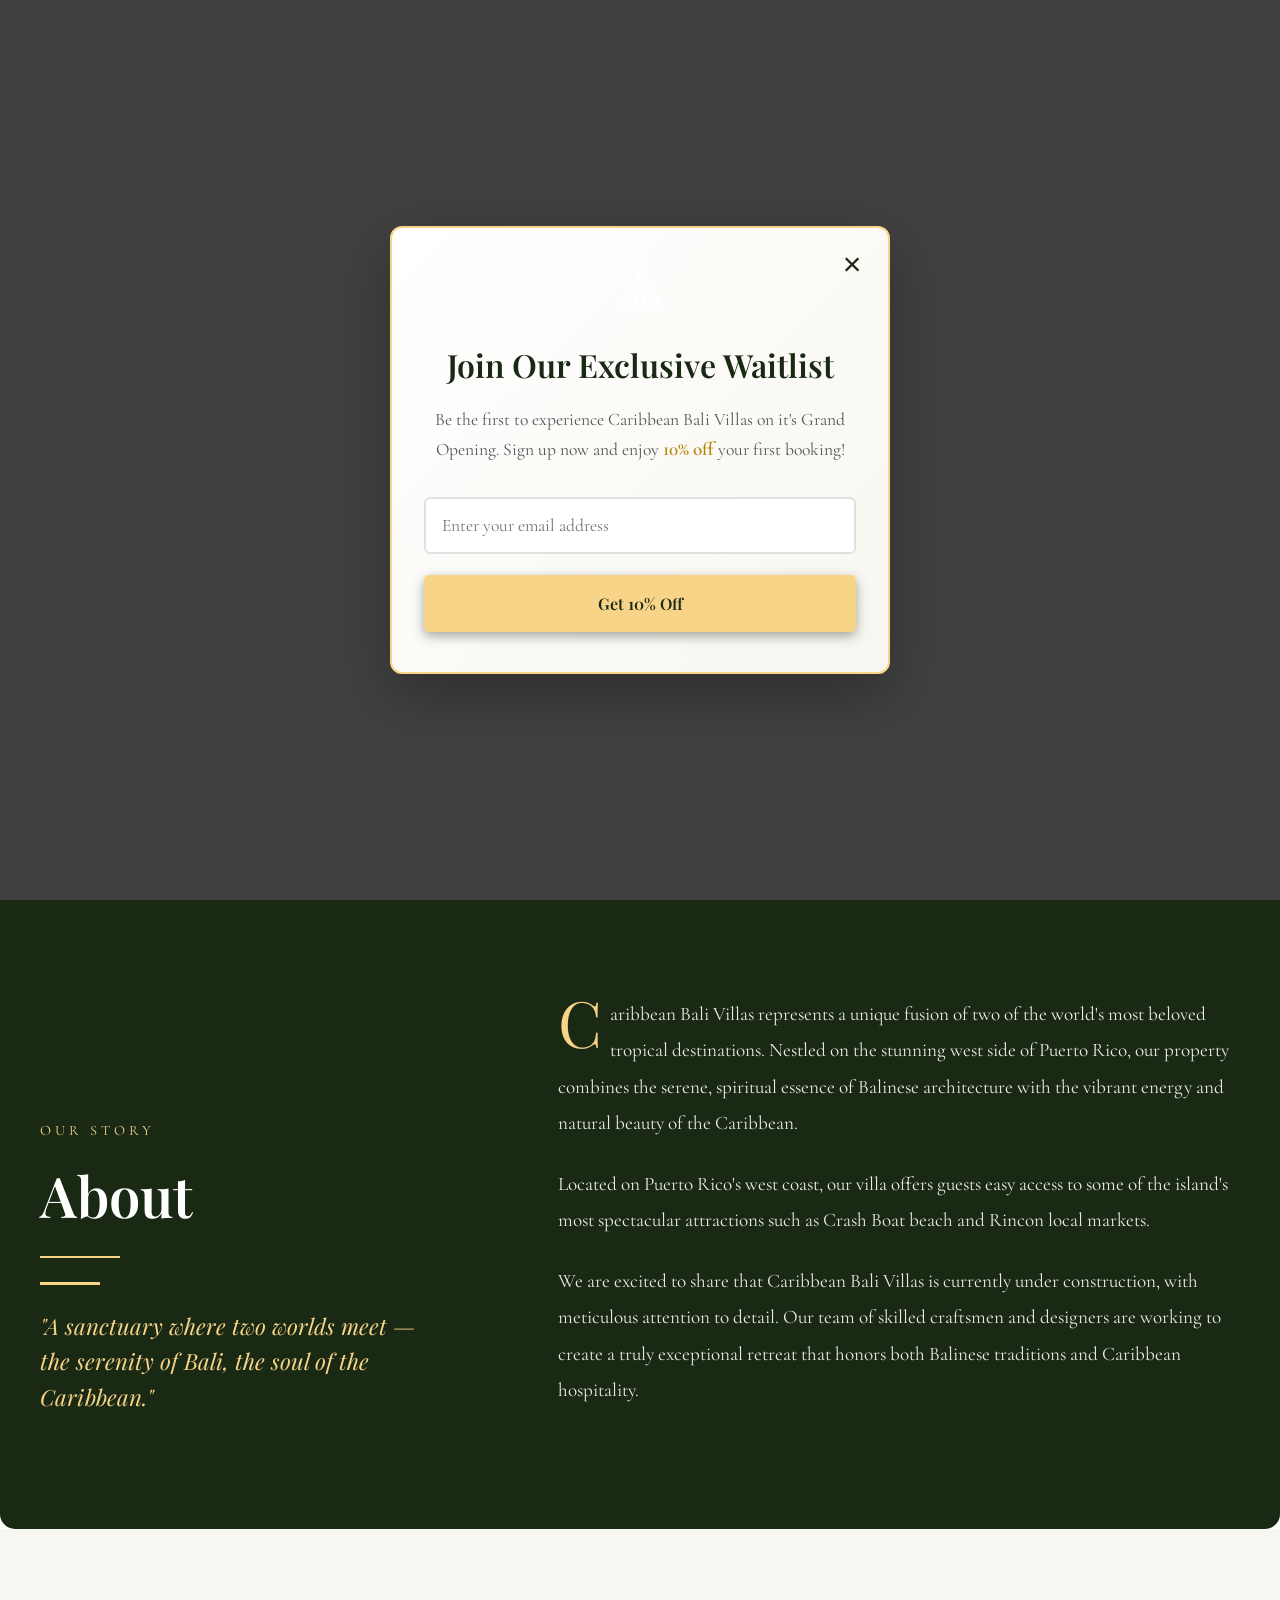
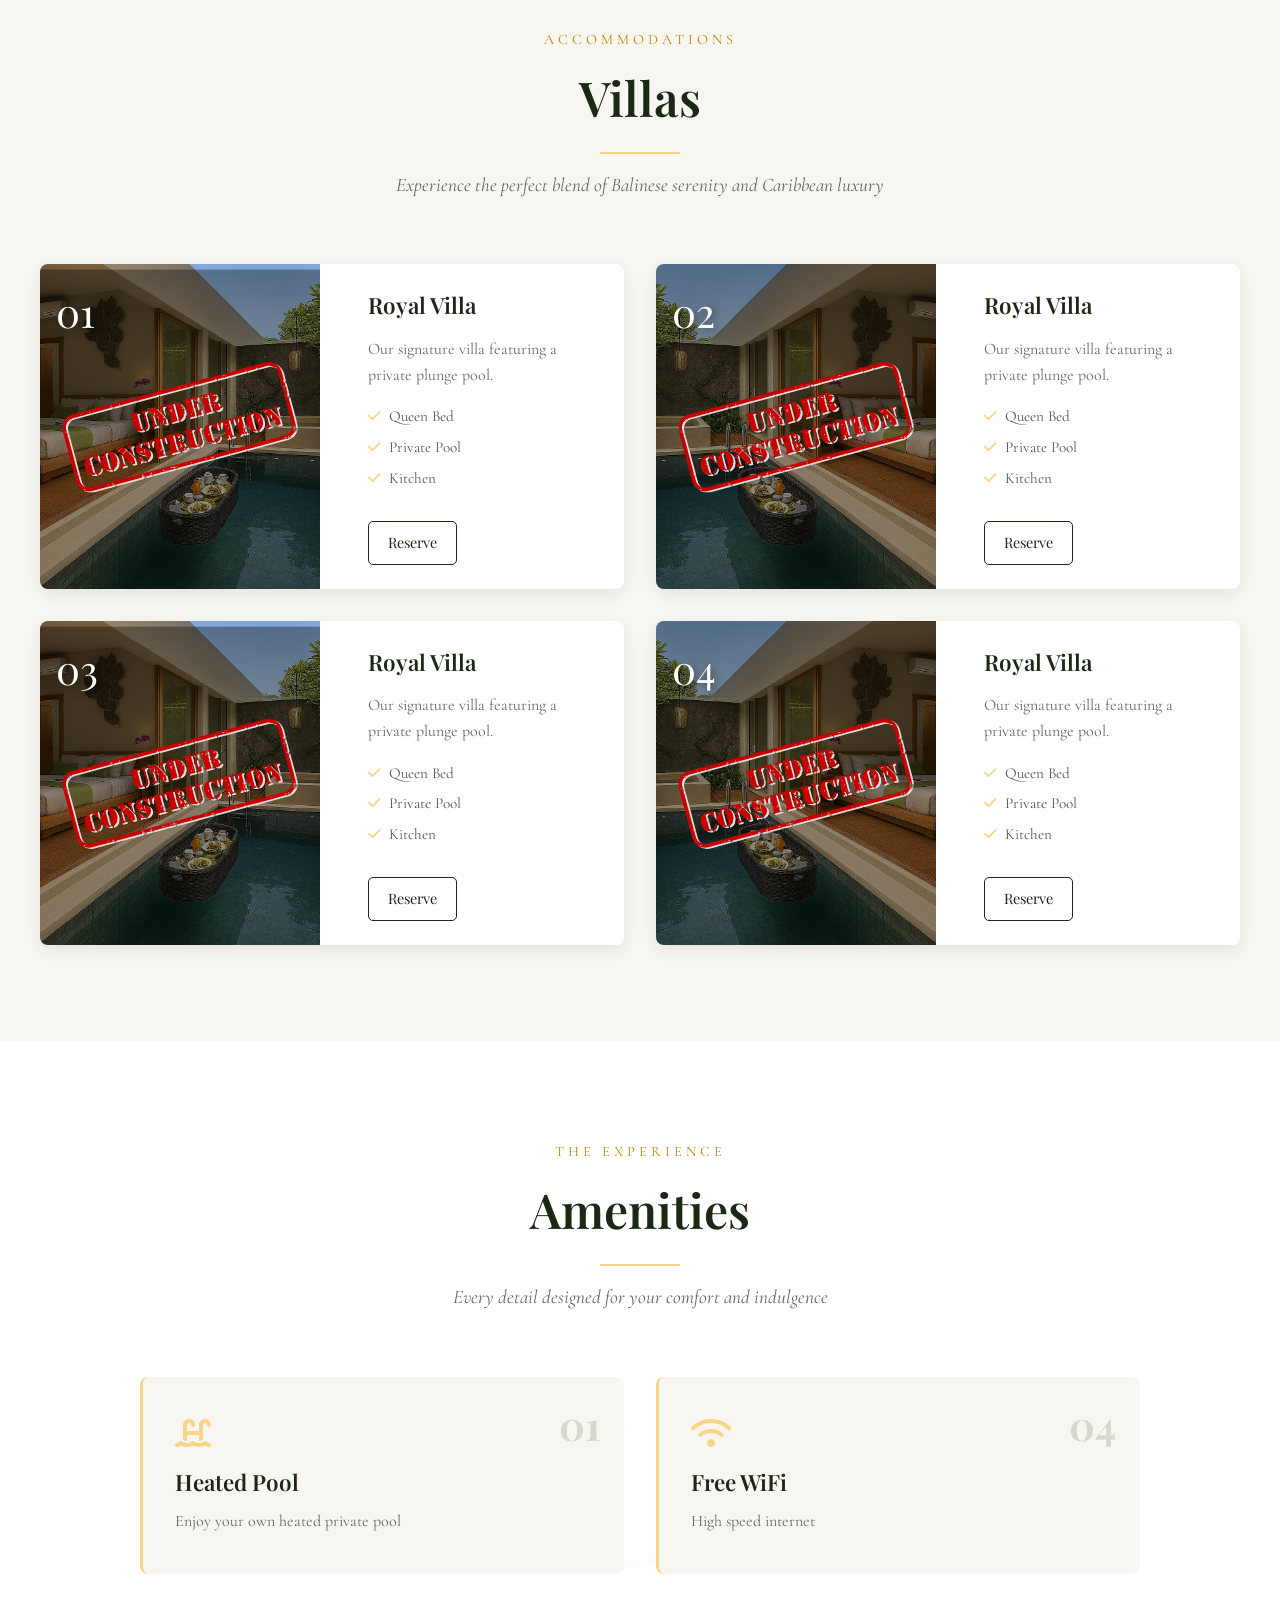
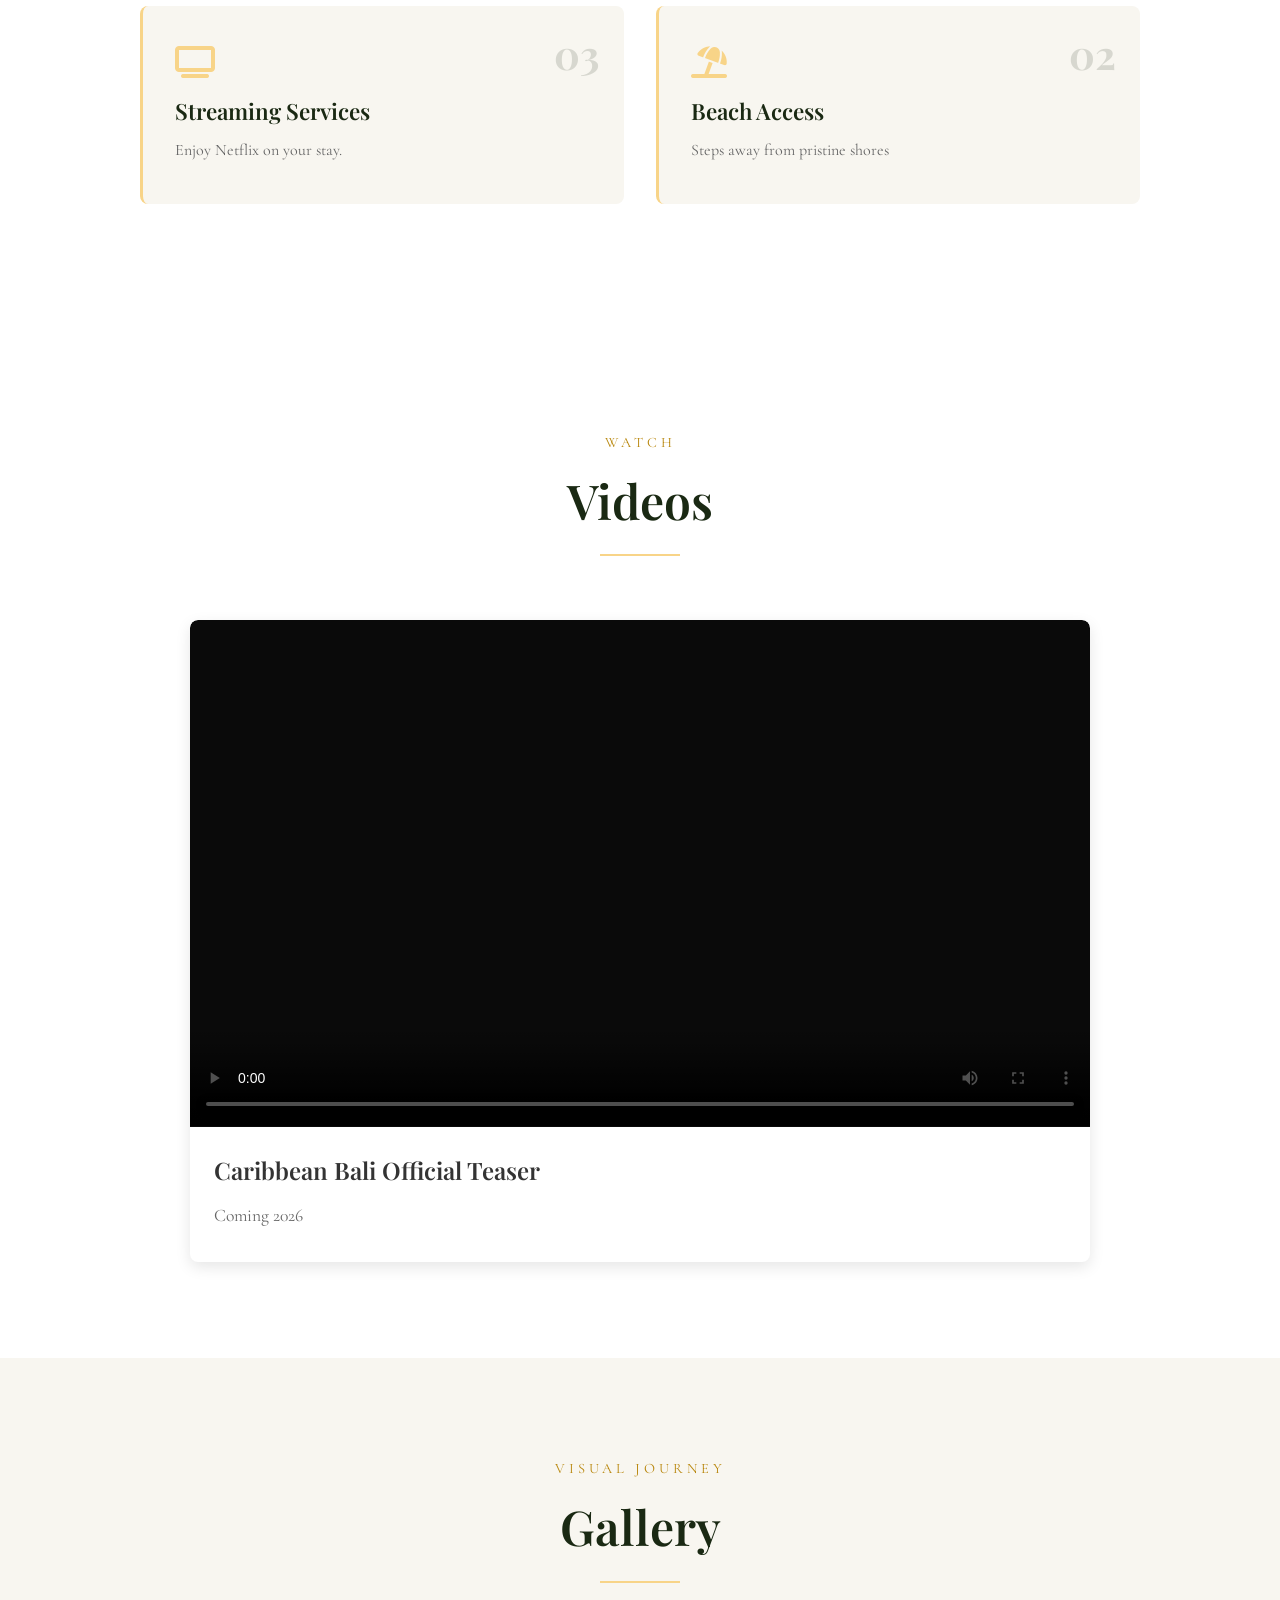
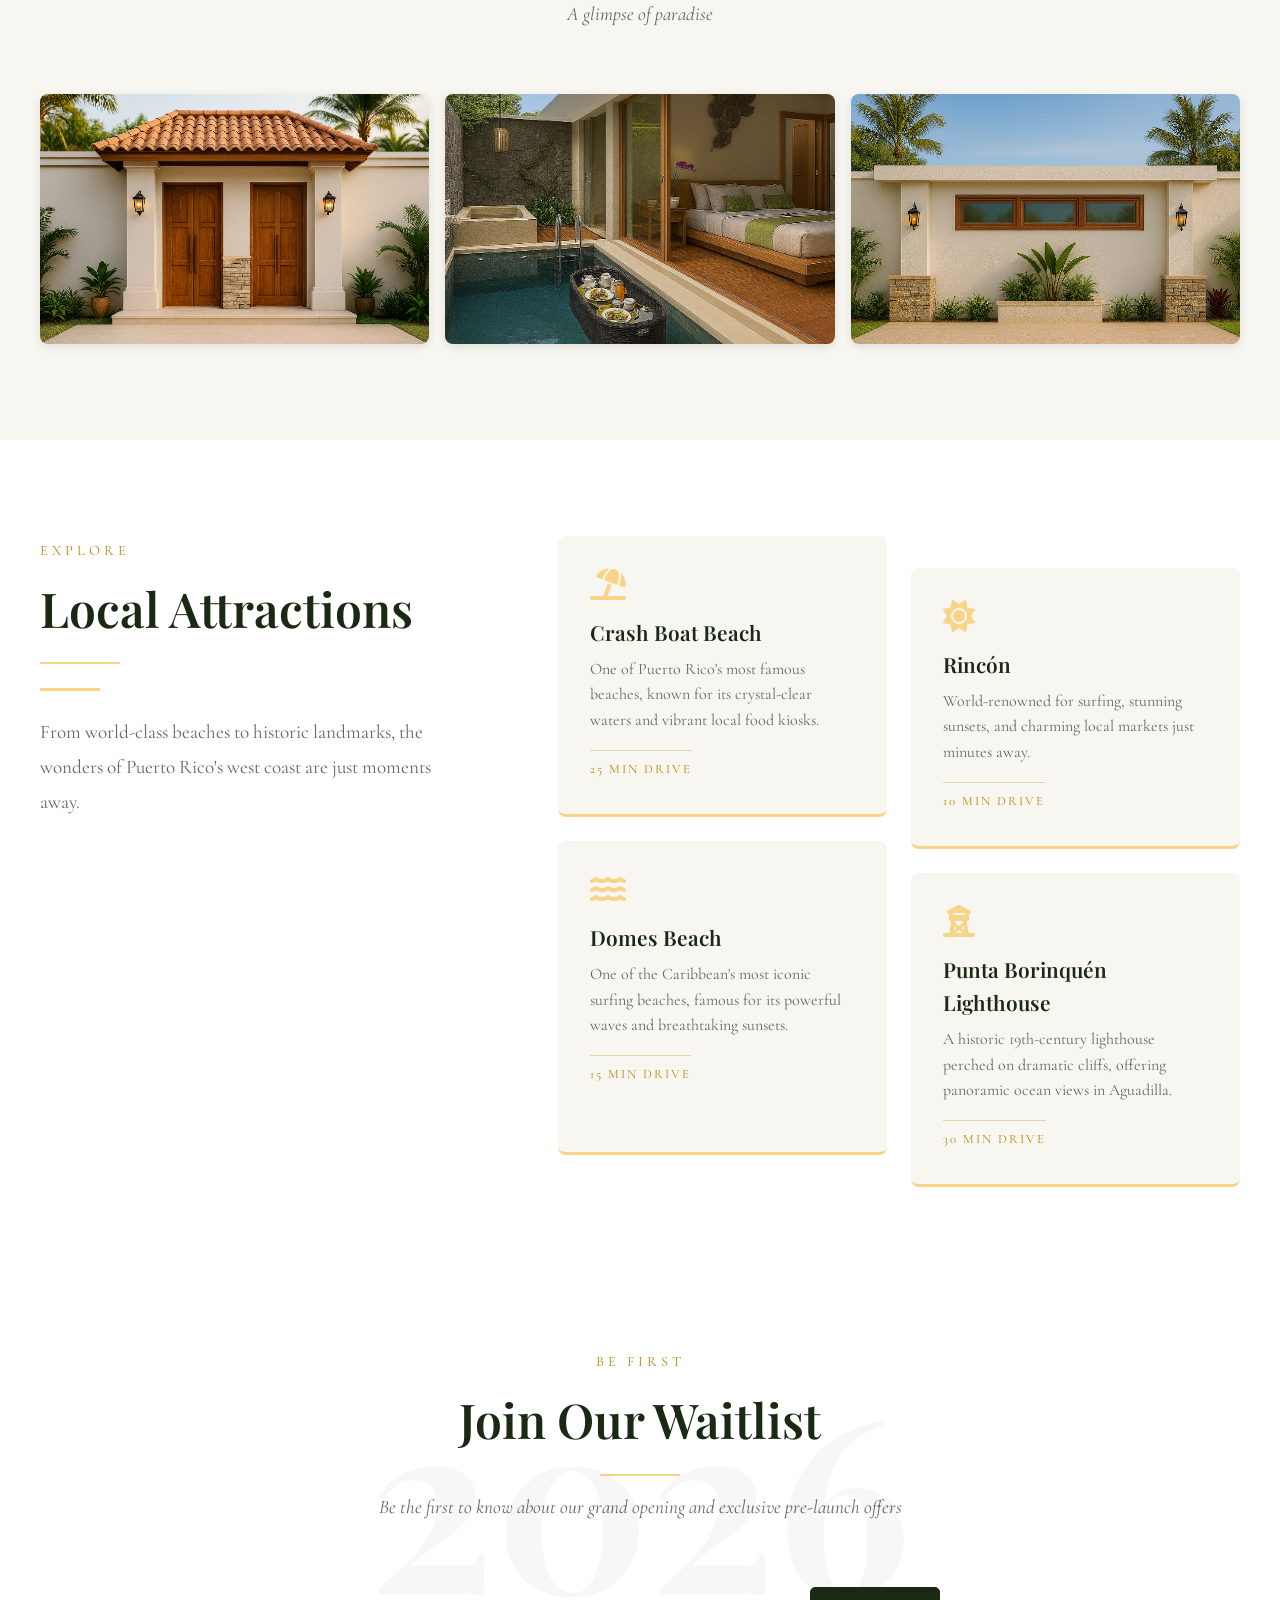
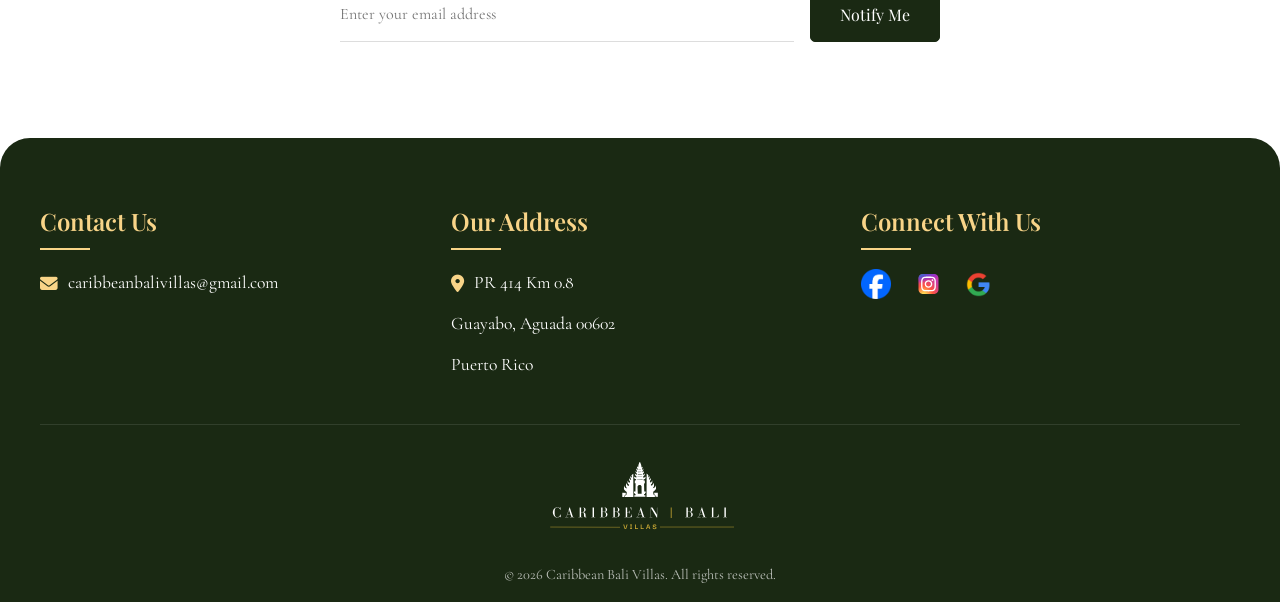
==== index.html @ 7da99866 "added pop up windows" ====
<!DOCTYPE html>
<html lang="en">
<head>
    <meta charset="UTF-8">
    <meta name="viewport" content="width=device-width, initial-scale=1.0">
    <title>Caribbean | Bali Villas</title>
    
    <!-- SEO Meta Tags -->
    <meta name="description" content="Caribbean Bali Villas offers a unique fusion of Balinese architecture and Caribbean hospitality on the west coast of Puerto Rico. Luxury villas with private pools, near Crash Boat beach and Rincón.">
    <meta name="keywords" content="luxury villas, Puerto Rico, Caribbean Bali, Aguada, Rincón, beach resort, private pool, Bali style villas">
    <meta name="author" content="Caribbean Bali Villas">
    <meta name="robots" content="index, follow">
    
    <!-- Open Graph / Social Media -->
    <meta property="og:type" content="website">
    <meta property="og:title" content="Caribbean Bali Villas | Luxury Villas in Puerto Rico">
    <meta property="og:description" content="A unique fusion of Balinese architecture and Caribbean hospitality on the west coast of Puerto Rico.">
    <meta property="og:image" content="./assets/images/bg01.jpg">
    <meta property="og:url" content="https://caribbeanbalivillas.com">
    <meta property="og:site_name" content="Caribbean Bali Villas">
    
    <!-- Twitter Card -->
    <meta name="twitter:card" content="summary_large_image">
    <meta name="twitter:title" content="Caribbean Bali Villas | Luxury Villas in Puerto Rico">
    <meta name="twitter:description" content="A unique fusion of Balinese architecture and Caribbean hospitality on the west coast of Puerto Rico.">
    <meta name="twitter:image" content="./assets/images/bg01.jpg">
    
    <!-- Favicon -->
    <link rel="icon" type="image/x-icon" href="./assets/images/flower.svg">
    
    <!-- Stylesheets -->
    <link rel="stylesheet" href="./assets/style.css">
    <link rel="stylesheet" href="https://cdnjs.cloudflare.com/ajax/libs/font-awesome/6.4.0/css/all.min.css">
    <link rel="preconnect" href="https://fonts.googleapis.com">
    <link rel="preconnect" href="https://fonts.gstatic.com" crossorigin>
    <link rel="stylesheet" href="https://fonts.googleapis.com/css2?family=Playfair+Display:wght@400;500;600;700&family=Cormorant+Garamond:wght@300;400;500&display=swap">
    
    <!-- JSON-LD Structured Data for Hotel -->
    <script type="application/ld+json">
    {
        "@context": "https://schema.org",
        "@type": "Hotel",
        "name": "Caribbean Bali Villas",
        "description": "A unique fusion of Balinese architecture and Caribbean hospitality on the west coast of Puerto Rico.",
        "email": "caribbeanbalivillas@gmail.com",
        "address": {
            "@type": "PostalAddress",
            "streetAddress": "PR 414 Km 0.8",
            "addressLocality": "Guayabo, Aguada",
            "postalCode": "00602",
            "addressCountry": "PR"
        },
        "sameAs": [
            "https://www.facebook.com/caribbeanbalivillas/",
            "https://www.instagram.com/caribbeanbalivillas/"
        ],
        "amenityFeature": [
            {"@type": "LocationFeatureSpecification", "name": "Private Pool"},
            {"@type": "LocationFeatureSpecification", "name": "Free WiFi"},
            {"@type": "LocationFeatureSpecification", "name": "Concierge Service"},
            {"@type": "LocationFeatureSpecification", "name": "Beach Access"}
        ]
    }
    </script>
</head>
<body>
    <!-- Loading Screen -->
    <div class="loading-screen" aria-hidden="true">
        <img src="./assets/images/logo.svg" alt="" class="loading-logo">
    </div>

    <!-- Waitlist Popup Modal -->
    <div id="waitlistPopup" class="popup-overlay" role="dialog" aria-modal="true" aria-labelledby="popupTitle">
        <div class="popup-content">
            <button class="popup-close" id="closePopup" aria-label="Close popup">&times;</button>
            <div class="popup-header">
                <img src="./assets/images/flower.svg" alt="" class="popup-flower">
                <h2 id="popupTitle">Join Our Exclusive Waitlist</h2>
                <p class="popup-description">Be the first to experience Caribbean Bali Villas on it's Grand Opening. Sign up now and enjoy <strong>10% off</strong> your first booking!</p>
            </div>
            <form id="popupWaitlistForm" class="popup-form">
                <input type="hidden" name="access_key" value="9a62f77c-f20d-4c1a-b168-7049f9fe7e9a">
                <input type="hidden" name="subject" value="New Waitlist Signup">
                <input type="hidden" name="from_name" value="Caribbean Bali Website">
                <input type="hidden" name="replyto" value="caribbeanbalivillas@gmail.com">
                <div class="popup-input-group">
                    <input type="email" id="popupEmail" name="email" required placeholder="Enter your email address" aria-label="Email address for waitlist">
                    <button type="submit" class="btn btn-popup">Get 10% Off</button>
                </div>
                <p id="popupSuccess" class="popup-success" hidden>🎉 You're on the list!</p>
                <p id="popupError" class="popup-error" hidden>Something went wrong. Please try again.</p>
            </form>
        </div>
    </div>

    <!-- Navigation Bar -->
    <nav class="navbar" aria-label="Main navigation">
        <div class="nav-container">
            <a href="#" class="logo-container" aria-label="Caribbean Bali Villas - Home">
                <img src="./assets/images/logo.svg" alt="Caribbean Bali Villas Logo" class="logo-img">
            </a>
            <div class="nav-menu">
                <button class="menu-toggle" id="menuToggle" aria-label="Toggle navigation menu" aria-expanded="false" aria-controls="navLinks">
                    <i class="fa-solid fa-bars"></i>
                </button>
                <ul class="nav-links" id="navLinks">
                    <li><a href="#about">About</a></li>
                    <li><a href="#rooms">Rooms</a></li>
                    <li><a href="#amenities">Amenities</a></li>
                    <li><a href="#gallery">Gallery</a></li>
                    <li><a href="#attractions">Attractions</a></li>
                    <li><a href="#contact">Contact</a></li>
                    <li><a href="#waitlist" class="nav-book-btn">Book Now</a></li>
                </ul>
            </div>
        </div>
    </nav>
    
    <!-- Hero Section with Video -->
    <div class="carousel-container" id="hero">
        <video autoplay muted loop playsinline preload="metadata" src="./assets/images/video.mp4" style="width: 100%; height: 100%; object-fit: cover;" aria-label="Caribbean Bali Villas promotional video"></video>
        <div class="slide-content">
            <img src="./assets/images/flower.svg" alt="" class="flower">
            <div class="main-content-group">
                <p class="welcome">WELCOME TO</p>
                <img src="./assets/images/name.svg" alt="Caribbean Bali | Villas" class="name">
                <img src="./assets/images/villa.svg" alt="" class="villa">
                <a href="#about" class="btn">Learn More</a>
            </div>
        </div>
    </div>
    
    <main id="main-content">
        <!-- About Section - Editorial Split Layout -->
        <section id="about" class="section about-section">
            <div class="about-layout">
                <div class="about-heading">
                    <span class="section-eyebrow">Our Story</span>
                    <h2 class="section-title">About</h2>
                    <div class="about-rule"></div>
                    <p class="about-pullquote">"A sanctuary where two worlds meet — the serenity of Bali, the soul of the Caribbean."</p>
                </div>
                <div class="about-body">
                    <p class="about-first">Caribbean Bali Villas represents a unique fusion of two of the world's most beloved tropical destinations. Nestled on the stunning west side of Puerto Rico, our property combines the serene, spiritual essence of Balinese architecture with the vibrant energy and natural beauty of the Caribbean.</p>
                    <p>Located on Puerto Rico's west coast, our villa offers guests easy access to some of the island's most spectacular attractions such as Crash Boat beach and Rincon local markets.</p>
                    <p>We are excited to share that Caribbean Bali Villas is currently under construction, with meticulous attention to detail. Our team of skilled craftsmen and designers are working to create a truly exceptional retreat that honors both Balinese traditions and Caribbean hospitality.</p>
                </div>
            </div>
        </section>
        
        <!-- Rooms Section - 4 Room Grid -->
        <section id="rooms" class="section rooms-section">
            <div class="section-header">
                <span class="section-eyebrow">Accommodations</span>
                <h2 class="section-title">Villas</h2>
                <p class="section-subtitle">Experience the perfect blend of Balinese serenity and Caribbean luxury</p>
            </div>
            <div class="rooms-grid">
                <article class="room-list-item">
                    <div class="room-list-image">
                        <img src="./assets/images/construction-flip.svg" alt="Pool Villa with private swimming pool" loading="lazy">
                        <span class="room-number">01</span>
                    </div>
                    <div class="room-list-info">
                        <h3>Royal Villa</h3>
                        <p class="room-desc">Our signature villa featuring a private plunge pool.</p>
                        <ul class="room-features">
                            <li><i class="fa-solid fa-check"></i> Queen Bed</li>
                            <li><i class="fa-solid fa-check"></i> Private Pool</li>
                            <li><i class="fa-solid fa-check"></i> Kitchen</li>
                        </ul>
                        <a href="#waitlist" class="btn btn-sm">Reserve</a>
                    </div>
                </article>
                <article class="room-list-item">
                    <div class="room-list-image">
                        <img src="./assets/images/construction.svg" alt="Pool Villa with private swimming pool" loading="lazy">
                        <span class="room-number">02</span>
                    </div>
                    <div class="room-list-info">
                        <h3>Royal Villa</h3>
                        <p class="room-desc">Our signature villa featuring a private plunge pool.</p>
                        <ul class="room-features">
                            <li><i class="fa-solid fa-check"></i> Queen Bed</li>
                            <li><i class="fa-solid fa-check"></i> Private Pool</li>
                            <li><i class="fa-solid fa-check"></i> Kitchen</li>
                        </ul>
                        <a href="#waitlist" class="btn btn-sm">Reserve</a>
                    </div>
                </article>
                <article class="room-list-item">
                    <div class="room-list-image">
                        <img src="./assets/images/construction-flip.svg" alt="Pool Villa with private swimming pool" loading="lazy">
                        <span class="room-number">03</span>
                    </div>
                    <div class="room-list-info">
                        <h3>Royal Villa</h3>
                        <p class="room-desc">Our signature villa featuring a private plunge pool.</p>
                        <ul class="room-features">
                            <li><i class="fa-solid fa-check"></i> Queen Bed</li>
                            <li><i class="fa-solid fa-check"></i> Private Pool</li>
                            <li><i class="fa-solid fa-check"></i> Kitchen</li>
                        </ul>
                        <a href="#waitlist" class="btn btn-sm">Reserve</a>
                    </div>
                </article>
                <article class="room-list-item">
                    <div class="room-list-image">
                        <img src="./assets/images/construction.svg" alt="Pool Villa with private swimming pool" loading="lazy">
                        <span class="room-number">04</span>
                    </div>
                    <div class="room-list-info">
                        <h3>Royal Villa</h3>
                        <p class="room-desc">Our signature villa featuring a private plunge pool.</p>
                        <ul class="room-features">
                            <li><i class="fa-solid fa-check"></i> Queen Bed</li>
                            <li><i class="fa-solid fa-check"></i> Private Pool</li>
                            <li><i class="fa-solid fa-check"></i> Kitchen</li>
                        </ul>
                        <a href="#waitlist" class="btn btn-sm">Reserve</a>
                    </div>
                </article>
            </div>
        </section>
        
        <!-- Amenities Section - Offset Grid with Big Numbers -->
        <section id="amenities" class="section amenities-section">
            <div class="amenities-watermark" aria-hidden="true">INDULGE</div>
            <div class="section-header">
                <span class="section-eyebrow">The Experience</span>
                <h2 class="section-title">Amenities</h2>
                <p class="section-subtitle">Every detail designed for your comfort and indulgence</p>
            </div>
            <div class="amenities-editorial">
                <div class="amenity-row">
                    <div class="amenity-item">
                        <span class="amenity-num">01</span>
                        <i class="fa-solid fa-water-ladder"></i>
                        <h3>Heated Pool</h3>
                        <p>Enjoy your own heated private pool</p>
                    </div>
                    <div class="amenity-item">
                        <span class="amenity-num">04</span>
                        <i class="fa-solid fa-wifi"></i>
                        <h3>Free WiFi</h3>
                        <p>High speed internet</p>
                    </div>
                </div>
                <div class="amenity-row">
                    <div class="amenity-item">
                        <span class="amenity-num">03</span>
                        <i class="fa-solid fa-television"></i>
                        <h3>Streaming Services</h3>
                        <p>Enjoy Netflix on your stay.</p>
                    </div>
                    <div class="amenity-item">
                        <span class="amenity-num">02</span>
                        <i class="fa-solid fa-umbrella-beach"></i>
                        <h3>Beach Access</h3>
                        <p>Steps away from pristine shores</p>
                    </div>
                </div>
            </div>
        </section>
        
        <!-- Video Section -->
        <section id="videos" class="section video-section">
            <div class="section-header">
                <span class="section-eyebrow">Watch</span>
                <h2 class="section-title">Videos</h2>
            </div>
            <div class="video-container">
                <div class="video-item">
                    <div class="video-player">
                        <video controls preload="metadata" poster="assets/images/poster.png">
                            <source src="./assets/images/teaser.mp4" type="video/mp4">
                            Your browser does not support the video tag.
                        </video>
                    </div>
                    <div class="video-info">
                        <h3>Caribbean Bali Official Teaser</h3>
                        <p>Coming 2026</p>
                    </div>
                </div>
            </div>
        </section>
        
        <!-- Gallery Section - Masonry Editorial Grid -->
        <section id="gallery" class="section gallery-section">
            <div class="section-header">
                <span class="section-eyebrow">Visual Journey</span>
                <h2 class="section-title">Gallery</h2>
                <p class="section-subtitle">A glimpse of paradise</p>
            </div>
            <div class="gallery-masonry">
                <!-- <div class="gallery-item featured">
                    <img src="./assets/images/bg01.jpg" alt="Front entrance of Caribbean Bali Villas" loading="lazy">
                    <div class="gallery-caption"><span>Front Entrance</span></div>
                </div>
                <div class="gallery-item">
                    <img src="./assets/images/bg02.jpg" alt="Swimming pool surrounded by tropical gardens" loading="lazy">
                    <div class="gallery-caption"><span>Swimming Pool</span></div>
                </div>
                <div class="gallery-item tall">
                    <img src="./assets/images/bg03.jpg" alt="Villa exterior with Balinese architecture" loading="lazy">
                    <div class="gallery-caption"><span>Villa Exterior</span></div>
                </div> -->
                <div class="gallery-item">
                    <img src="./assets/images/bg01.jpg" alt="Luxury villa entrance" loading="lazy">
                    <div class="gallery-caption"><span>Villa Entrance</span></div>
                </div>
                <div class="gallery-item">
                    <img src="./assets/images/bg02.jpg" alt="Pool area at sunset" loading="lazy">
                    <div class="gallery-caption"><span>Private Pool</span></div>
                </div>
                <div class="gallery-item">
                    <img src="./assets/images/bg03.jpg" alt="Tropical garden pathway" loading="lazy">
                    <div class="gallery-caption"><span>Garden Pathway</span></div>
                </div>
            </div>
        </section>
        
        <!-- Local Attractions Section - Split with Offset Cards -->
        <section id="attractions" class="section attractions-section">
            <div class="attractions-layout">
                <div class="attractions-heading">
                    <span class="section-eyebrow">Explore</span>
                    <h2 class="section-title">Local Attractions</h2>
                    <div class="attractions-rule"></div>
                    <p>From world-class beaches to historic landmarks, the wonders of Puerto Rico's west coast are just moments away.</p>
                </div>
                <div class="attractions-grid">
                    <div class="attraction-card">
                        <i class="fa-solid fa-umbrella-beach"></i>
                        <h3>Crash Boat Beach</h3>
                        <p>One of Puerto Rico's most famous beaches, known for its crystal-clear waters and vibrant local food kiosks.</p>
                        <span class="attraction-distance">25 min drive</span>
                    </div>
                    <div class="attraction-card">
                        <i class="fa-solid fa-sun"></i>
                        <h3>Rincón</h3>
                        <p>World-renowned for surfing, stunning sunsets, and charming local markets just minutes away.</p>
                        <span class="attraction-distance">10 min drive</span>
                    </div>
                    <div class="attraction-card">
                        <i class="fa-solid fa-water"></i>
                        <h3>Domes Beach</h3>
                        <p>One of the Caribbean's most iconic surfing beaches, famous for its powerful waves and breathtaking sunsets.</p>
                        <span class="attraction-distance">15 min drive</span>
                    </div>
                    <div class="attraction-card">
                        <i class="fa-solid fa-tower-observation"></i>
                        <h3>Punta Borinquén Lighthouse</h3>
                        <p>A historic 19th-century lighthouse perched on dramatic cliffs, offering panoramic ocean views in Aguadilla.</p>
                        <span class="attraction-distance">30 min drive</span>
                    </div>
                </div>
            </div>
        </section>
        
        <!-- Testimonials Section - Large Quote Carousel -->
        <!-- <section id="testimonials" class="section testimonials-section">
            <div class="section-header">
                <span class="section-eyebrow">Guest Stories</span>
                <h2 class="section-title">Guest Experiences</h2>
            </div>
            <div class="testimonial-carousel">
                <div class="testimonial-slide active">
                    <div class="testimonial-quote-mark" aria-hidden="true">&ldquo;</div>
                    <p class="testimonial-text">An absolutely breathtaking retreat. The fusion of Balinese design with Caribbean warmth creates an unforgettable experience. We can't wait to return!</p>
                    <div class="testimonial-stars">
                        <i class="fa-solid fa-star"></i>
                        <i class="fa-solid fa-star"></i>
                        <i class="fa-solid fa-star"></i>
                        <i class="fa-solid fa-star"></i>
                        <i class="fa-solid fa-star"></i>
                    </div>
                    <p class="testimonial-author">Maria & Carlos, San Juan</p>
                </div>
                <div class="testimonial-slide">
                    <div class="testimonial-quote-mark" aria-hidden="true">&ldquo;</div>
                    <p class="testimonial-text">The most serene and luxurious stay we've ever experienced. The attention to detail is impeccable, and the location is perfect for exploring the west coast.</p>
                    <div class="testimonial-stars">
                        <i class="fa-solid fa-star"></i>
                        <i class="fa-solid fa-star"></i>
                        <i class="fa-solid fa-star"></i>
                        <i class="fa-solid fa-star"></i>
                        <i class="fa-solid fa-star"></i>
                    </div>
                    <p class="testimonial-author">The Johnson Family, New York</p>
                </div>
                <div class="testimonial-slide">
                    <div class="testimonial-quote-mark" aria-hidden="true">&ldquo;</div>
                    <p class="testimonial-text">A hidden gem on Puerto Rico's west coast. The private pool villa exceeded all expectations. Truly a paradise found.</p>
                    <div class="testimonial-stars">
                        <i class="fa-solid fa-star"></i>
                        <i class="fa-solid fa-star"></i>
                        <i class="fa-solid fa-star"></i>
                        <i class="fa-solid fa-star"></i>
                        <i class="fa-solid fa-star"></i>
                    </div>
                    <p class="testimonial-author">Sarah Mitchell, Chicago</p>
                </div>
                <div class="testimonial-nav">
                    <button class="testimonial-arrow" id="prevTestimonial" aria-label="Previous testimonial"><i class="fa-solid fa-arrow-left"></i></button>
                    <div class="testimonial-dots">
                        <span class="testimonial-dot active" data-index="0"></span>
                        <span class="testimonial-dot" data-index="1"></span>
                        <span class="testimonial-dot" data-index="2"></span>
                    </div>
                    <button class="testimonial-arrow" id="nextTestimonial" aria-label="Next testimonial"><i class="fa-solid fa-arrow-right"></i></button>
                </div>
            </div>
        </section> -->
        
        <!-- Booking / Contact Section - Split Layout -->
        <!-- <section id="booking" class="section booking-section">
            <div class="booking-layout">
                <div class="booking-heading">
                    <span class="section-eyebrow">Reservations</span>
                    <h2 class="section-title">Reserve Your Stay</h2>
                    <div class="booking-rule"></div>
                    <p>We're currently accepting reservations for our 2026 opening. Share your details and our concierge team will craft your perfect escape.</p>
                    <div class="booking-contact">
                        <p><i class="fa-solid fa-envelope"></i> caribbeanbalivillas@gmail.com</p>
                        <p><i class="fa-solid fa-location-dot"></i> PR 414 Km 0.8, Guayabo, Aguada 00602</p>
                    </div>
                </div>
                <div class="booking-form-wrap">
                    <form id="bookingForm" class="booking-form">
                        <div class="form-group">
                            <label for="name">Full Name</label>
                            <input type="text" id="name" name="name" required placeholder="Your name">
                        </div>
                        <div class="form-group">
                            <label for="email">Email Address</label>
                            <input type="email" id="email" name="email" required placeholder="your@email.com">
                        </div>
                        <div class="form-group">
                            <label for="checkin">Check-in Date</label>
                            <input type="date" id="checkin" name="checkin" required>
                        </div>
                        <div class="form-group">
                            <label for="checkout">Check-out Date</label>
                            <input type="date" id="checkout" name="checkout" required>
                        </div>
                        <div class="form-group">
                            <label for="guests">Guests</label>
                            <select id="guests" name="guests" required>
                                <option value="">Select guests</option>
                                <option value="1">1 Guest</option>
                                <option value="2">2 Guests</option>
                                <option value="3">3 Guests</option>
                                <option value="4">4 Guests</option>
                                <option value="5+">5+ Guests</option>
                            </select>
                        </div>
                        <div class="form-group">
                            <label for="roomType">Room Type</label>
                            <select id="roomType" name="roomType" required>
                                <option value="">Select room</option>
                                <option value="garden">Garden Villa</option>
                                <option value="pool">Pool Villa</option>
                                <option value="ocean">Ocean Suite</option>
                                <option value="royal">Royal Villa</option>
                            </select>
                        </div>
                        <div class="form-group full-width">
                            <label for="message">Special Requests</label>
                            <textarea id="message" name="message" rows="4" placeholder="Tell us about your special requests..."></textarea>
                        </div>
                        <button type="submit" class="btn btn-submit">Request Reservation</button>
                    </form>
                    <div id="formSuccess" class="form-success" hidden>
                        <i class="fa-solid fa-circle-check"></i>
                        <h3>Thank You!</h3>
                        <p>Your reservation request has been received. Our concierge team will contact you within 24 hours to confirm your stay.</p>
                    </div>
                </div>
            </div>
        </section> -->
        
        <!-- Waitlist Section -->
        <section id="waitlist" class="section waitlist-section">
            <div class="waitlist-watermark" aria-hidden="true">2026</div>
            <div class="section-header">
                <span class="section-eyebrow">Be First</span>
                <h2 class="section-title">Join Our Waitlist</h2>
                <p class="section-subtitle">Be the first to know about our grand opening and exclusive pre-launch offers</p>
            </div>
            <form id="waitlistForm" class="waitlist-form">
                <input type="hidden" name="access_key" value="9a62f77c-f20d-4c1a-b168-7049f9fe7e9a">
                <input type="hidden" name="subject" value="New Waitlist Signup">
                <input type="hidden" name="from_name" value="Caribbean Bali Website">
                <input type="hidden" name="replyto" value="caribbeanbalivillas@gmail.com">
                <div class="waitlist-input-group">
                    <input type="email" id="waitlistEmail" name="email" required placeholder="Enter your email address" aria-label="Email address for waitlist">
                    <button type="submit" class="btn btn-waitlist">Notify Me</button>
                </div>
                <p id="waitlistSuccess" class="waitlist-success" hidden>You're on the list! We'll be in touch soon.</p>
                <p id="waitlistError" class="waitlist-error" hidden>Something went wrong. Please try again or email us directly at caribbeanbalivillas@gmail.com.</p>
            </form>
        </section>
        
        <!-- Image Modal/Lightbox -->
        <div id="imageModal" class="modal" role="dialog" aria-modal="true" aria-label="Image viewer">
            <button class="close" id="closeModal" aria-label="Close image viewer">&times;</button>
            <button class="modal-nav modal-prev" id="prevImage" aria-label="Previous image">
                <i class="fa-solid fa-chevron-left"></i>
            </button>
            <img class="modal-content" id="modalImage" alt="Enlarged gallery image">
            <button class="modal-nav modal-next" id="nextImage" aria-label="Next image">
                <i class="fa-solid fa-chevron-right"></i>
            </button>
        </div>
    </main>
    
    <!-- Footer Section -->
    <footer id="contact" class="footer">
        <div class="footer-container">
            <div class="footer-section contact">
                <h3>Contact Us</h3>
                <a href="mailto:caribbeanbalivillas@gmail.com" class="address-link" aria-label="Email Caribbean Bali Villas">
                    <p><i class="fa-solid fa-envelope"></i> caribbeanbalivillas@gmail.com</p>
                </a>
            </div>
            
            <div class="footer-section address">
                <h3>Our Address</h3>
                <a href="https://share.google/sNrY3YH6ae0a9Ox7C" target="_blank" rel="noopener" class="address-link" aria-label="Open our address in Google Maps">
                    <p><i class="fa-solid fa-location-dot"></i> PR 414 Km 0.8</p>
                    <p>Guayabo, Aguada 00602</p>
                    <p>Puerto Rico</p>
                </a>
            </div>
            
            <div class="footer-section social">
                <h3>Connect With Us</h3>
                <div class="social-icons">
                    <a href="https://www.facebook.com/caribbeanbalivillas/" target="_blank" rel="noopener" class="social-icon" aria-label="Follow us on Facebook">
                        <img src="./assets/images/facebook.png" alt="Facebook" class="social-img social-facebook">
                    </a>
                    <a href="https://www.instagram.com/caribbeanbalivillas/" target="_blank" rel="noopener" class="social-icon" aria-label="Follow us on Instagram">
                        <img src="assets/images/ig.svg" alt="Instagram" class="social-img social-instagram">
                    </a>
                    <a href="https://share.google/LbSLD8X38hr0MbAIT" target="_blank" rel="noopener" class="social-icon" aria-label="Find us on Google">
                        <img src="assets/images/google.png" alt="Google" class="social-img social-google">
                    </a>
                </div>
            </div>
        </div>
        <div class="footer-bottom">
            <p><img src="./assets/images/logo.svg" alt="Caribbean Bali | Villas" class="footer-logo"></p>
            <p class="footer-copyright">&copy; <span id="year"></span> Caribbean Bali Villas. All rights reserved.</p>
        </div>
    </footer>
    
    <!-- JavaScript -->
    <script src="./assets/script.js"></script>
</body>
</html>
---- assets/style.css ----
/* ============================================
   Caribbean Bali Villas - Stylesheet
   Editorial Luxury Design
   ============================================ */

/* Loading Screen */
.loading-screen {
    position: fixed;
    top: 0;
    left: 0;
    width: 100%;
    height: 100%;
    background-color: #000000d2;
    z-index: 2000;
    display: flex;
    justify-content: center;
    align-items: center;
    opacity: 1;
    transition: opacity 1.5s ease;
}

.loading-screen.fade-out {
    opacity: 0;
    pointer-events: none;
}

.loading-logo {
    width: 300px;
    height: auto;
    animation: pulse 2s infinite;
}

@keyframes pulse {
    0% { transform: scale(1); }
    50% { transform: scale(1.05); }
    100% { transform: scale(1); }
}

/* ============================================
   Waitlist Popup Modal
   ============================================ */
.popup-overlay {
    position: fixed;
    top: 0;
    left: 0;
    width: 100%;
    height: 100%;
    background-color: rgba(0, 0, 0, 0.75);
    backdrop-filter: blur(5px);
    z-index: 2500;
    display: flex;
    justify-content: center;
    align-items: center;
    opacity: 0;
    visibility: hidden;
    transition: opacity 0.4s ease, visibility 0.4s ease;
    padding: 20px;
}

.popup-overlay.show {
    opacity: 1;
    visibility: visible;
}

.popup-content {
    background: linear-gradient(135deg, #ffffff 0%, #f8f6f0 100%);
    border-radius: 12px;
    max-width: 500px;
    width: 100%;
    padding: 2.5rem 2rem;
    position: relative;
    box-shadow: 0 20px 60px rgba(0, 0, 0, 0.3);
    transform: scale(0.9) translateY(20px);
    transition: transform 0.4s ease;
    border: 2px solid #f8d488;
}

.popup-overlay.show .popup-content {
    transform: scale(1) translateY(0);
}

.popup-close {
    position: absolute;
    top: 1rem;
    right: 1rem;
    background: none;
    border: none;
    font-size: 2rem;
    color: #1a2913;
    cursor: pointer;
    width: 40px;
    height: 40px;
    display: flex;
    align-items: center;
    justify-content: center;
    border-radius: 50%;
    transition: all 0.3s ease;
    line-height: 1;
}

.popup-close:hover {
    background-color: rgba(26, 41, 19, 0.1);
    transform: rotate(90deg);
}

.popup-header {
    text-align: center;
    margin-bottom: 2rem;
}

.popup-flower {
    width: 60px;
    height: auto;
    margin-bottom: 1rem;
    opacity: 0.8;
}

.popup-header h2 {
    font-family: 'Playfair Display', serif;
    font-size: 2rem;
    color: #1a2913;
    margin-bottom: 1rem;
    font-weight: 600;
}

.popup-description {
    font-family: 'Cormorant Garamond', serif;
    font-size: 1.1rem;
    color: #555;
    line-height: 1.6;
    margin-bottom: 0;
}

.popup-description strong {
    color: #b8860b;
    font-weight: 600;
    font-size: 1.2rem;
}

.popup-form {
    width: 100%;
}

.popup-input-group {
    display: flex;
    flex-direction: column;
    gap: 1rem;
}

.popup-input-group input[type="email"] {
    width: 100%;
    padding: 1rem;
    border: 2px solid #e0e0e0;
    border-radius: 6px;
    font-family: 'Cormorant Garamond', serif;
    font-size: 1.1rem;
    transition: all 0.3s ease;
    background-color: #fff;
}

.popup-input-group input[type="email"]:focus {
    outline: none;
    border-color: #f8d488;
    box-shadow: 0 0 0 3px rgba(248, 212, 136, 0.2);
}

.btn-popup {
    width: 100%;
    padding: 1rem 2rem;
    background-color: #f8d488 !important;
    color: #1a2913 !important;
    border: 2px solid #f8d488 !important;
    border-radius: 6px;
    font-family: 'Playfair Display', serif;
    font-size: 1.1rem;
    font-weight: 600;
    cursor: pointer;
    transition: all 0.3s ease;
    box-shadow: 0 4px 12px rgba(26, 41, 19, 0.4) !important;
}

.btn-popup:hover {
    background-color: #d4af37 !important;
    color: #1a2913 !important;
    border-color: #d4af37 !important;
    transform: translateY(-2px);
    box-shadow: 0 6px 20px rgba(212, 175, 55, 0.5) !important;
}

.btn-popup:disabled {
    opacity: 0.6;
    cursor: not-allowed;
    transform: none;
}

.popup-success {
    text-align: center;
    color: #2d5016;
    background-color: #e8f5e9;
    padding: 1rem;
    border-radius: 6px;
    margin-top: 1rem;
    font-family: 'Cormorant Garamond', serif;
    font-size: 1.1rem;
    border: 1px solid #81c784;
}

.popup-error {
    text-align: center;
    color: #c62828;
    background-color: #ffebee;
    padding: 1rem;
    border-radius: 6px;
    margin-top: 1rem;
    font-family: 'Cormorant Garamond', serif;
    font-size: 1rem;
    border: 1px solid #ef5350;
}

/* Mobile responsiveness for popup */
@media (max-width: 576px) {
    .popup-content {
        padding: 2rem 1.5rem;
        max-width: 95%;
    }
    
    .popup-header h2 {
        font-size: 1.6rem;
    }
    
    .popup-description {
        font-size: 1rem;
    }
    
    .popup-flower {
        width: 50px;
    }
    
    .popup-input-group {
        gap: 0.8rem;
    }
    
    .popup-input-group input[type="email"],
    .btn-popup {
        padding: 0.9rem;
        font-size: 1rem;
    }
}

/* Fade-in effect for slide content */
.slide-content {
    opacity: 0;
    transition: opacity 4s ease;
}

.slide-content.fade-in {
    opacity: 1;
}

/* Smooth scrolling for the whole page */
html {
    scroll-behavior: smooth;
}

/* Reset and Base Styles */
* {
    margin: 0;
    padding: 0;
    box-sizing: border-box;
}

body {
    font-family: 'Cormorant Garamond', 'Georgia', serif;
    line-height: 1.6;
    color: #333;
    font-size: 1.1rem;
}

/* Typography - Luxury Serif for Headings */
h1, h2, h3, h4, h5, h6 {
    font-family: 'Playfair Display', 'Georgia', serif;
    font-weight: 600;
}

/* Skip link for accessibility */
.skip-link {
    position: absolute;
    top: -40px;
    left: 0;
    background: #1a2913;
    color: #fff;
    padding: 8px 16px;
    z-index: 3000;
    text-decoration: none;
    transition: top 0.3s ease;
}

.skip-link:focus {
    top: 0;
}

/* Navigation Bar */
.navbar {
    position: fixed;
    top: 0;
    left: 0;
    width: 100%;
    padding: 0.5rem 2rem;
    background-color: rgba(0, 0, 0, 0.3);
    backdrop-filter: blur(5px);
    z-index: 1000;
    transition: all 0.3s ease;
    height: 90px;
    display: flex;
    align-items: center;
    opacity: 0;
    transform: translateY(-100%);
    pointer-events: none;
}

.navbar.visible {
    opacity: 1;
    transform: translateY(0);
    pointer-events: auto;
}

.nav-container {
    display: grid;
    grid-template-columns: 1fr auto 1fr;
    align-items: center;
    width: 100%;
}

.logo-container {
    grid-column: 2;
    justify-self: center;
    display: flex;
    align-items: center;
    text-decoration: none;
    height: 100%;
    overflow: visible;
}

.nav-menu {
    grid-column: 3;
    justify-self: end;
}

.logo-img {
    height: 80px;
    transition: transform 0.3s ease;
    max-width: none;
}

.logo-img:hover {
    transform: scale(1.05);
}

.nav-links {
    display: flex;
    list-style: none;
    align-items: center;
}

.nav-links li {
    margin-left: 1.2rem;
}

.nav-links a {
    color: #fff;
    text-decoration: none;
    font-size: 1.05rem;
    font-family: 'Cormorant Garamond', serif;
    transition: color 0.3s ease;
    white-space: nowrap;
}

.nav-links a:hover {
    color: #f8d488;
}

/* Book Now button in navbar */
.nav-book-btn {
    background-color: #f8d488;
    color: #1a2913 !important;
    padding: 0.5rem 1.2rem;
    border-radius: 4px;
    font-weight: 600;
    transition: all 0.3s ease !important;
    white-space: nowrap;
}

.nav-book-btn:hover {
    background-color: #fff;
    color: #1a2913 !important;
    transform: translateY(-2px);
}

.menu-toggle {
    display: none;
    cursor: pointer;
    color: #fff;
    font-size: 1.5rem;
    background: none;
    border: none;
    padding: 0.5rem;
}

/* Hero Section with Video */
.carousel-container {
    position: relative;
    width: 100%;
    height: 100vh;
    overflow: hidden;
}

.slide-content {
    position: absolute;
    top: 40%;
    left: 50%;
    transform: translate(-50%, -50%);
    color: #fff;
    max-width: 800px;
    text-shadow: 2px 2px 5px rgba(0, 0, 0, 0.5);
    display: flex;
    flex-direction: column;
    align-items: center;
    text-align: center;
    width: 100%;
    gap: 0;
    padding: 0 20px;
}

.slide-content img.flower {
    width: 150px;
    margin-bottom: 30px;
    display: flex;
    align-items: flex-start;
}

.main-content-group {
    display: flex;
    flex-direction: column;
    align-items: center;
    gap: 12px;
}

.slide-content p.welcome {
    font-family: 'Copperplate', 'Playfair Display', serif;
    font-size: 2rem;
    letter-spacing: 3px;
    margin: 0;
    font-weight: 100;
}

.slide-content img.name {
    width: 500px;
    margin-bottom: 0;
}

.slide-content img.villa {
    width: 500px;
    margin-bottom: 5px;
}

/* Mobile responsiveness for slide content */
@media (max-width: 768px) {
    .slide-content {
        left: 50%;
        transform: translate(-50%, -50%);
        width: 90%;
    }
    
    .slide-content img.flower {
        width: 150px;
        margin-bottom: 20px;
    }
    
    .slide-content p.welcome {
        font-size: 1.5rem;
        letter-spacing: 2px;
    }
    
    .slide-content img.name {
        width: 95%;
        max-width: 400px;
    }
    
    .slide-content img.villa {
        width: 90%;
        max-width: 400px;
    }
    
    .main-content-group {
        gap: 10px;
        width: 100%;
        align-items: center;
    }
}

@media (max-width: 576px) {
    .slide-content img.flower {
        width: 150px;
        margin-bottom: 15px;
    }
    
    .slide-content p.welcome {
        font-size: 1.2rem;
        letter-spacing: 1px;
    }
}

.slide-content h1 {
    font-size: 3rem;
    margin-bottom: 1rem;
}

.slide-content p {
    font-size: 1.2rem;
    margin-bottom: 1.5rem;
}

.btn {
    display: inline-block;
    padding: 1rem 1.8rem;
    background-color: transparent;
    border: 0.5px solid #fff;
    color: #fff;
    text-decoration: none;
    font-family: 'Copperplate', 'Playfair Display', serif;
    border-radius: 5px;
    transition: all 0.3s ease;
    margin-top: 5px;
    cursor: pointer;
    font-size: 1rem;
}

@media (max-width: 576px) {
    .btn {
        padding: 0.7rem 1.4rem;
        font-size: 0.9rem;
    }
}

.btn:hover {
    background-color: rgba(255, 255, 255, 0.2);
}

/* ============================================
   Editorial Section Styles
   ============================================ */

/* Section base */
.section {
    padding: 6rem 2rem;
    max-width: 1200px;
    margin: 0 auto;
    scroll-margin-top: 100px;
    position: relative;
}

/* Section header - eyebrow + title + subtitle */
.section-header {
    text-align: center;
    margin-bottom: 4rem;
}

.section-eyebrow {
    display: inline-block;
    font-family: 'Cormorant Garamond', serif;
    font-size: 0.9rem;
    letter-spacing: 4px;
    text-transform: uppercase;
    color: #b8860b;
    margin-bottom: 0.5rem;
}

.section-title {
    text-align: center;
    font-size: 3rem;
    margin-bottom: 1rem;
    position: relative;
    color: #1a2913;
    font-weight: 600;
}

.section-title::after {
    content: "";
    display: block;
    width: 80px;
    height: 2px;
    background-color: #f8d488;
    margin: 1rem auto;
}

.section-subtitle {
    text-align: center;
    color: #666;
    font-size: 1.2rem;
    max-width: 700px;
    margin-left: auto;
    margin-right: auto;
    font-style: italic;
}

/* ============================================
   About Section - Editorial Split Layout
   ============================================ */
#about {
    background-color: #1a2913;
    margin: 0 auto;
    max-width: none;
    width: 100%;
    color: #fff;
    border-bottom-left-radius: 15px;
    border-bottom-right-radius: 15px;
    position: relative;
    overflow: hidden;
}

#about::before {
    content: "";
    position: absolute;
    top: 0;
    right: 0;
    width: 50%;
    height: 100%;
    background-image: url('./assets/images/bg01.jpg');
    background-size: cover;
    background-position: center;
    opacity: 0.08;
    pointer-events: none;
}

.about-layout {
    max-width: 1200px;
    margin: 0 auto;
    display: grid;
    grid-template-columns: 1fr 1.5fr;
    gap: 4rem;
    align-items: start;
    position: relative;
    z-index: 1;
}

.about-heading {
    position: sticky;
    top: 120px;
}

.about-heading .section-eyebrow {
    color: #f8d488;
}

.about-heading .section-title {
    color: #fff;
    text-align: left;
    font-size: 3.5rem;
    margin-bottom: 1.5rem;
}

.about-heading .section-title::after {
    margin: 1rem 0;
}

.about-rule {
    width: 60px;
    height: 3px;
    background-color: #f8d488;
    margin: 1.5rem 0;
}

.about-pullquote {
    font-family: 'Playfair Display', serif;
    font-size: 1.4rem;
    font-style: italic;
    line-height: 1.6;
    color: #f8d488;
    max-width: 400px;
}

.about-body {
    font-size: 1.2rem;
    line-height: 1.9;
}

.about-body p {
    margin-bottom: 1.5rem;
    color: rgba(255, 255, 255, 0.9);
}

.about-first::first-letter {
    font-family: 'Playfair Display', serif;
    font-size: 4rem;
    float: left;
    line-height: 0.8;
    padding-right: 0.5rem;
    color: #f8d488;
}

/* ============================================
   Rooms Section - 4 Room Grid
   ============================================ */
.rooms-section {
    background-color: #f8f6f0;
    margin: 0 auto;
    max-width: none;
    width: 100%;
    padding-top: 6rem;
    padding-bottom: 6rem;
}

.rooms-grid {
    max-width: 1200px;
    margin: 0 auto;
    display: grid;
    grid-template-columns: 1fr 1fr;
    gap: 2rem;
}

.room-number {
    position: absolute;
    top: 1rem;
    left: 1rem;
    font-family: 'Playfair Display', serif;
    font-size: 2.5rem;
    color: #fff;
    text-shadow: 2px 2px 8px rgba(0, 0, 0, 0.5);
    z-index: 2;
}

.room-list-item {
    display: grid;
    grid-template-columns: 1fr 1fr;
    gap: 1.5rem;
    background-color: #fff;
    border-radius: 8px;
    overflow: hidden;
    box-shadow: 0 5px 15px rgba(0, 0, 0, 0.08);
    transition: transform 0.3s ease, box-shadow 0.3s ease;
}

.room-list-item:hover {
    transform: translateY(-5px);
    box-shadow: 0 15px 30px rgba(0, 0, 0, 0.15);
}

.room-list-image {
    position: relative;
    overflow: hidden;
    min-height: 200px;
}

.room-list-image img {
    width: 100%;
    height: 100%;
    object-fit: cover;
    transition: transform 0.5s ease;
}

.room-list-item:hover .room-list-image img {
    transform: scale(1.05);
}

.room-list-info {
    padding: 1.5rem;
    display: flex;
    flex-direction: column;
    justify-content: center;
}

.room-list-info h3 {
    font-size: 1.4rem;
    margin-bottom: 0.8rem;
    color: #1a2913;
}

.room-desc {
    color: #666;
    margin-bottom: 1rem;
    font-size: 1rem;
}

.room-features {
    list-style: none;
    margin-bottom: 1.2rem;
}

.room-features li {
    color: #555;
    margin-bottom: 0.4rem;
    display: flex;
    align-items: center;
    gap: 0.5rem;
    font-size: 0.95rem;
}

.room-features i {
    color: #f8d488;
    font-size: 0.9rem;
}

.btn-sm {
    padding: 0.6rem 1.2rem;
    font-size: 0.9rem;
    border-color: #1a2913;
    color: #1a2913;
    align-self: flex-start;
}

.btn-sm:hover {
    background-color: #1a2913;
    color: #fff;
}

/* ============================================
   Amenities Section - Offset Grid with Numbers
   ============================================ */
.amenities-section {
    background-color: #ffffff;
    margin: 0 auto;
    max-width: none;
    width: 100%;
    padding-top: 6rem;
    padding-bottom: 6rem;
    position: relative;
    overflow: hidden;
}

.amenities-watermark {
    position: absolute;
    top: 50%;
    left: 50%;
    transform: translate(-50%, -50%);
    font-family: 'Playfair Display', serif;
    font-size: 12rem;
    font-weight: 700;
    color: rgba(248, 212, 136, 0.08);
    white-space: nowrap;
    pointer-events: none;
    z-index: 0;
}

.amenities-editorial {
    max-width: 1000px;
    margin: 0 auto;
    position: relative;
    z-index: 1;
}

.amenity-row {
    display: grid;
    grid-template-columns: 1fr 1fr;
    gap: 2rem;
    margin-bottom: 2rem;
}

.amenity-row.offset {
    padding-left: 15%;
}

.amenity-item {
    text-align: left;
    padding: 2.5rem 2rem;
    background-color: #f8f6f0;
    border-radius: 8px;
    transition: transform 0.3s ease, box-shadow 0.3s ease;
    position: relative;
    border-left: 3px solid #f8d488;
}

.amenity-item:hover {
    transform: translateY(-5px);
    box-shadow: 0 10px 20px rgba(0, 0, 0, 0.1);
}

.amenity-num {
    position: absolute;
    top: 1rem;
    right: 1.5rem;
    font-family: 'Playfair Display', serif;
    font-size: 2.5rem;
    color: rgba(26, 41, 19, 0.15);
    font-weight: 700;
}

.amenity-item i {
    font-size: 2rem;
    color: #f8d488;
    margin-bottom: 1rem;
}

.amenity-item h3 {
    font-size: 1.4rem;
    margin-bottom: 0.5rem;
    color: #1a2913;
}

.amenity-item p {
    color: #666;
    font-size: 1rem;
}

/* ============================================
   Video Section
   ============================================ */
.video-section {
    background-color: #ffffff;
    margin: 0 auto;
    max-width: none;
    width: 100%;
    padding-top: 6rem;
    padding-bottom: 6rem;
}

.video-container {
    max-width: 900px;
    margin: 0 auto;
}

.video-item {
    border-radius: 8px;
    overflow: hidden;
    box-shadow: 0 5px 15px rgba(0, 0, 0, 0.1);
    transition: transform 0.3s ease, box-shadow 0.3s ease;
    background-color: #fff;
}

.video-item:hover {
    transform: translateY(-10px);
    box-shadow: 0 15px 30px rgba(0, 0, 0, 0.2);
}

.video-player {
    position: relative;
    width: 100%;
    height: 0;
    padding-bottom: 56.25%;
    background-color: #0a0a0a;
    overflow: hidden;
    border-radius: 8px 8px 0 0;
}

.video-player video {
    position: absolute;
    top: 0;
    left: 0;
    width: 100%;
    height: 100%;
    object-fit: cover;
}

.video-info {
    padding: 1.5rem;
}

.video-info h3 {
    font-size: 1.5rem;
    margin-bottom: 0.8rem;
    color: #333;
}

.video-info p {
    margin-bottom: 0.5rem;
    color: #666;
}

/* ============================================
   Gallery Section - Masonry Editorial Grid
   ============================================ */
.gallery-section {
    background-color: #f8f6f0;
    margin: 0 auto;
    max-width: none;
    width: 100%;
    padding-top: 6rem;
    padding-bottom: 6rem;
}

.gallery-masonry {
    max-width: 1200px;
    margin: 0 auto;
    display: grid;
    grid-template-columns: repeat(3, 1fr);
    grid-auto-rows: 250px;
    gap: 1rem;
}

.gallery-item {
    position: relative;
    overflow: hidden;
    border-radius: 8px;
    box-shadow: 0 3px 10px rgba(0, 0, 0, 0.1);
    transition: transform 0.3s ease;
    cursor: pointer;
}

.gallery-item.featured {
    grid-column: span 2;
    grid-row: span 2;
}

.gallery-item.tall {
    grid-row: span 2;
}

.gallery-item:hover {
    transform: scale(1.02);
}

.gallery-item img {
    width: 100%;
    height: 100%;
    object-fit: cover;
    transition: transform 0.5s ease;
}

.gallery-item:hover img {
    transform: scale(1.1);
}

.gallery-caption {
    position: absolute;
    bottom: 0;
    left: 0;
    right: 0;
    background: linear-gradient(to top, rgba(0, 0, 0, 0.7), transparent);
    padding: 2rem 1rem 1rem;
    opacity: 0;
    transition: opacity 0.3s ease;
}

.gallery-item:hover .gallery-caption {
    opacity: 1;
}

.gallery-caption span {
    color: #fff;
    font-family: 'Playfair Display', serif;
    font-size: 1.1rem;
}

/* ============================================
   Attractions Section - Split with Offset Cards
   ============================================ */
.attractions-section {
    background-color: #ffffff;
    margin: 0 auto;
    max-width: none;
    width: 100%;
    padding-top: 6rem;
    padding-bottom: 6rem;
}

.attractions-layout {
    max-width: 1200px;
    margin: 0 auto;
    display: grid;
    grid-template-columns: 1fr 1.5fr;
    gap: 4rem;
    align-items: start;
}

.attractions-heading {
    position: sticky;
    top: 120px;
}

.attractions-heading .section-title {
    text-align: left;
    font-size: 3rem;
    margin-bottom: 1.5rem;
}

.attractions-heading .section-title::after {
    margin: 1rem 0;
}

.attractions-rule {
    width: 60px;
    height: 3px;
    background-color: #f8d488;
    margin: 1.5rem 0;
}

.attractions-heading p {
    color: #666;
    font-size: 1.2rem;
    line-height: 1.8;
    max-width: 400px;
}

.attractions-grid {
    display: grid;
    grid-template-columns: 1fr 1fr;
    gap: 1.5rem;
}

.attraction-card {
    text-align: left;
    padding: 2rem;
    background-color: #f8f6f0;
    border-radius: 8px;
    transition: transform 0.3s ease, box-shadow 0.3s ease;
    border-bottom: 3px solid #f8d488;
}

.attraction-card:nth-child(even) {
    transform: translateY(2rem);
}

.attraction-card:hover {
    transform: translateY(-5px);
    box-shadow: 0 10px 20px rgba(0, 0, 0, 0.1);
}

.attraction-card:nth-child(even):hover {
    transform: translateY(calc(2rem - 5px));
}

.attraction-card i {
    font-size: 2rem;
    color: #f8d488;
    margin-bottom: 1rem;
}

.attraction-card h3 {
    font-size: 1.3rem;
    margin-bottom: 0.5rem;
    color: #1a2913;
}

.attraction-card p {
    color: #666;
    font-size: 1rem;
    line-height: 1.6;
    margin-bottom: 1rem;
}

.attraction-distance {
    display: inline-block;
    font-family: 'Cormorant Garamond', serif;
    font-size: 0.8rem;
    letter-spacing: 2px;
    text-transform: uppercase;
    color: #b8860b;
    border-top: 1px solid rgba(184, 134, 11, 0.3);
    padding-top: 0.5rem;
}

/* ============================================
   Testimonials Section - Large Quote Carousel
   ============================================ */
.testimonials-section {
    background-color: #1a2913;
    margin: 0 auto;
    max-width: none;
    width: 100%;
    padding-top: 6rem;
    padding-bottom: 6rem;
}

.testimonials-section .section-title {
    color: #fff;
}

.testimonials-section .section-eyebrow {
    color: #f8d488;
}

.testimonial-carousel {
    max-width: 800px;
    margin: 0 auto;
    text-align: center;
    position: relative;
}

.testimonial-slide {
    display: none;
    padding: 2rem 3rem;
}

.testimonial-slide.active {
    display: block;
    animation: fadeIn 0.5s ease;
}

@keyframes fadeIn {
    from { opacity: 0; transform: translateY(20px); }
    to { opacity: 1; transform: translateY(0); }
}

.testimonial-quote-mark {
    font-family: 'Playfair Display', serif;
    font-size: 6rem;
    color: #f8d488;
    line-height: 1;
    margin-bottom: 1rem;
    opacity: 0.5;
}

.testimonial-text {
    color: #fff;
    font-family: 'Playfair Display', serif;
    font-size: 1.6rem;
    font-style: italic;
    line-height: 1.7;
    margin-bottom: 2rem;
}

.testimonial-stars {
    color: #f8d488;
    margin-bottom: 1rem;
    font-size: 1.1rem;
}

.testimonial-author {
    color: #f8d488;
    font-weight: 500;
    font-size: 1.1rem;
}

.testimonial-nav {
    display: flex;
    justify-content: center;
    align-items: center;
    gap: 2rem;
    margin-top: 2rem;
}

.testimonial-arrow {
    background: none;
    border: 1px solid rgba(255, 255, 255, 0.3);
    color: #fff;
    width: 45px;
    height: 45px;
    border-radius: 50%;
    cursor: pointer;
    transition: all 0.3s ease;
    font-size: 1rem;
}

.testimonial-arrow:hover {
    background-color: #f8d488;
    border-color: #f8d488;
    color: #1a2913;
}

.testimonial-dots {
    display: flex;
    gap: 0.5rem;
}

.testimonial-dot {
    width: 8px;
    height: 8px;
    border-radius: 50%;
    background-color: rgba(255, 255, 255, 0.3);
    cursor: pointer;
    transition: background-color 0.3s ease;
}

.testimonial-dot.active {
    background-color: #f8d488;
}

/* ============================================
   Booking Section - Split Layout
   ============================================ */
.booking-section {
    background-color: #f8f6f0;
    margin: 0 auto;
    max-width: none;
    width: 100%;
    padding-top: 6rem;
    padding-bottom: 6rem;
}

.booking-layout {
    max-width: 1200px;
    margin: 0 auto;
    display: grid;
    grid-template-columns: 1fr 1.2fr;
    gap: 4rem;
    align-items: start;
}

.booking-heading {
    position: sticky;
    top: 120px;
}

.booking-heading .section-title {
    text-align: left;
    font-size: 3rem;
    margin-bottom: 1.5rem;
}

.booking-heading .section-title::after {
    margin: 1rem 0;
}

.booking-rule {
    width: 60px;
    height: 3px;
    background-color: #f8d488;
    margin: 1.5rem 0;
}

.booking-heading > p {
    color: #666;
    font-size: 1.2rem;
    line-height: 1.8;
    margin-bottom: 2rem;
    max-width: 400px;
}

.booking-contact p {
    color: #1a2913;
    margin-bottom: 0.8rem;
    display: flex;
    align-items: center;
    gap: 0.8rem;
    font-size: 1.1rem;
}

.booking-contact i {
    color: #f8d488;
}

.booking-form-wrap {
    background-color: #fff;
    border-radius: 8px;
    padding: 3rem;
    box-shadow: 0 5px 15px rgba(0, 0, 0, 0.08);
}

.booking-form {
    display: grid;
    grid-template-columns: 1fr 1fr;
    gap: 1.5rem;
}

.form-group {
    display: flex;
    flex-direction: column;
}

.form-group.full-width {
    grid-column: 1 / -1;
}

.form-group label {
    margin-bottom: 0.5rem;
    font-weight: 500;
    color: #1a2913;
    font-family: 'Playfair Display', serif;
    font-size: 0.95rem;
}

.form-group input,
.form-group select,
.form-group textarea {
    padding: 0.8rem 0;
    border: none;
    border-bottom: 1px solid #ddd;
    font-size: 1rem;
    font-family: 'Cormorant Garamond', serif;
    transition: border-color 0.3s ease;
    background-color: transparent;
}

.form-group input:focus,
.form-group select:focus,
.form-group textarea:focus {
    outline: none;
    border-bottom-color: #f8d488;
}

.btn-submit {
    grid-column: 1 / -1;
    background-color: #1a2913;
    border-color: #1a2913;
    color: #fff;
    font-size: 1.1rem;
    padding: 1rem 2rem;
    margin-top: 0.5rem;
}

.btn-submit:hover {
    background-color: #f8d488;
    border-color: #f8d488;
    color: #1a2913;
}

.form-success {
    text-align: center;
    padding: 3rem 2rem;
}

.form-success i {
    font-size: 3rem;
    color: #4caf50;
    margin-bottom: 1rem;
}

.form-success h3 {
    font-size: 1.8rem;
    color: #1a2913;
    margin-bottom: 1rem;
}

.form-success p {
    color: #666;
    font-size: 1.1rem;
}

/* ============================================
   Waitlist Section
   ============================================ */
.waitlist-section {
    background-color: #ffffff;
    margin: 0 auto;
    max-width: none;
    width: 100%;
    padding-top: 6rem;
    padding-bottom: 6rem;
    position: relative;
    overflow: hidden;
}

.waitlist-watermark {
    position: absolute;
    top: 50%;
    left: 50%;
    transform: translate(-50%, -50%);
    font-family: 'Playfair Display', serif;
    font-size: 15rem;
    font-weight: 700;
    color: rgba(26, 41, 19, 0.04);
    white-space: nowrap;
    pointer-events: none;
    z-index: 0;
}

.waitlist-form {
    max-width: 600px;
    margin: 0 auto;
    text-align: center;
    position: relative;
    z-index: 1;
}

.waitlist-input-group {
    display: flex;
    gap: 1rem;
    justify-content: center;
}

.waitlist-input-group input {
    flex: 1;
    padding: 0.8rem 0;
    border: none;
    border-bottom: 1px solid #ddd;
    font-size: 1rem;
    font-family: 'Cormorant Garamond', serif;
    transition: border-color 0.3s ease;
    background-color: transparent;
}

.waitlist-input-group input:focus {
    outline: none;
    border-bottom-color: #f8d488;
}

.btn-waitlist {
    background-color: #1a2913;
    border-color: #1a2913;
    color: #fff;
    margin-top: 0;
    white-space: nowrap;
}

.btn-waitlist:hover {
    background-color: #f8d488;
    border-color: #f8d488;
    color: #1a2913;
}

.waitlist-success {
    margin-top: 1rem;
    color: #4caf50;
    font-weight: 500;
}

.waitlist-error {
    margin-top: 1rem;
    color: #d32f2f;
    font-weight: 500;
}

/* ============================================
   Modal/Lightbox for Gallery Images
   ============================================ */
.modal {
    display: none;
    position: fixed;
    z-index: 1100;
    left: 0;
    top: 0;
    width: 100%;
    height: 100%;
    overflow: auto;
    background-color: rgba(0, 0, 0, 0.9);
    opacity: 0;
    transition: opacity 0.3s ease;
}

.modal.show {
    display: flex;
    justify-content: center;
    align-items: center;
    opacity: 1;
}

.modal-content {
    display: block;
    max-width: 90%;
    max-height: 90%;
    border-radius: 8px;
    box-shadow: 0 5px 15px rgba(0, 0, 0, 0.3);
}

.close {
    position: absolute;
    top: 20px;
    right: 30px;
    color: #f1f1f1;
    font-size: 40px;
    font-weight: bold;
    transition: color 0.3s ease;
    cursor: pointer;
    background: none;
    border: none;
    z-index: 1101;
}

.close:hover {
    color: #f8d488;
}

/* Modal navigation (prev/next) buttons */
.modal-nav {
    position: absolute;
    top: 50%;
    transform: translateY(-50%);
    width: 50px;
    height: 50px;
    border-radius: 50%;
    background-color: rgba(0, 0, 0, 0.5);
    color: #fff;
    border: 1px solid rgba(255, 255, 255, 0.3);
    cursor: pointer;
    display: flex;
    align-items: center;
    justify-content: center;
    font-size: 1.2rem;
    transition: all 0.3s ease;
    z-index: 1101;
}

.modal-nav:hover {
    background-color: #f8d488;
    border-color: #f8d488;
    color: #1a2913;
}

.modal-prev {
    left: 25px;
}

.modal-next {
    right: 25px;
}

@media (max-width: 576px) {
    .modal-nav {
        width: 40px;
        height: 40px;
        font-size: 1rem;
    }
    
    .modal-prev {
        left: 10px;
    }
    
    .modal-next {
        right: 10px;
    }
}

/* ============================================
   Footer Styles
   ============================================ */
.footer {
    background-color: #1a2913;
    color: #fff;
    padding: 4rem 2rem 1rem;
    border-top-left-radius: 30px;
    border-top-right-radius: 30px;
}

.footer-container {
    max-width: 1200px;
    margin: 0 auto;
    display: flex;
    flex-wrap: wrap;
    justify-content: space-between;
    gap: 2rem;
}

.footer-section {
    flex: 1;
    min-width: 250px;
}

.footer-section h3 {
    font-size: 1.5rem;
    margin-bottom: 1.2rem;
    color: #f8d488;
    position: relative;
}

.footer-section h3::after {
    content: "";
    display: block;
    width: 50px;
    height: 2px;
    background-color: #f8d488;
    margin-top: 0.5rem;
}

.footer-section p {
    margin-bottom: 0.8rem;
    display: flex;
    align-items: center;
}

.footer-section i {
    margin-right: 10px;
    color: #f8d488;
}

/* Address link in footer */
.address-link {
    color: #fff;
    text-decoration: none;
    display: block;
    transition: color 0.3s ease;
}

.address-link:hover {
    color: #f8d488;
}

.address-link p {
    margin-bottom: 0.8rem;
    display: flex;
    align-items: center;
}

.social-icons {
    display: flex;
    gap: 15px;
    margin-top: 1rem;
    justify-content: flex-start;
    align-items: center;
}

.social-icon {
    display: flex;
    justify-content: center;
    align-items: center;
    transition: transform 0.3s ease;
}

.social-icon:hover {
    transform: translateY(-3px);
}

.social-img {
    width: 30px;
    height: auto;
}

.social-instagram {
    width: 45px;
}

.social-google {
    width: 25px;
}

.footer-bottom {
    max-width: 1200px;
    margin: 0 auto;
    padding-top: 2rem;
    margin-top: 2rem;
    text-align: center;
    border-top: 1px solid rgba(255, 255, 255, 0.1);
}

.footer-logo {
    width: 30%;
    max-width: 200px;
}

.footer-copyright {
    margin-top: 1rem;
    font-size: 0.9rem;
    color: rgba(255, 255, 255, 0.7);
    justify-content: center;
}

/* ============================================
   Responsive Design
   ============================================ */
@media (max-width: 992px) {
    .slide-content h1 {
        font-size: 2.5rem;
    }
    
    .slide-content p {
        font-size: 1.1rem;
    }
    
    .about-layout,
    .attractions-layout,
    .booking-layout {
        grid-template-columns: 1fr;
        gap: 3rem;
    }
    
    .about-heading,
    .attractions-heading,
    .booking-heading {
        position: static;
    }
    
    .rooms-grid {
        grid-template-columns: 1fr;
    }
    
    .gallery-masonry {
        grid-template-columns: repeat(2, 1fr);
    }
}

@media (max-width: 768px) {
    .logo-img {
        height: 65px;
    }
    
    .navbar {
        height: 80px;
    }
    
    .menu-toggle {
        display: block;
    }
    
    .nav-links {
        position: absolute;
        top: 100%;
        left: 0;
        right: 0;
        background-color: rgba(0, 0, 0, 0.9);
        flex-direction: column;
        align-items: center;
        padding: 1rem 0;
        transform: translateY(-200%);
        transition: transform 0.4s ease;
        z-index: 999;
    }
    
    .nav-links.active {
        transform: translateY(0);
    }
    
    .section {
        padding: 4rem 1.5rem;
    }
    
    .section-title {
        font-size: 2.5rem;
    }
    
    .room-list-item {
        grid-template-columns: 1fr;
    }
    
    .room-list-image {
        min-height: 200px;
    }
    
    .amenity-row {
        grid-template-columns: 1fr;
    }
    
    .amenity-row.offset {
        padding-left: 0;
    }
    
    .gallery-masonry {
        grid-template-columns: 1fr;
        grid-auto-rows: 250px;
    }
    
    .gallery-item.featured,
    .gallery-item.tall {
        grid-column: span 1;
        grid-row: span 1;
    }
    
    .attractions-grid {
        grid-template-columns: 1fr;
    }
    
    .attraction-card:nth-child(even) {
        transform: none;
    }
    
    .attraction-card:nth-child(even):hover {
        transform: translateY(-5px);
    }
    
    .booking-form {
        grid-template-columns: 1fr;
    }
    
    .form-group.full-width {
        grid-column: 1;
    }
    
    .btn-submit {
        grid-column: 1;
    }
    
    .waitlist-input-group {
        flex-direction: column;
    }
    
    .testimonial-slide {
        padding: 1.5rem;
    }
    
    .testimonial-text {
        font-size: 1.3rem;
    }
    
    .footer-container {
        flex-direction: column;
        gap: 2.5rem;
    }
    
    .footer-section {
        text-align: center;
    }
    
    .footer-section h3::after {
        margin: 0.5rem auto 0;
    }
    
    .footer-section p {
        justify-content: center;
    }
    
    .social-icons {
        justify-content: center;
    }
    
    .footer-section.social {
        align-items: center;
    }
}

@media (max-width: 576px) {
    .navbar {
        padding: 1rem;
    }
    
    .logo-img {
        height: 60px;
    }
    
    .navbar {
        height: 70px;
    }
    
    .slide-content h1 {
        font-size: 1.8rem;
    }
    
    .slide-content p {
        font-size: 1rem;
    }
    
    .btn {
        padding: 0.8rem 1.5rem;
    }
    
    .section-title {
        font-size: 2rem;
    }
    
    .about-heading .section-title {
        font-size: 2.5rem;
    }
    
    .booking-form-wrap {
        padding: 1.5rem;
    }
    
    .amenities-watermark {
        font-size: 6rem;
    }
    
    .waitlist-watermark {
        font-size: 8rem;
    }
}
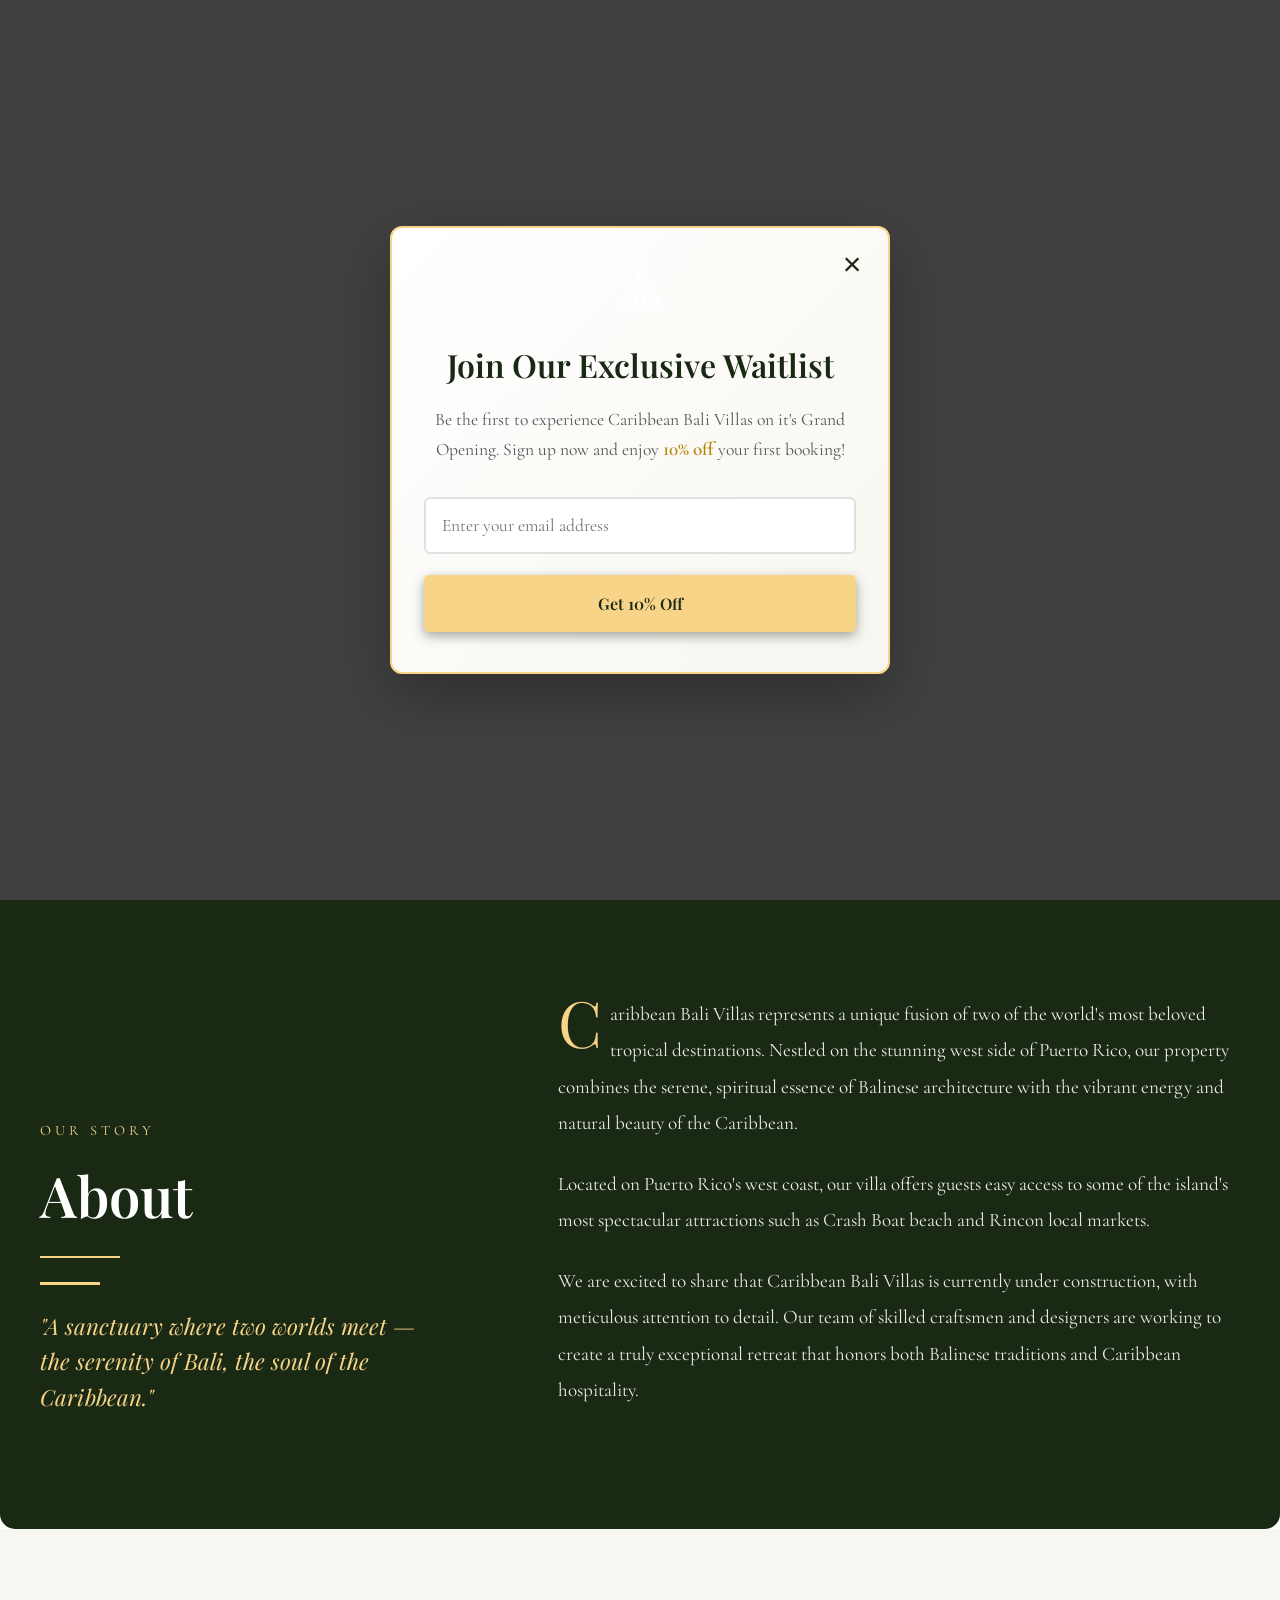
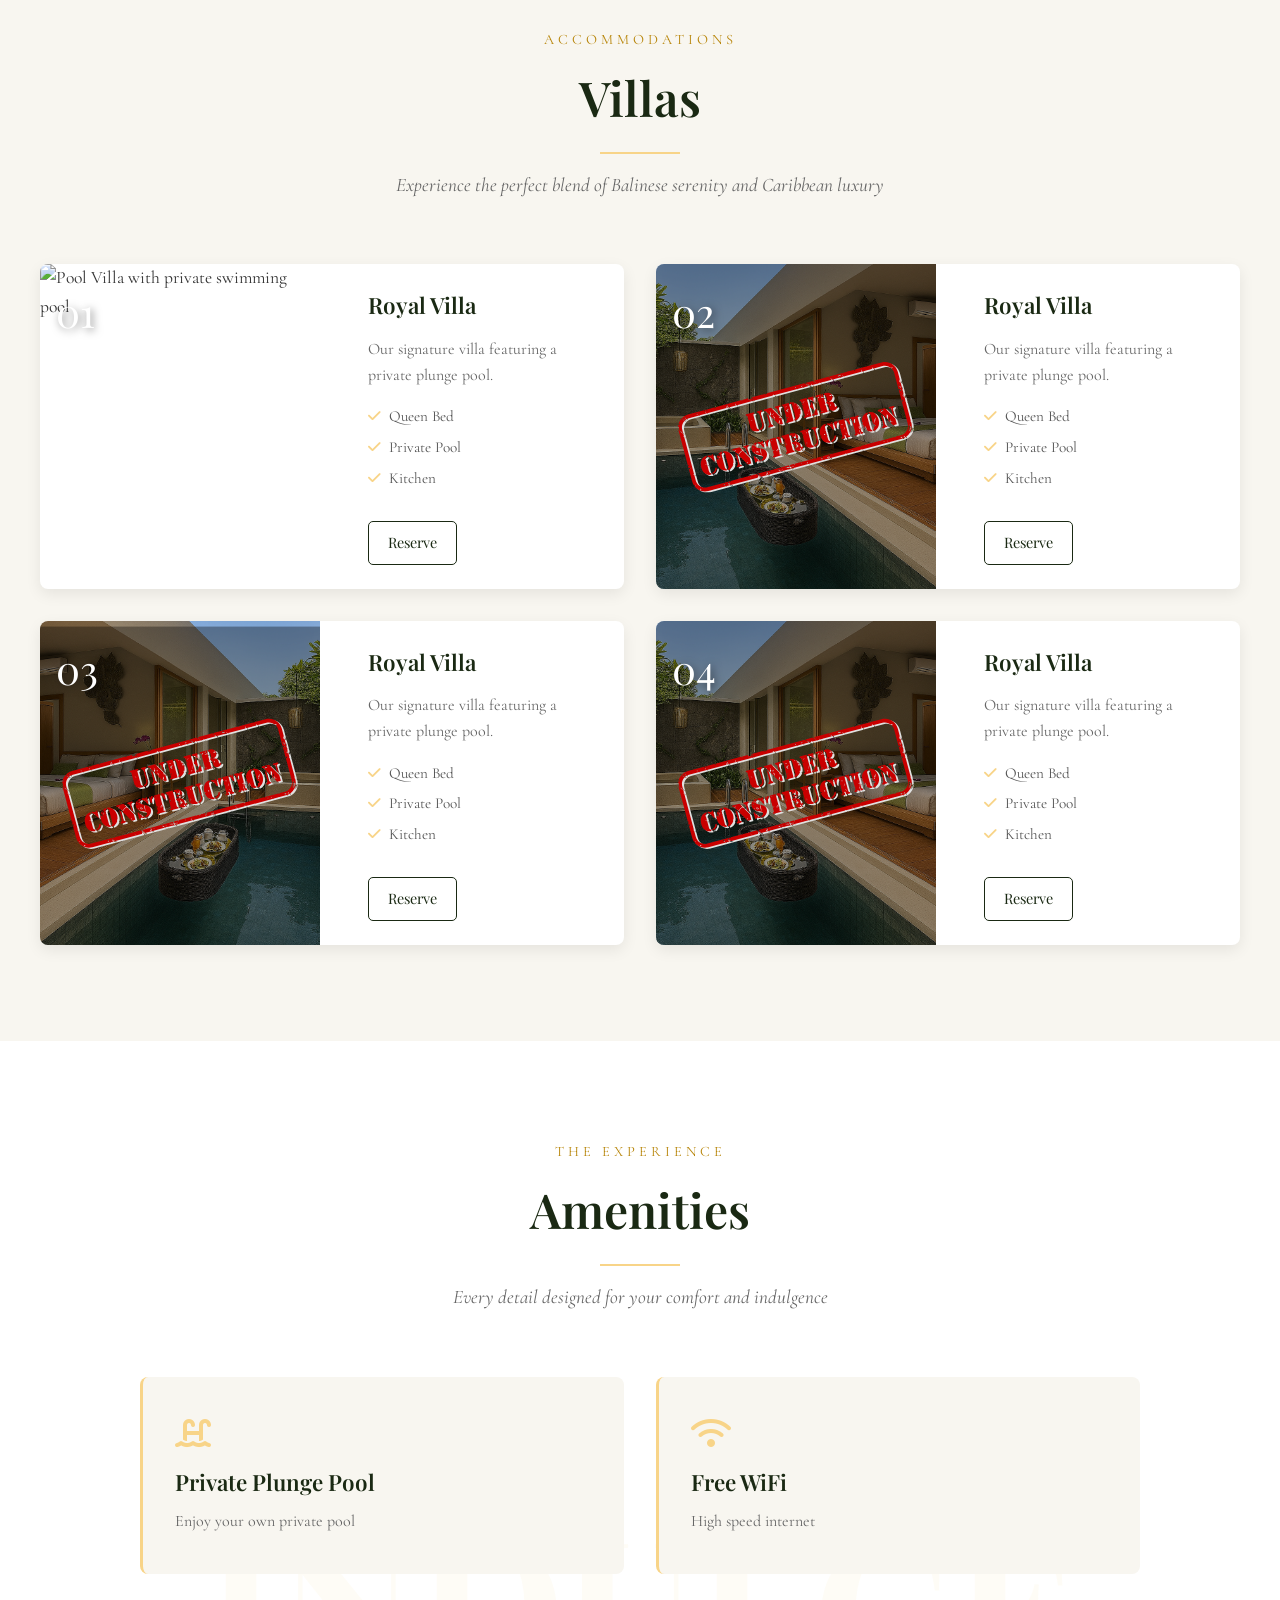
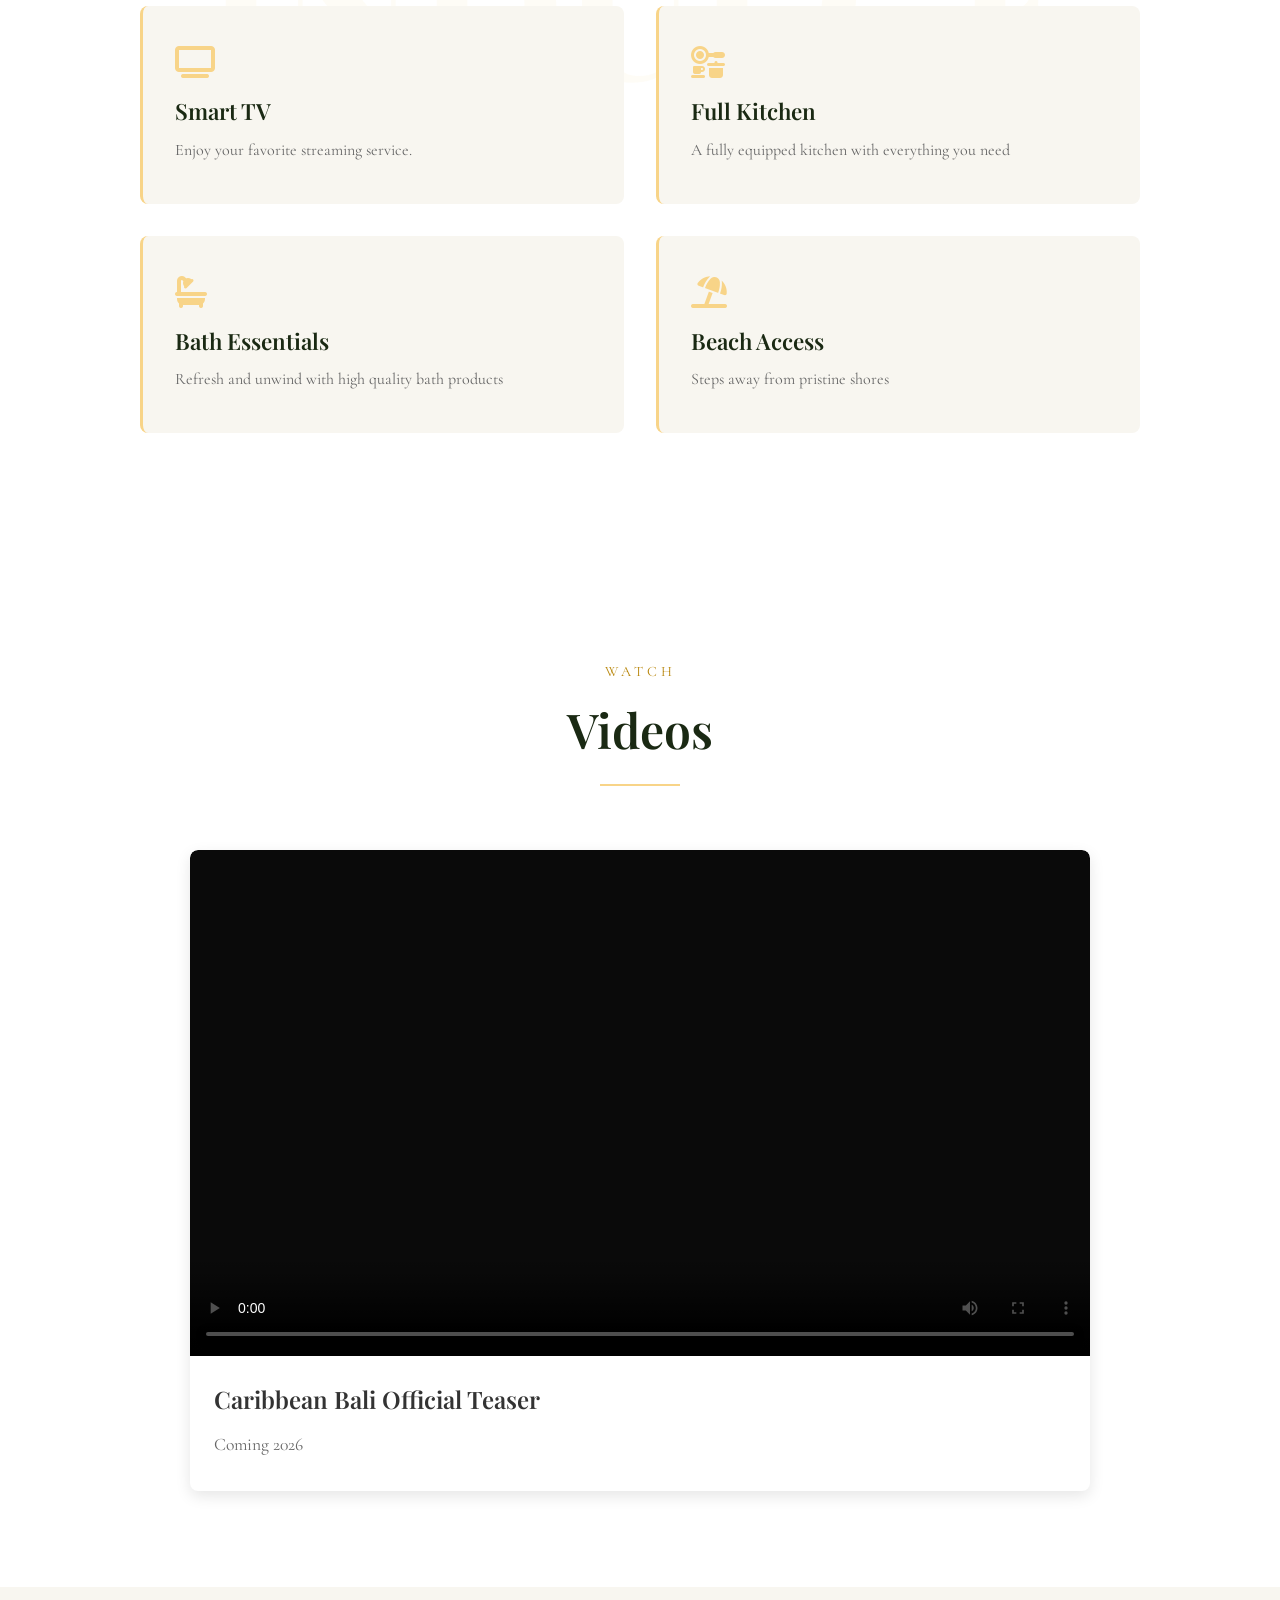
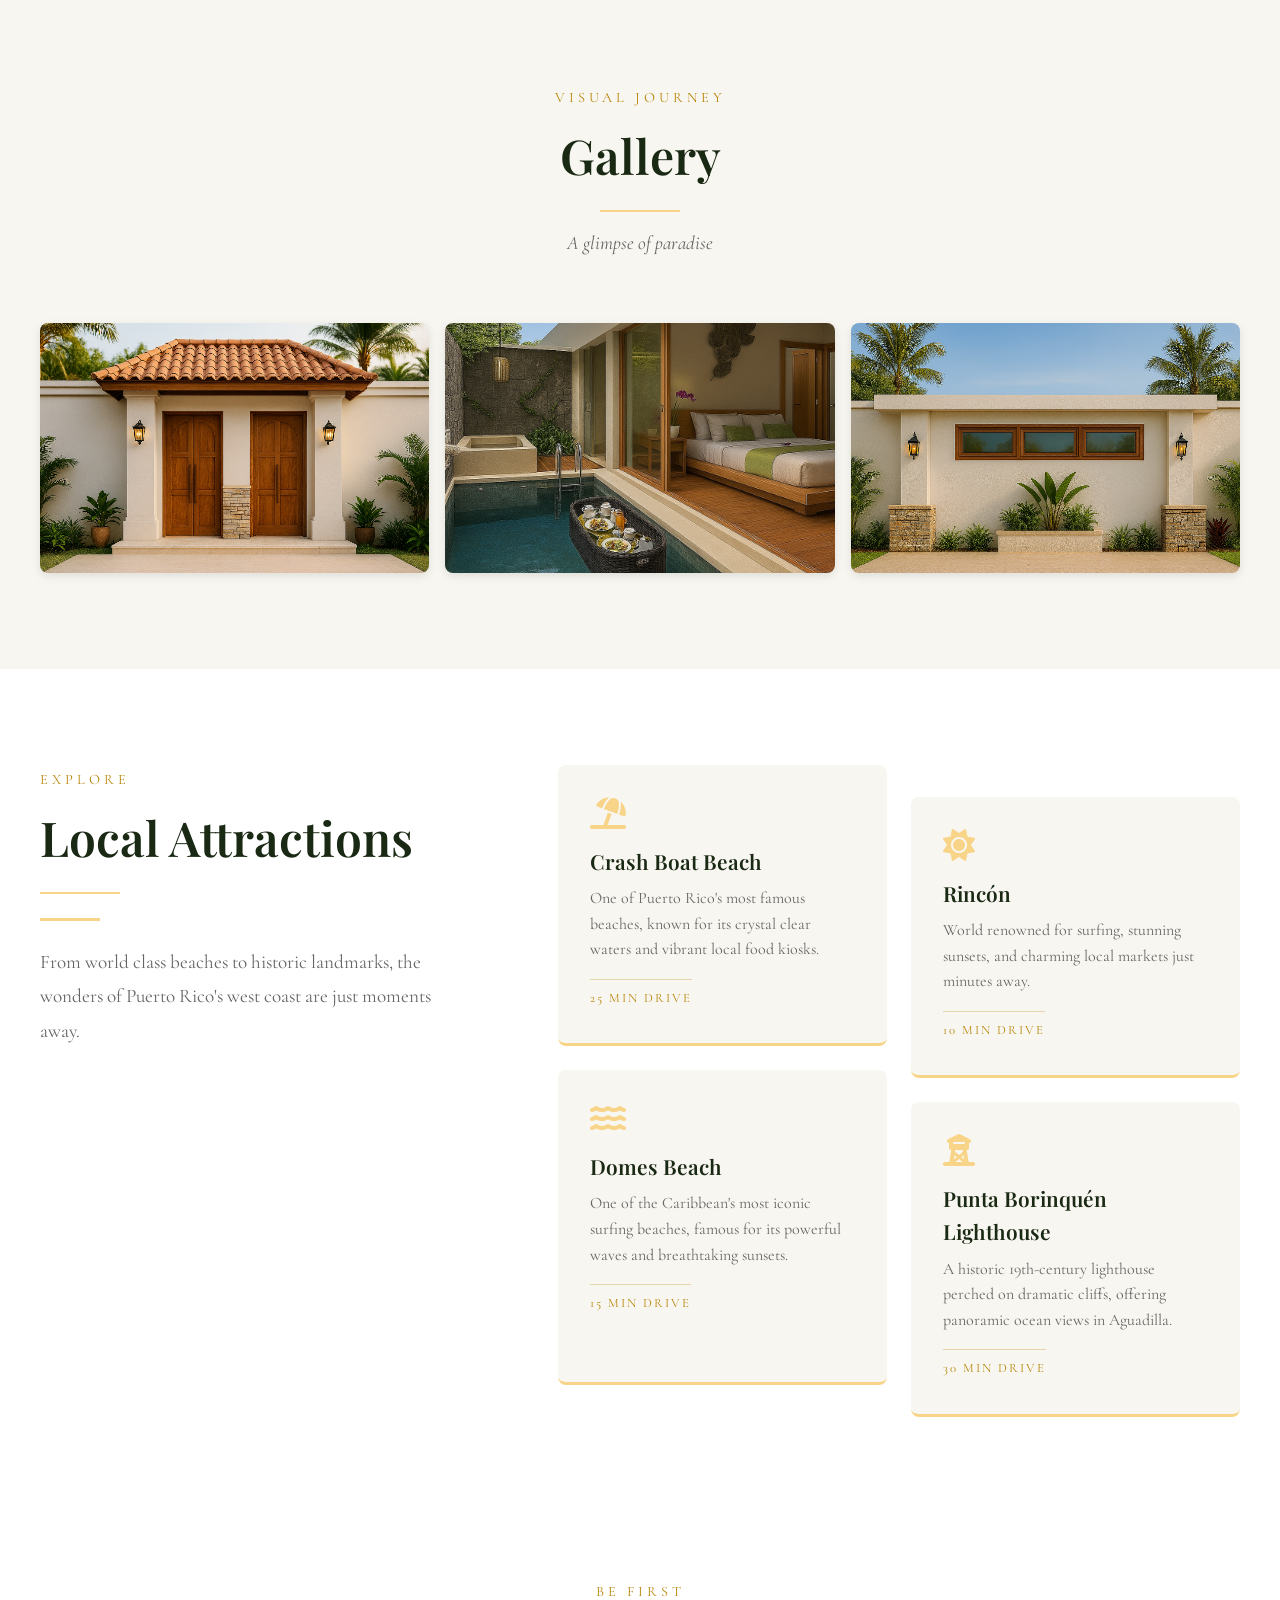
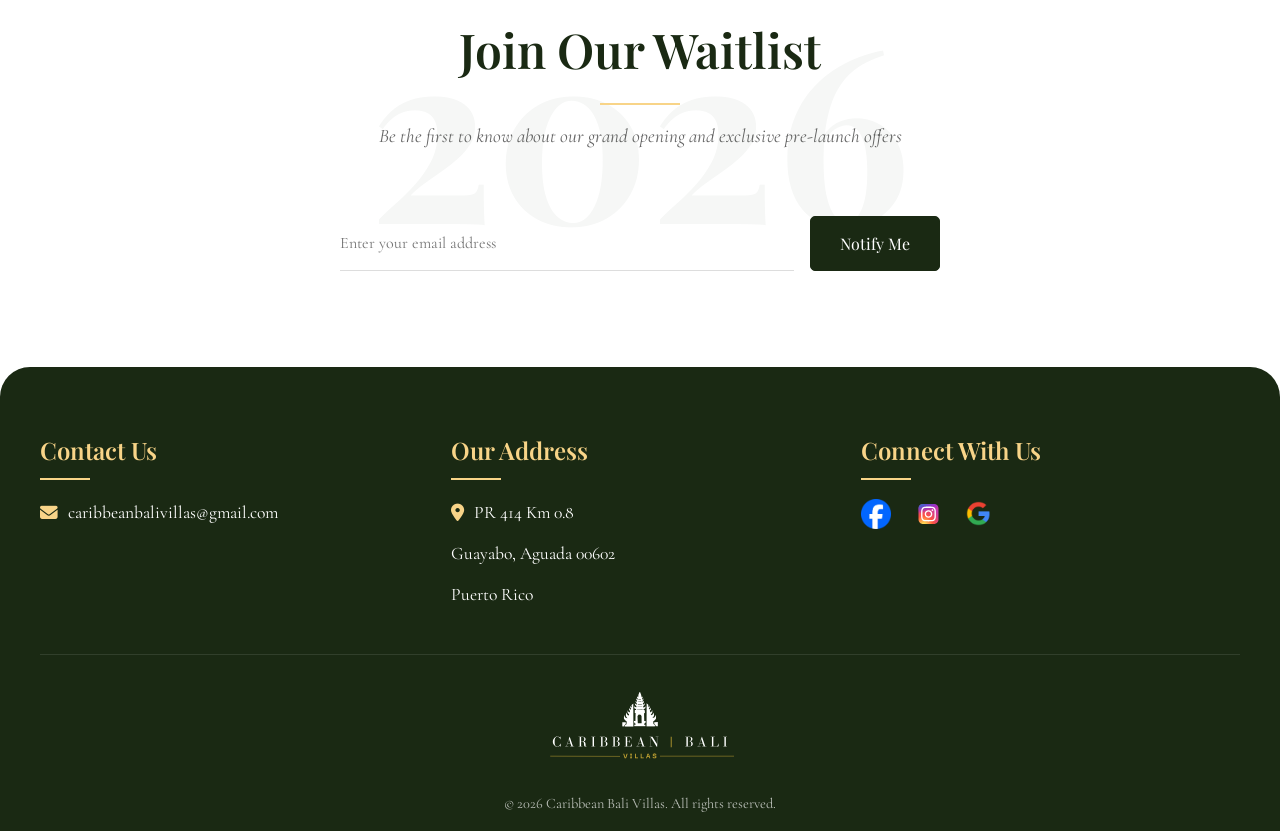
==== commit f5facc2b: "added villa 1 picture" ====
--- a/index.html
+++ b/index.html
@@ -158,7 +158,7 @@
             <div class="rooms-grid">
                 <article class="room-list-item">
                     <div class="room-list-image">
-                        <img src="./assets/images/construction-flip.svg" alt="Pool Villa with private swimming pool" loading="lazy">
+                        <img src="./assets/images/villa1.jpeg" alt="Pool Villa with private swimming pool" loading="lazy">
                         <span class="room-number">01</span>
                     </div>
                     <div class="room-list-info">
@@ -234,13 +234,11 @@
             <div class="amenities-editorial">
                 <div class="amenity-row">
                     <div class="amenity-item">
-                        <span class="amenity-num">01</span>
                         <i class="fa-solid fa-water-ladder"></i>
-                        <h3>Heated Pool</h3>
-                        <p>Enjoy your own heated private pool</p>
+                        <h3>Private Plunge Pool</h3>
+                        <p>Enjoy your own private pool</p>
                     </div>
                     <div class="amenity-item">
-                        <span class="amenity-num">04</span>
                         <i class="fa-solid fa-wifi"></i>
                         <h3>Free WiFi</h3>
                         <p>High speed internet</p>
@@ -248,13 +246,24 @@
                 </div>
                 <div class="amenity-row">
                     <div class="amenity-item">
-                        <span class="amenity-num">03</span>
                         <i class="fa-solid fa-television"></i>
-                        <h3>Streaming Services</h3>
-                        <p>Enjoy Netflix on your stay.</p>
+                        <h3>Smart TV</h3>
+                        <p>Enjoy your favorite streaming service.</p>
                     </div>
                     <div class="amenity-item">
-                        <span class="amenity-num">02</span>
+                        <i class="fa-solid fa-kitchen-set"></i>
+                        <h3>Full Kitchen</h3>
+                        <p>A fully equipped kitchen with everything you need</p>
+                    </div>
+                </div>
+                <div class="amenity-row">
+                    <div class="amenity-item">
+                        <!-- <span class="amenity-num">02</span> -->
+                        <i class="fa-solid fa-bath"></i>
+                        <h3>Bath Essentials</h3>
+                        <p>Refresh and unwind with high quality bath products</p>
+                    </div>
+                    <div class="amenity-item">
                         <i class="fa-solid fa-umbrella-beach"></i>
                         <h3>Beach Access</h3>
                         <p>Steps away from pristine shores</p>
@@ -327,19 +336,19 @@
                     <span class="section-eyebrow">Explore</span>
                     <h2 class="section-title">Local Attractions</h2>
                     <div class="attractions-rule"></div>
-                    <p>From world-class beaches to historic landmarks, the wonders of Puerto Rico's west coast are just moments away.</p>
+                    <p>From world class beaches to historic landmarks, the wonders of Puerto Rico's west coast are just moments away.</p>
                 </div>
                 <div class="attractions-grid">
                     <div class="attraction-card">
                         <i class="fa-solid fa-umbrella-beach"></i>
                         <h3>Crash Boat Beach</h3>
-                        <p>One of Puerto Rico's most famous beaches, known for its crystal-clear waters and vibrant local food kiosks.</p>
+                        <p>One of Puerto Rico's most famous beaches, known for its crystal clear waters and vibrant local food kiosks.</p>
                         <span class="attraction-distance">25 min drive</span>
                     </div>
                     <div class="attraction-card">
                         <i class="fa-solid fa-sun"></i>
                         <h3>Rincón</h3>
-                        <p>World-renowned for surfing, stunning sunsets, and charming local markets just minutes away.</p>
+                        <p>World renowned for surfing, stunning sunsets, and charming local markets just minutes away.</p>
                         <span class="attraction-distance">10 min drive</span>
                     </div>
                     <div class="attraction-card">
--- a/assets/style.css
+++ b/assets/style.css
@@ -53,6 +53,7 @@
     align-items: center;
     opacity: 0;
     visibility: hidden;
+    pointer-events: none;
     transition: opacity 0.4s ease, visibility 0.4s ease;
     padding: 20px;
 }
@@ -60,6 +61,7 @@
 .popup-overlay.show {
     opacity: 1;
     visibility: visible;
+    pointer-events: auto;
 }
 
 .popup-content {
@@ -412,6 +414,7 @@
     width: 100%;
     height: 100vh;
     overflow: hidden;
+    z-index: 1;
 }
 
 .slide-content {
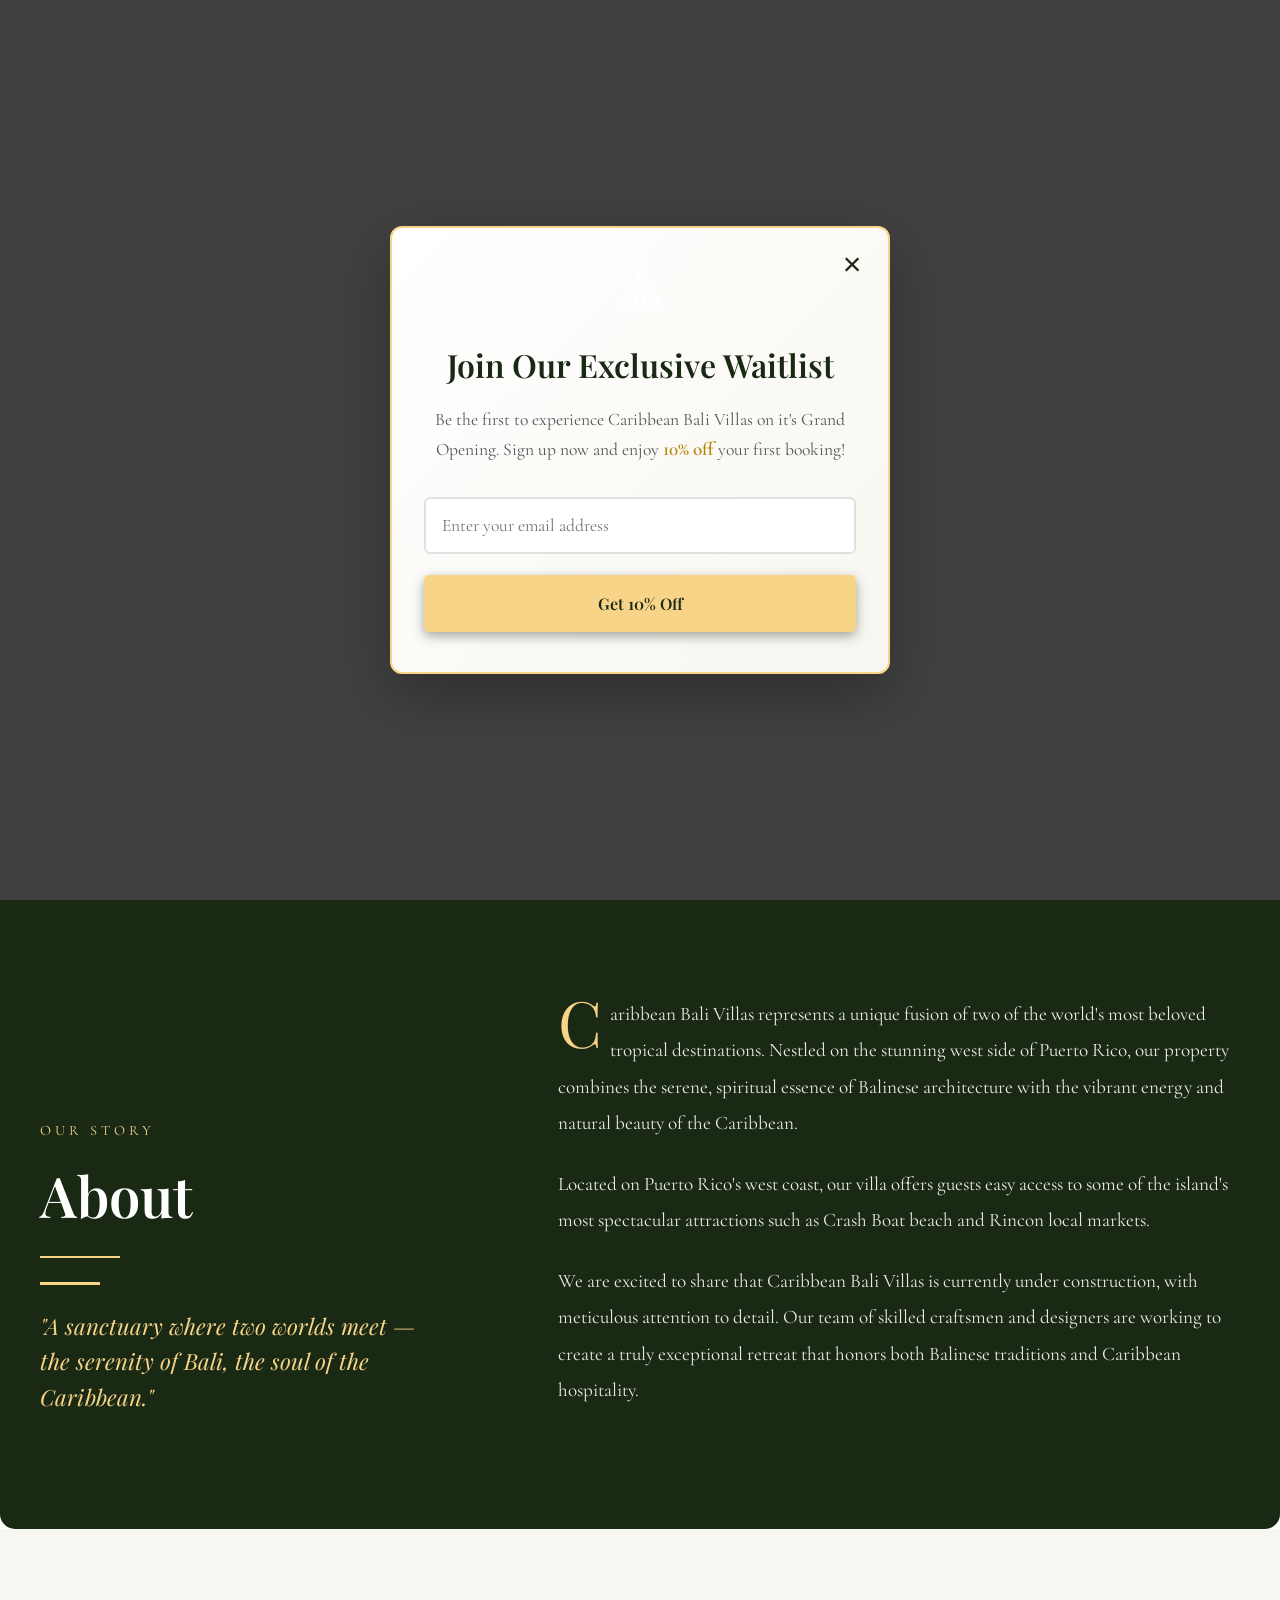
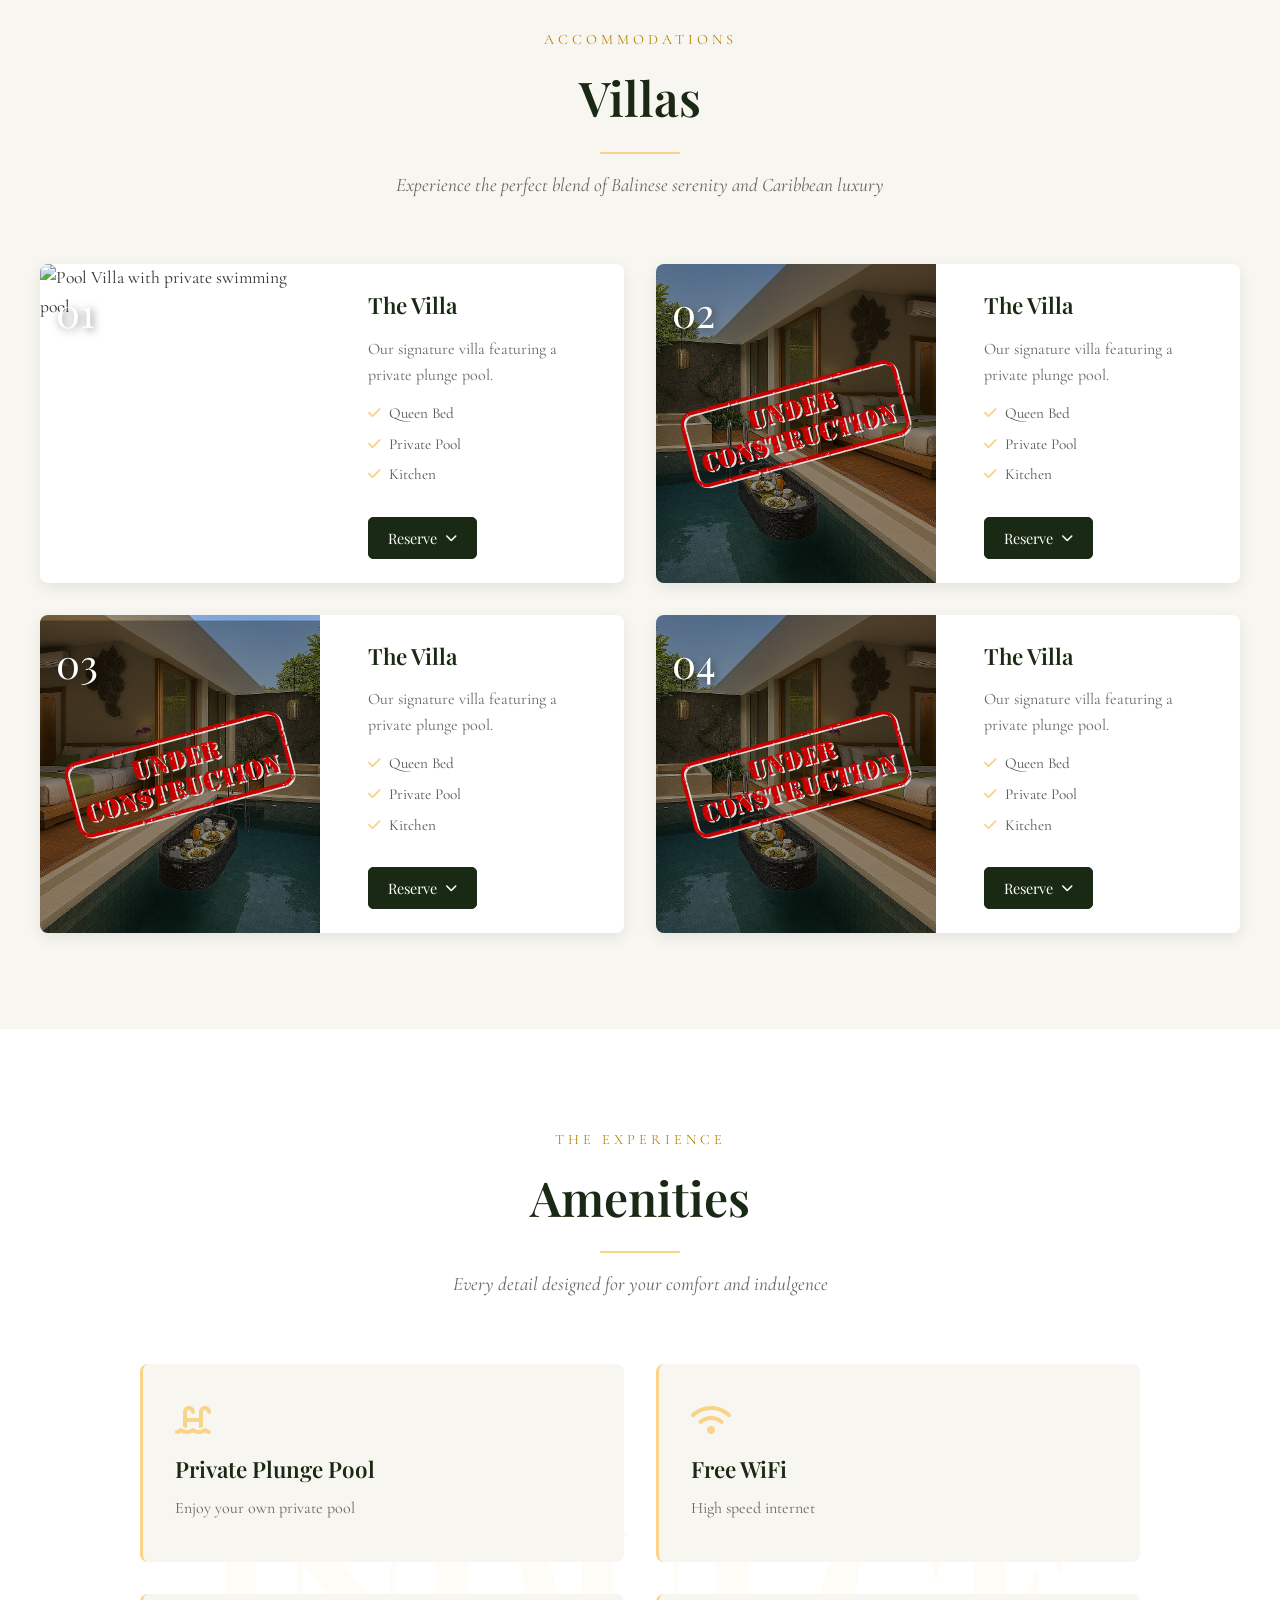
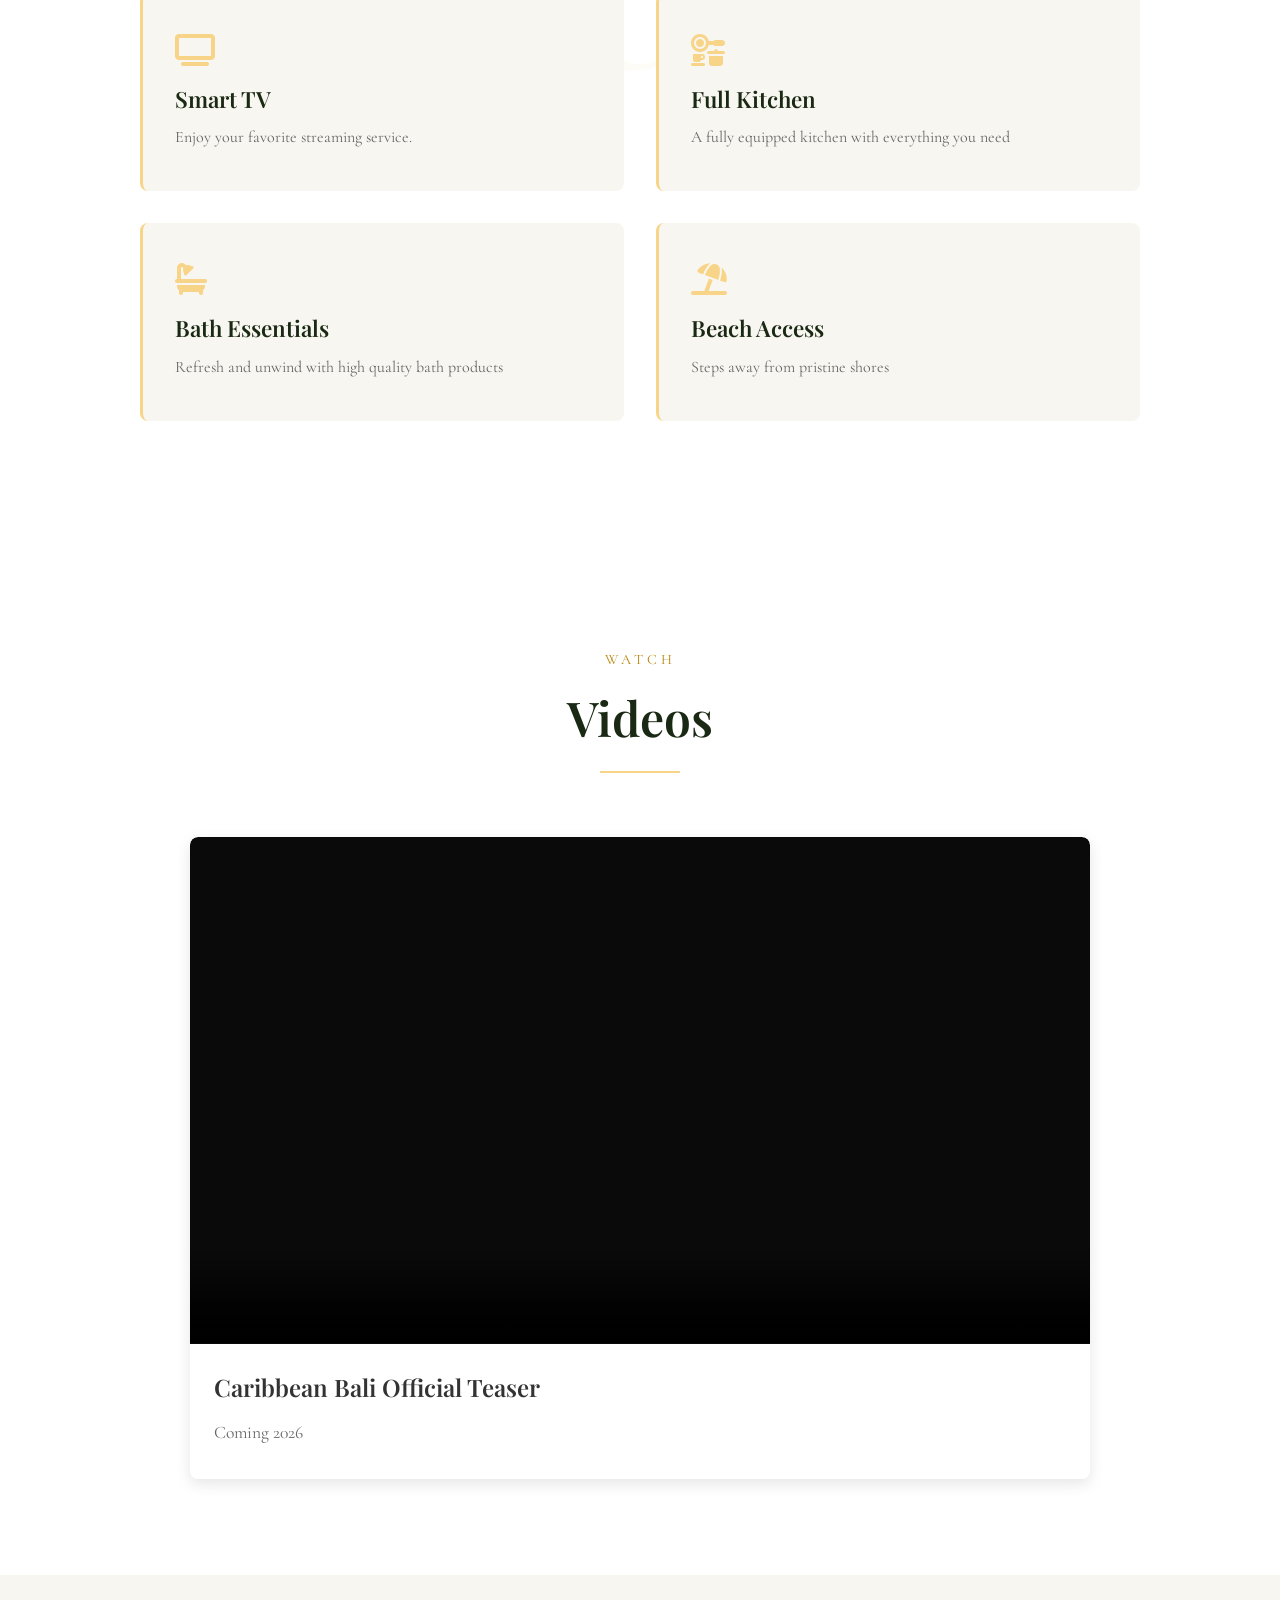
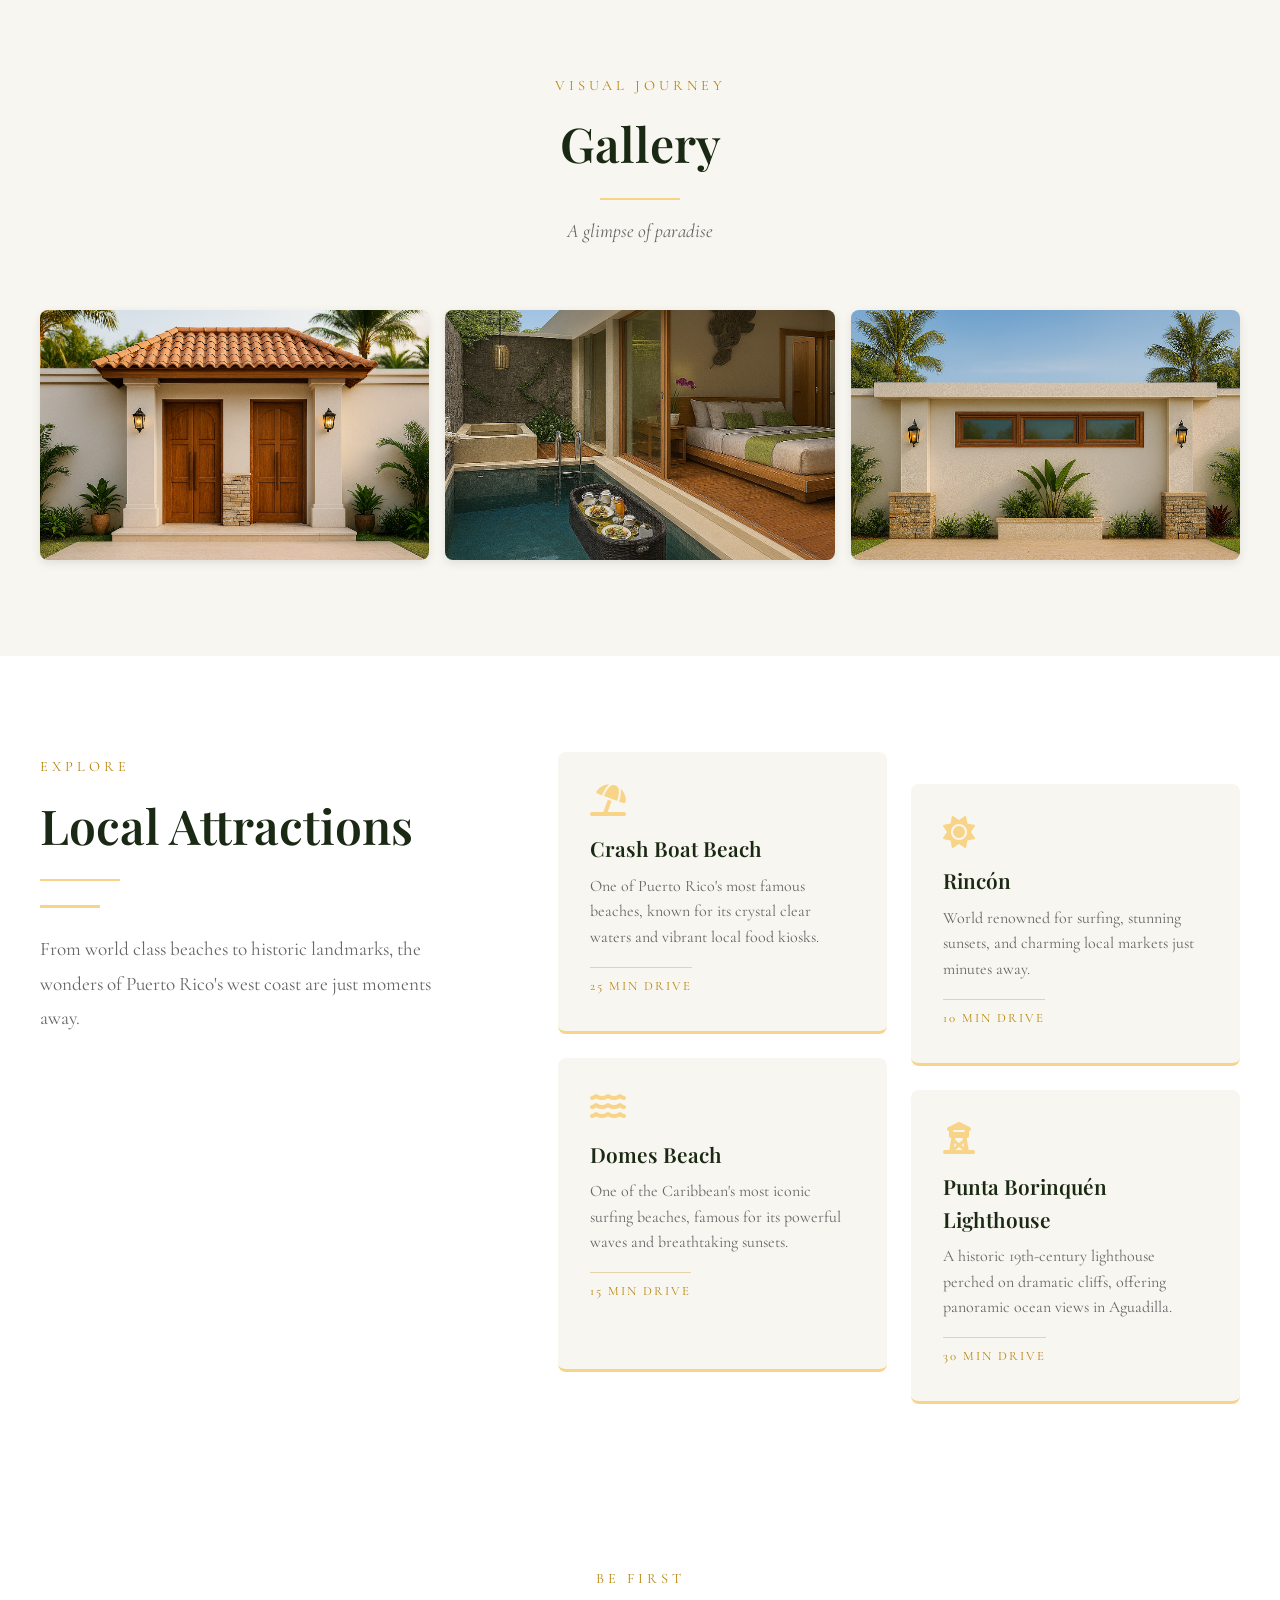
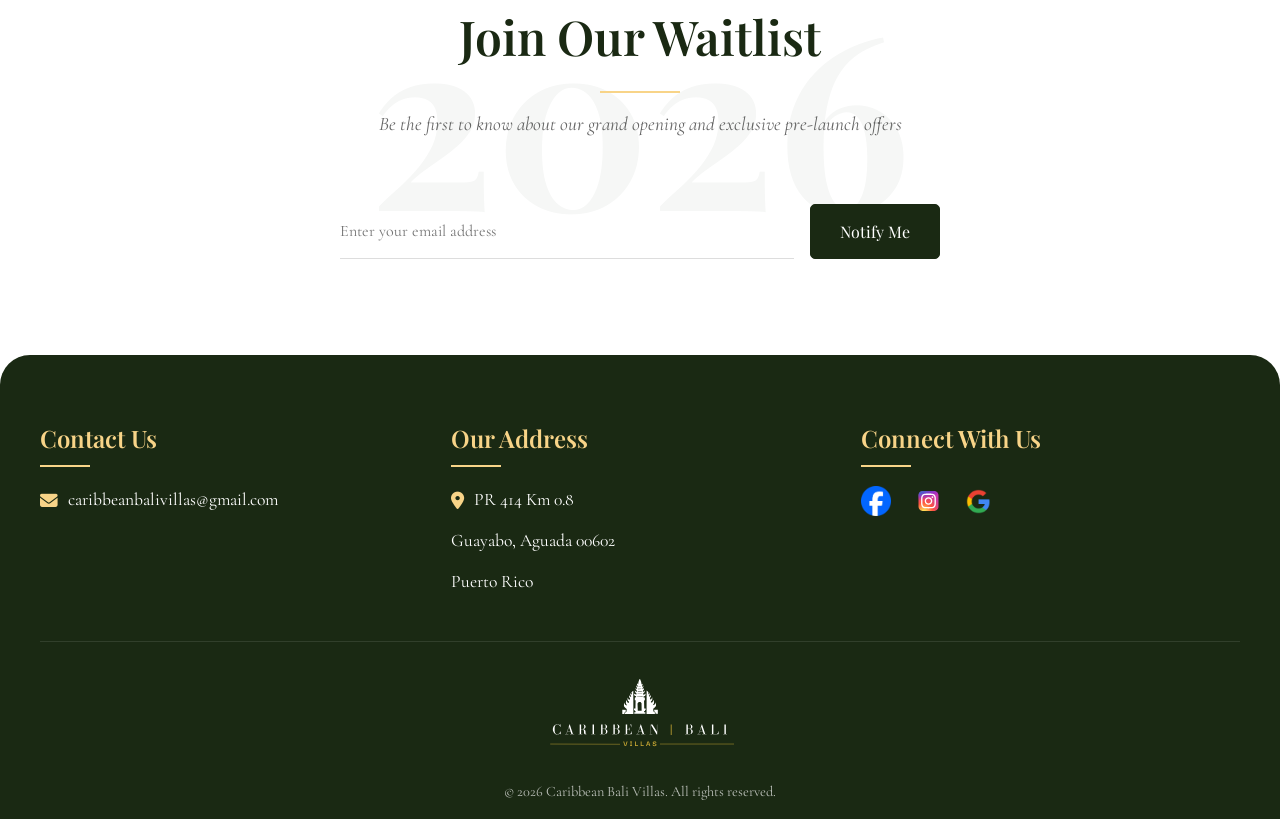
==== commit 3cea3463: "modified reserve button" ====
--- a/index.html
+++ b/index.html
@@ -162,14 +162,22 @@
                         <span class="room-number">01</span>
                     </div>
                     <div class="room-list-info">
-                        <h3>Royal Villa</h3>
+                        <h3>The Villa</h3>
                         <p class="room-desc">Our signature villa featuring a private plunge pool.</p>
                         <ul class="room-features">
                             <li><i class="fa-solid fa-check"></i> Queen Bed</li>
                             <li><i class="fa-solid fa-check"></i> Private Pool</li>
                             <li><i class="fa-solid fa-check"></i> Kitchen</li>
                         </ul>
-                        <a href="#waitlist" class="btn btn-sm">Reserve</a>
+                        <div class="reserve-dropdown">
+                            <button class="btn btn-sm reserve-btn" aria-haspopup="true" aria-expanded="false">
+                                Reserve <i class="fa-solid fa-chevron-down"></i>
+                            </button>
+                            <div class="reserve-dropdown-menu">
+                                <a href="https://www.airbnb.com/" target="_blank" rel="noopener"><i class="fa-brands fa-airbnb"></i> Airbnb</a>
+                                <a href="https://www.booking.com/" target="_blank" rel="noopener"><i class="fa-solid fa-hotel"></i> Booking.com</a>
+                            </div>
+                        </div>
                     </div>
                 </article>
                 <article class="room-list-item">
@@ -178,14 +186,22 @@
                         <span class="room-number">02</span>
                     </div>
                     <div class="room-list-info">
-                        <h3>Royal Villa</h3>
+                        <h3>The Villa</h3>
                         <p class="room-desc">Our signature villa featuring a private plunge pool.</p>
                         <ul class="room-features">
                             <li><i class="fa-solid fa-check"></i> Queen Bed</li>
                             <li><i class="fa-solid fa-check"></i> Private Pool</li>
                             <li><i class="fa-solid fa-check"></i> Kitchen</li>
                         </ul>
-                        <a href="#waitlist" class="btn btn-sm">Reserve</a>
+                        <div class="reserve-dropdown">
+                            <button class="btn btn-sm reserve-btn" aria-haspopup="true" aria-expanded="false">
+                                Reserve <i class="fa-solid fa-chevron-down"></i>
+                            </button>
+                            <div class="reserve-dropdown-menu">
+                                <a href="https://www.airbnb.com/" target="_blank" rel="noopener"><i class="fa-brands fa-airbnb"></i> Airbnb</a>
+                                <a href="https://www.booking.com/" target="_blank" rel="noopener"><i class="fa-solid fa-hotel"></i> Booking.com</a>
+                            </div>
+                        </div>
                     </div>
                 </article>
                 <article class="room-list-item">
@@ -194,14 +210,22 @@
                         <span class="room-number">03</span>
                     </div>
                     <div class="room-list-info">
-                        <h3>Royal Villa</h3>
+                        <h3>The Villa</h3>
                         <p class="room-desc">Our signature villa featuring a private plunge pool.</p>
                         <ul class="room-features">
                             <li><i class="fa-solid fa-check"></i> Queen Bed</li>
                             <li><i class="fa-solid fa-check"></i> Private Pool</li>
                             <li><i class="fa-solid fa-check"></i> Kitchen</li>
                         </ul>
-                        <a href="#waitlist" class="btn btn-sm">Reserve</a>
+                        <div class="reserve-dropdown">
+                            <button class="btn btn-sm reserve-btn" aria-haspopup="true" aria-expanded="false">
+                                Reserve <i class="fa-solid fa-chevron-down"></i>
+                            </button>
+                            <div class="reserve-dropdown-menu">
+                                <a href="https://www.airbnb.com/" target="_blank" rel="noopener"><i class="fa-brands fa-airbnb"></i> Airbnb</a>
+                                <a href="https://www.booking.com/" target="_blank" rel="noopener"><i class="fa-solid fa-hotel"></i> Booking.com</a>
+                            </div>
+                        </div>
                     </div>
                 </article>
                 <article class="room-list-item">
@@ -210,14 +234,22 @@
                         <span class="room-number">04</span>
                     </div>
                     <div class="room-list-info">
-                        <h3>Royal Villa</h3>
+                        <h3>The Villa</h3>
                         <p class="room-desc">Our signature villa featuring a private plunge pool.</p>
                         <ul class="room-features">
                             <li><i class="fa-solid fa-check"></i> Queen Bed</li>
                             <li><i class="fa-solid fa-check"></i> Private Pool</li>
                             <li><i class="fa-solid fa-check"></i> Kitchen</li>
                         </ul>
-                        <a href="#waitlist" class="btn btn-sm">Reserve</a>
+                        <div class="reserve-dropdown">
+                            <button class="btn btn-sm reserve-btn" aria-haspopup="true" aria-expanded="false">
+                                Reserve <i class="fa-solid fa-chevron-down"></i>
+                            </button>
+                            <div class="reserve-dropdown-menu">
+                                <a href="https://www.airbnb.com/" target="_blank" rel="noopener"><i class="fa-brands fa-airbnb"></i> Airbnb</a>
+                                <a href="https://www.booking.com/" target="_blank" rel="noopener"><i class="fa-solid fa-hotel"></i> Booking.com</a>
+                            </div>
+                        </div>
                     </div>
                 </article>
             </div>
--- a/assets/style.css
+++ b/assets/style.css
@@ -738,7 +738,6 @@
     gap: 1.5rem;
     background-color: #fff;
     border-radius: 8px;
-    overflow: hidden;
     box-shadow: 0 5px 15px rgba(0, 0, 0, 0.08);
     transition: transform 0.3s ease, box-shadow 0.3s ease;
 }
@@ -746,12 +745,18 @@
 .room-list-item:hover {
     transform: translateY(-5px);
     box-shadow: 0 15px 30px rgba(0, 0, 0, 0.15);
+}
+
+.room-list-item.dropdown-open {
+    z-index: 10;
+    position: relative;
 }
 
 .room-list-image {
     position: relative;
     overflow: hidden;
     min-height: 200px;
+    border-radius: 8px 0 0 8px;
 }
 
 .room-list-image img {
@@ -780,7 +785,7 @@
 
 .room-desc {
     color: #666;
-    margin-bottom: 1rem;
+    margin-bottom: 0.8rem;
     font-size: 1rem;
 }
 
@@ -807,13 +812,94 @@
     padding: 0.6rem 1.2rem;
     font-size: 0.9rem;
     border-color: #1a2913;
+    color: #fff;
+    align-self: flex-start;
+    background-color: #1a2913;
+}
+
+.btn-sm:hover {
+    background-color: #f8d488;
+    border-color: #f8d488;
     color: #1a2913;
-    align-self: flex-start;
-}
-
-.btn-sm:hover {
-    background-color: #1a2913;
-    color: #fff;
+}
+
+/* Reserve Dropdown */
+.reserve-dropdown {
+    position: relative;
+    display: inline-block;
+}
+
+.reserve-btn {
+    display: inline-flex;
+    align-items: center;
+    gap: 0.5rem;
+    cursor: pointer;
+}
+
+.reserve-btn i {
+    font-size: 0.75rem;
+    transition: transform 0.3s ease;
+}
+
+.reserve-dropdown.open .reserve-btn i {
+    transform: rotate(180deg);
+}
+
+.reserve-dropdown-menu {
+    position: absolute;
+    top: calc(100% + 0.5rem);
+    left: 0;
+    min-width: 190px;
+    background-color: #fff;
+    border-radius: 8px;
+    border: 1px solid rgba(0, 0, 0, 0.08);
+    box-shadow: 0 10px 30px rgba(0, 0, 0, 0.15);
+    padding: 0.4rem;
+    opacity: 0;
+    visibility: hidden;
+    transform: translateY(-8px);
+    transition: opacity 0.3s ease, transform 0.3s ease, visibility 0.3s ease;
+    z-index: 100;
+}
+
+.reserve-dropdown.open .reserve-dropdown-menu {
+    opacity: 1;
+    visibility: visible;
+    transform: translateY(0);
+}
+
+.reserve-dropdown-menu a {
+    display: flex;
+    align-items: center;
+    gap: 0.6rem;
+    padding: 0.6rem 0.8rem;
+    color: #1a2913;
+    text-decoration: none;
+    font-family: 'Cormorant Garamond', serif;
+    font-size: 1rem;
+    border-radius: 6px;
+    transition: background-color 0.2s ease, color 0.2s ease;
+    white-space: nowrap;
+}
+
+.reserve-dropdown-menu a i {
+    font-size: 1.1rem;
+    width: 20px;
+    text-align: center;
+    color: #b8860b;
+    transition: color 0.2s ease;
+}
+
+.reserve-dropdown-menu a .fa-airbnb {
+    color: #FF5A5F;
+}
+
+.reserve-dropdown-menu a .fa-hotel {
+    color: #003580;
+}
+
+.reserve-dropdown-menu a:hover {
+    background-color: #f8d488;
 }
 
 /* ============================================
@@ -1804,6 +1890,22 @@
     
     .room-list-image {
         min-height: 200px;
+        border-radius: 8px 8px 0 0;
+    }
+    
+    .reserve-dropdown {
+        width: 100%;
+    }
+    
+    .reserve-btn {
+        width: 100%;
+        justify-content: center;
+    }
+    
+    .reserve-dropdown-menu {
+        left: 0;
+        right: 0;
+        min-width: 0;
     }
     
     .amenity-row {
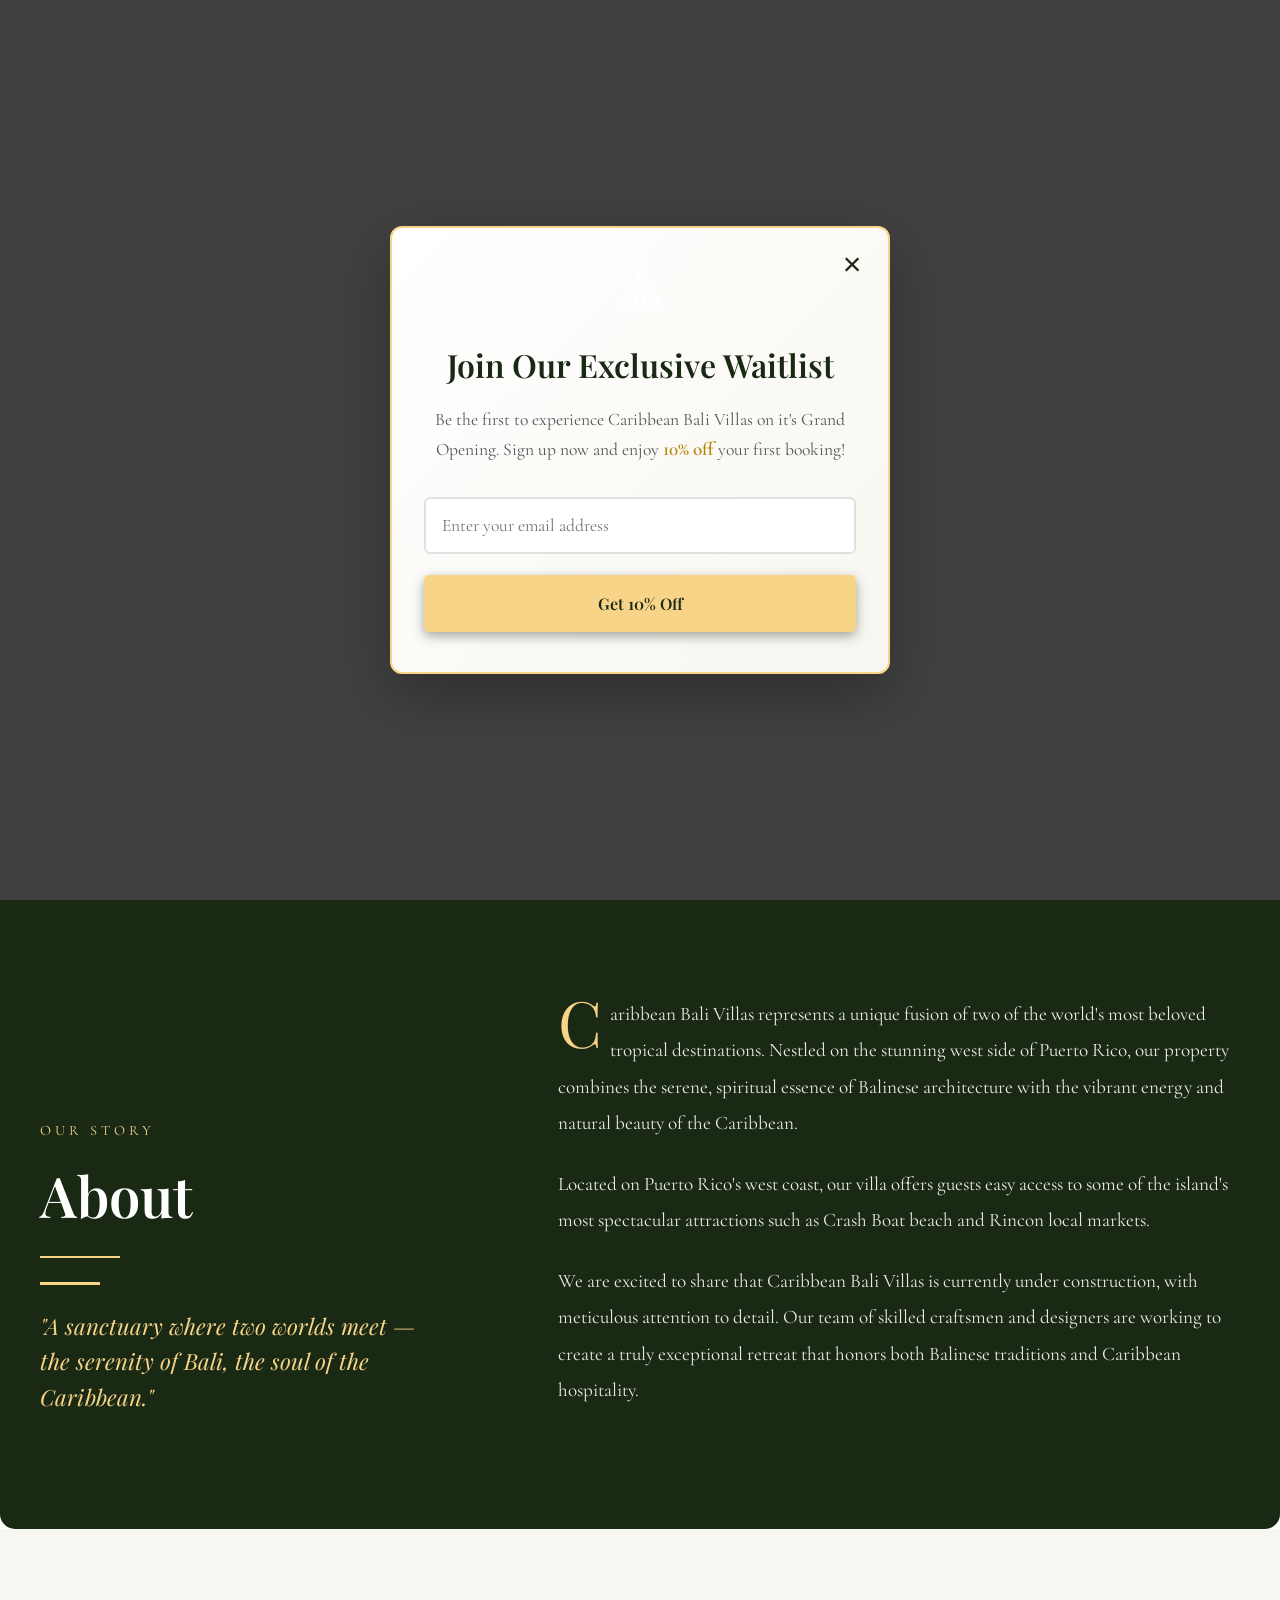
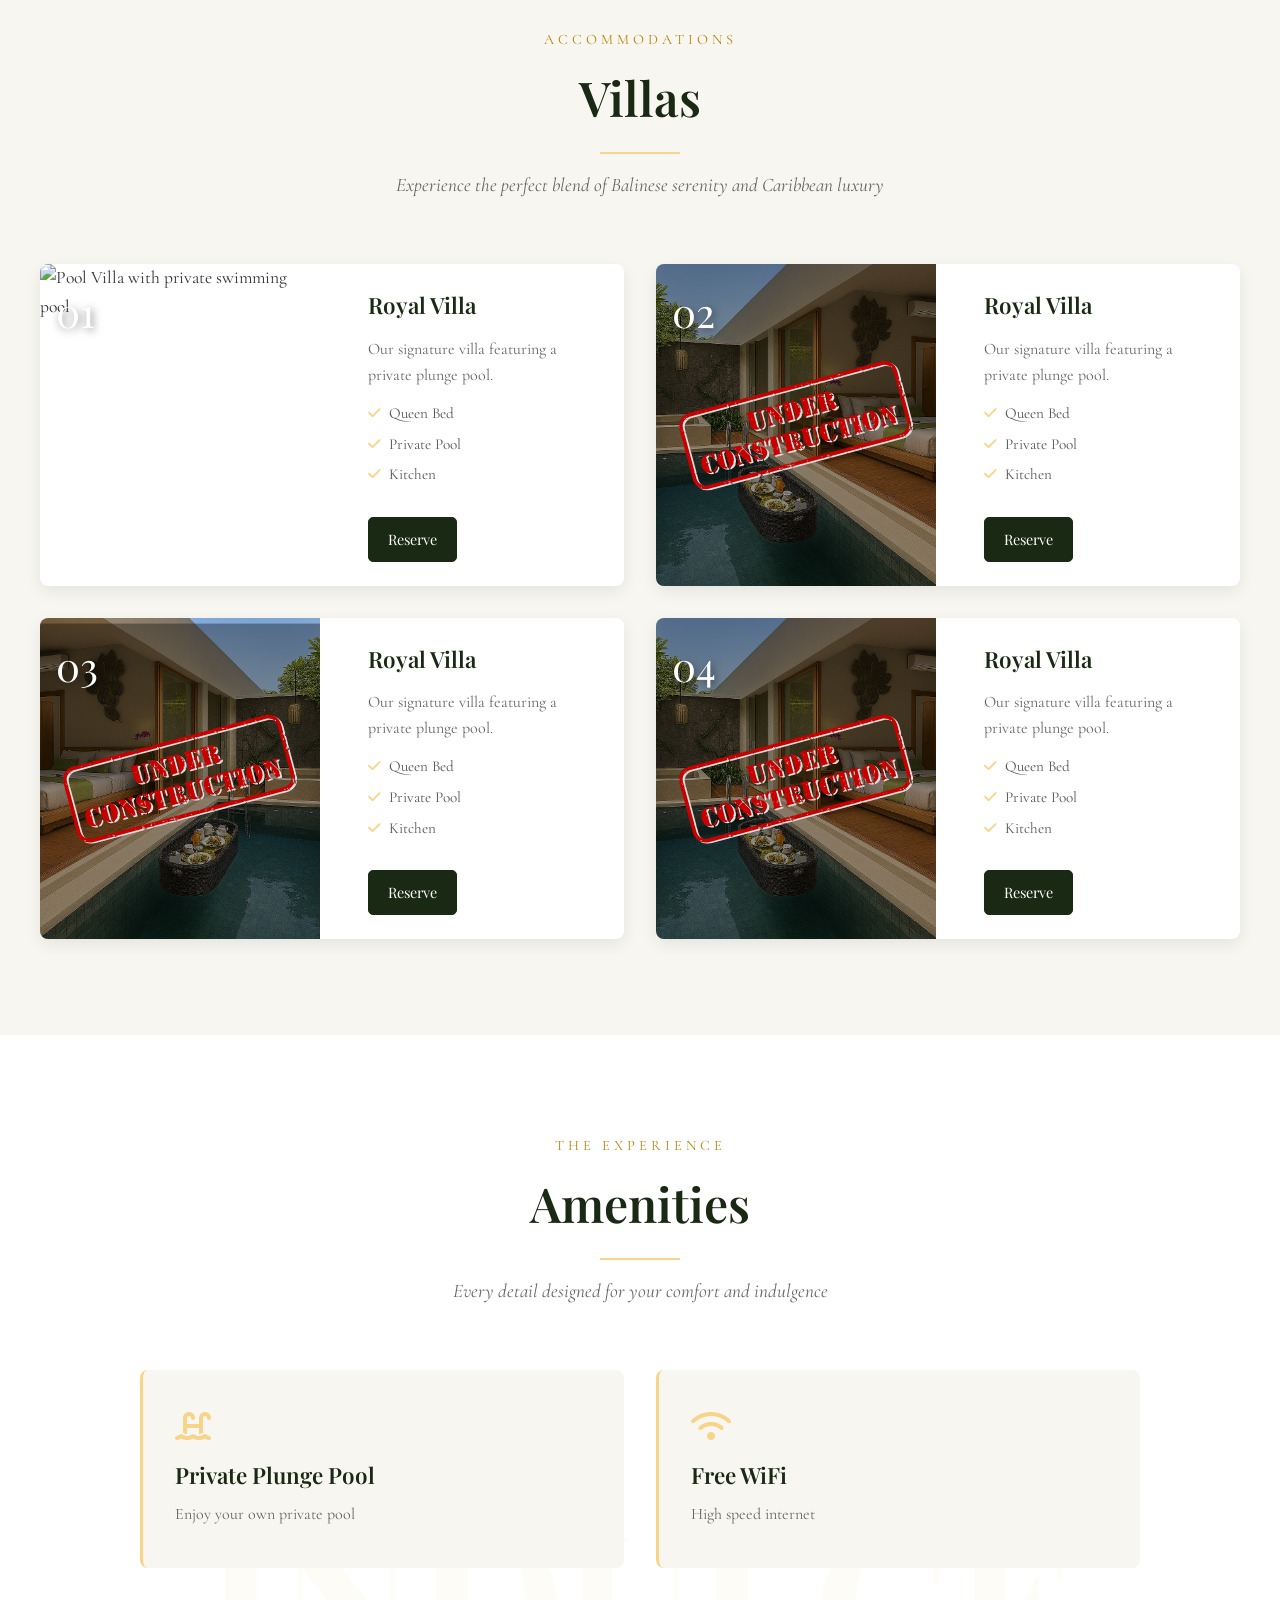
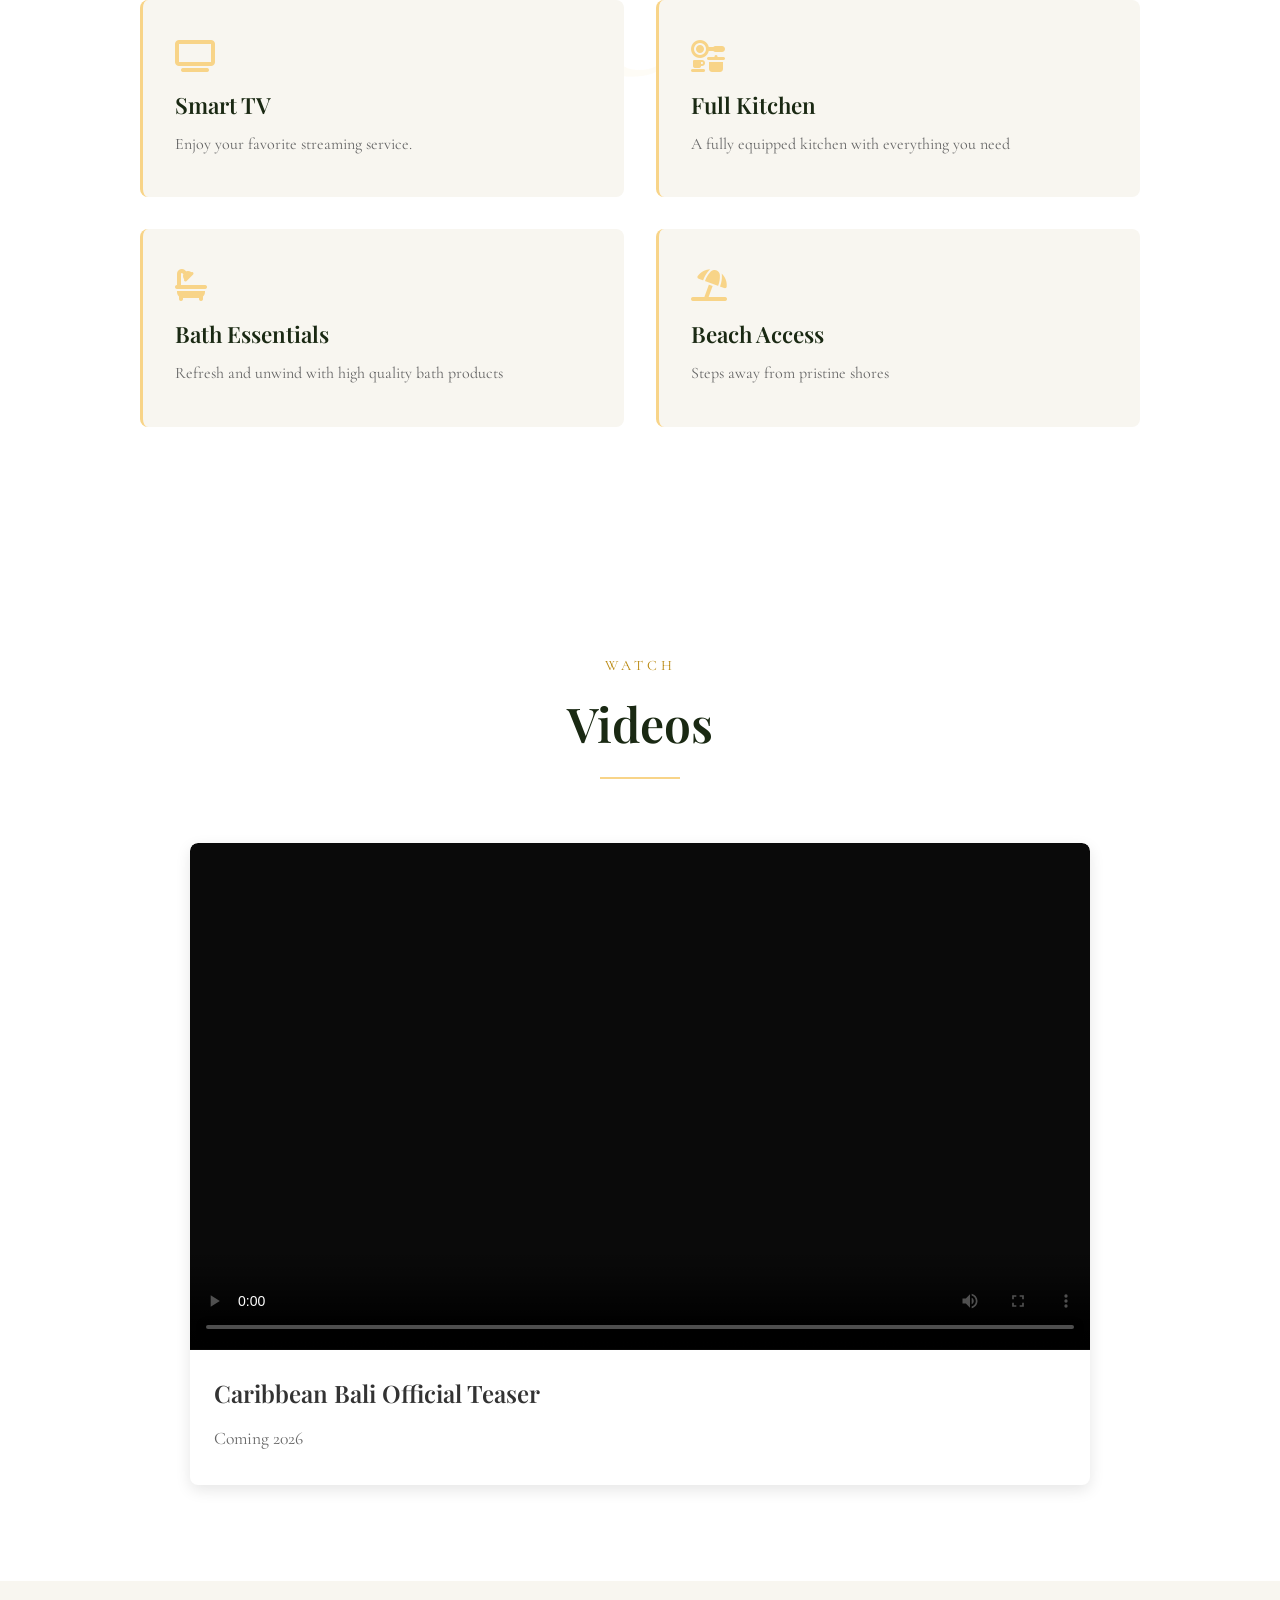
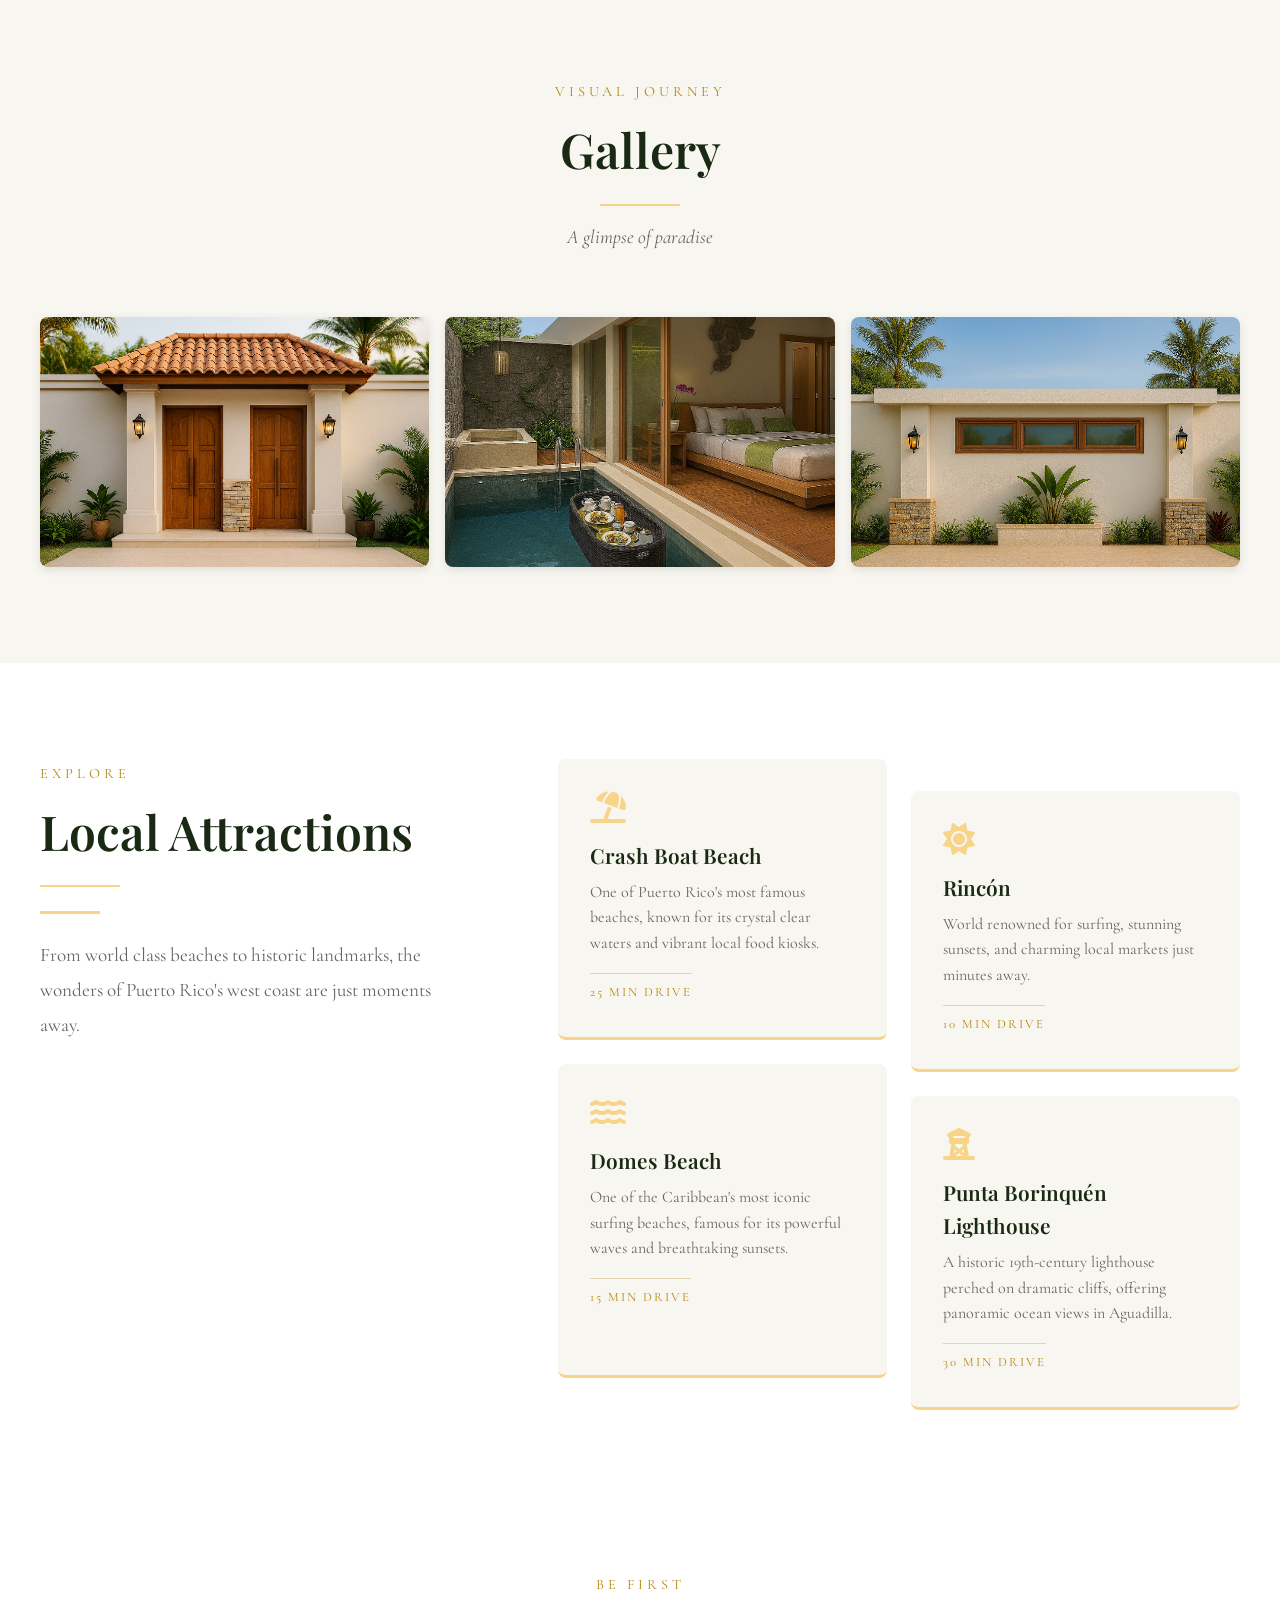
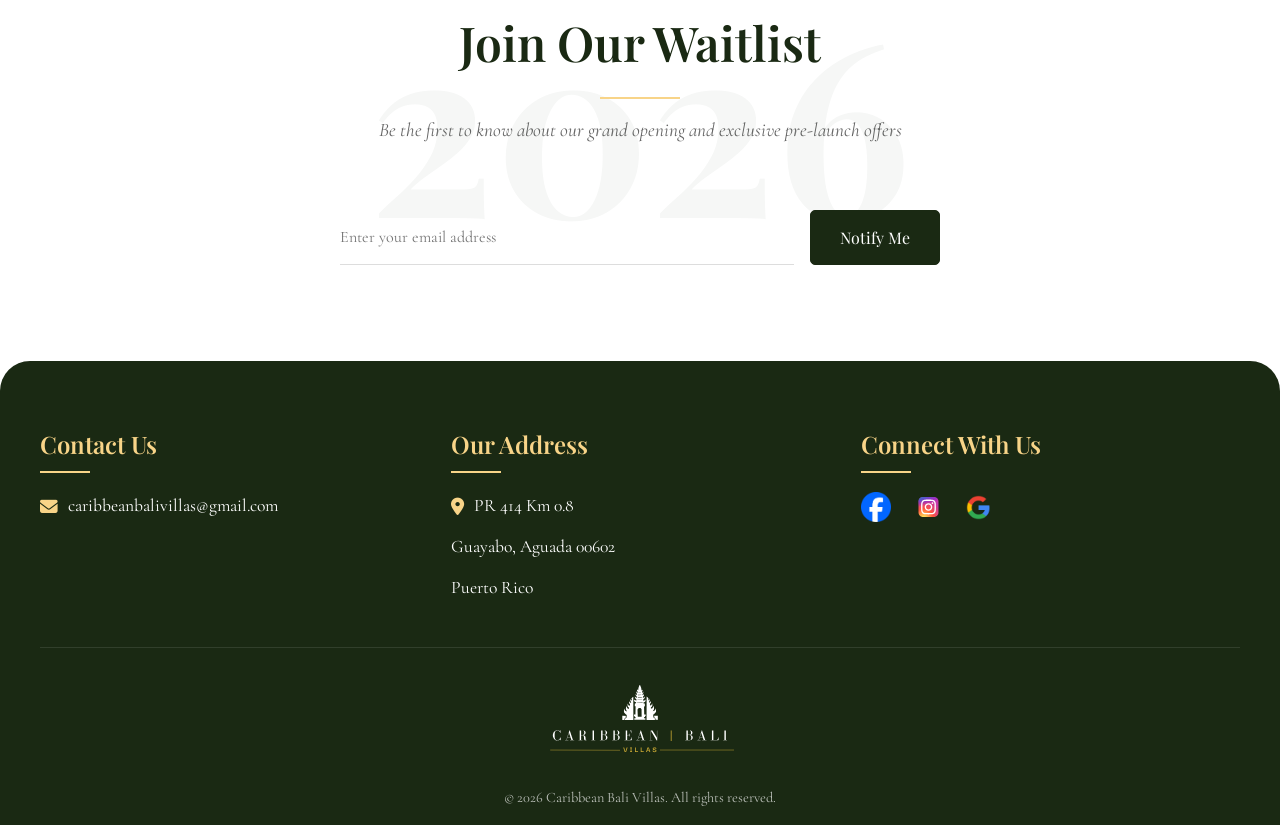
==== commit a07cffee: "added villa ID" ====
--- a/index.html
+++ b/index.html
@@ -156,100 +156,68 @@
                 <p class="section-subtitle">Experience the perfect blend of Balinese serenity and Caribbean luxury</p>
             </div>
             <div class="rooms-grid">
-                <article class="room-list-item">
+                <article id="villa1" class="room-list-item">
                     <div class="room-list-image">
                         <img src="./assets/images/villa1.jpeg" alt="Pool Villa with private swimming pool" loading="lazy">
                         <span class="room-number">01</span>
                     </div>
                     <div class="room-list-info">
-                        <h3>The Villa</h3>
+                        <h3>Royal Villa</h3>
                         <p class="room-desc">Our signature villa featuring a private plunge pool.</p>
                         <ul class="room-features">
                             <li><i class="fa-solid fa-check"></i> Queen Bed</li>
                             <li><i class="fa-solid fa-check"></i> Private Pool</li>
                             <li><i class="fa-solid fa-check"></i> Kitchen</li>
                         </ul>
-                        <div class="reserve-dropdown">
-                            <button class="btn btn-sm reserve-btn" aria-haspopup="true" aria-expanded="false">
-                                Reserve <i class="fa-solid fa-chevron-down"></i>
-                            </button>
-                            <div class="reserve-dropdown-menu">
-                                <a href="https://www.airbnb.com/" target="_blank" rel="noopener"><i class="fa-brands fa-airbnb"></i> Airbnb</a>
-                                <a href="https://www.booking.com/" target="_blank" rel="noopener"><i class="fa-solid fa-hotel"></i> Booking.com</a>
-                            </div>
-                        </div>
+                        <a href="#waitlist" class="btn btn-sm">Reserve</a>
                     </div>
                 </article>
-                <article class="room-list-item">
+                <article id="villa2" class="room-list-item">
                     <div class="room-list-image">
                         <img src="./assets/images/construction.svg" alt="Pool Villa with private swimming pool" loading="lazy">
                         <span class="room-number">02</span>
                     </div>
                     <div class="room-list-info">
-                        <h3>The Villa</h3>
+                        <h3>Royal Villa</h3>
                         <p class="room-desc">Our signature villa featuring a private plunge pool.</p>
                         <ul class="room-features">
                             <li><i class="fa-solid fa-check"></i> Queen Bed</li>
                             <li><i class="fa-solid fa-check"></i> Private Pool</li>
                             <li><i class="fa-solid fa-check"></i> Kitchen</li>
                         </ul>
-                        <div class="reserve-dropdown">
-                            <button class="btn btn-sm reserve-btn" aria-haspopup="true" aria-expanded="false">
-                                Reserve <i class="fa-solid fa-chevron-down"></i>
-                            </button>
-                            <div class="reserve-dropdown-menu">
-                                <a href="https://www.airbnb.com/" target="_blank" rel="noopener"><i class="fa-brands fa-airbnb"></i> Airbnb</a>
-                                <a href="https://www.booking.com/" target="_blank" rel="noopener"><i class="fa-solid fa-hotel"></i> Booking.com</a>
-                            </div>
-                        </div>
+                        <a href="#waitlist" class="btn btn-sm">Reserve</a>
                     </div>
                 </article>
-                <article class="room-list-item">
+                <article id="villa3" class="room-list-item">
                     <div class="room-list-image">
                         <img src="./assets/images/construction-flip.svg" alt="Pool Villa with private swimming pool" loading="lazy">
                         <span class="room-number">03</span>
                     </div>
                     <div class="room-list-info">
-                        <h3>The Villa</h3>
+                        <h3>Royal Villa</h3>
                         <p class="room-desc">Our signature villa featuring a private plunge pool.</p>
                         <ul class="room-features">
                             <li><i class="fa-solid fa-check"></i> Queen Bed</li>
                             <li><i class="fa-solid fa-check"></i> Private Pool</li>
                             <li><i class="fa-solid fa-check"></i> Kitchen</li>
                         </ul>
-                        <div class="reserve-dropdown">
-                            <button class="btn btn-sm reserve-btn" aria-haspopup="true" aria-expanded="false">
-                                Reserve <i class="fa-solid fa-chevron-down"></i>
-                            </button>
-                            <div class="reserve-dropdown-menu">
-                                <a href="https://www.airbnb.com/" target="_blank" rel="noopener"><i class="fa-brands fa-airbnb"></i> Airbnb</a>
-                                <a href="https://www.booking.com/" target="_blank" rel="noopener"><i class="fa-solid fa-hotel"></i> Booking.com</a>
-                            </div>
-                        </div>
+                        <a href="#waitlist" class="btn btn-sm">Reserve</a>
                     </div>
                 </article>
-                <article class="room-list-item">
+                <article id="villa4" class="room-list-item">
                     <div class="room-list-image">
                         <img src="./assets/images/construction.svg" alt="Pool Villa with private swimming pool" loading="lazy">
                         <span class="room-number">04</span>
                     </div>
                     <div class="room-list-info">
-                        <h3>The Villa</h3>
+                        <h3>Royal Villa</h3>
                         <p class="room-desc">Our signature villa featuring a private plunge pool.</p>
                         <ul class="room-features">
                             <li><i class="fa-solid fa-check"></i> Queen Bed</li>
                             <li><i class="fa-solid fa-check"></i> Private Pool</li>
                             <li><i class="fa-solid fa-check"></i> Kitchen</li>
                         </ul>
-                        <div class="reserve-dropdown">
-                            <button class="btn btn-sm reserve-btn" aria-haspopup="true" aria-expanded="false">
-                                Reserve <i class="fa-solid fa-chevron-down"></i>
-                            </button>
-                            <div class="reserve-dropdown-menu">
-                                <a href="https://www.airbnb.com/" target="_blank" rel="noopener"><i class="fa-brands fa-airbnb"></i> Airbnb</a>
-                                <a href="https://www.booking.com/" target="_blank" rel="noopener"><i class="fa-solid fa-hotel"></i> Booking.com</a>
-                            </div>
-                        </div>
+                        <a href="#waitlist" class="btn btn-sm">Reserve</a>
                     </div>
                 </article>
             </div>
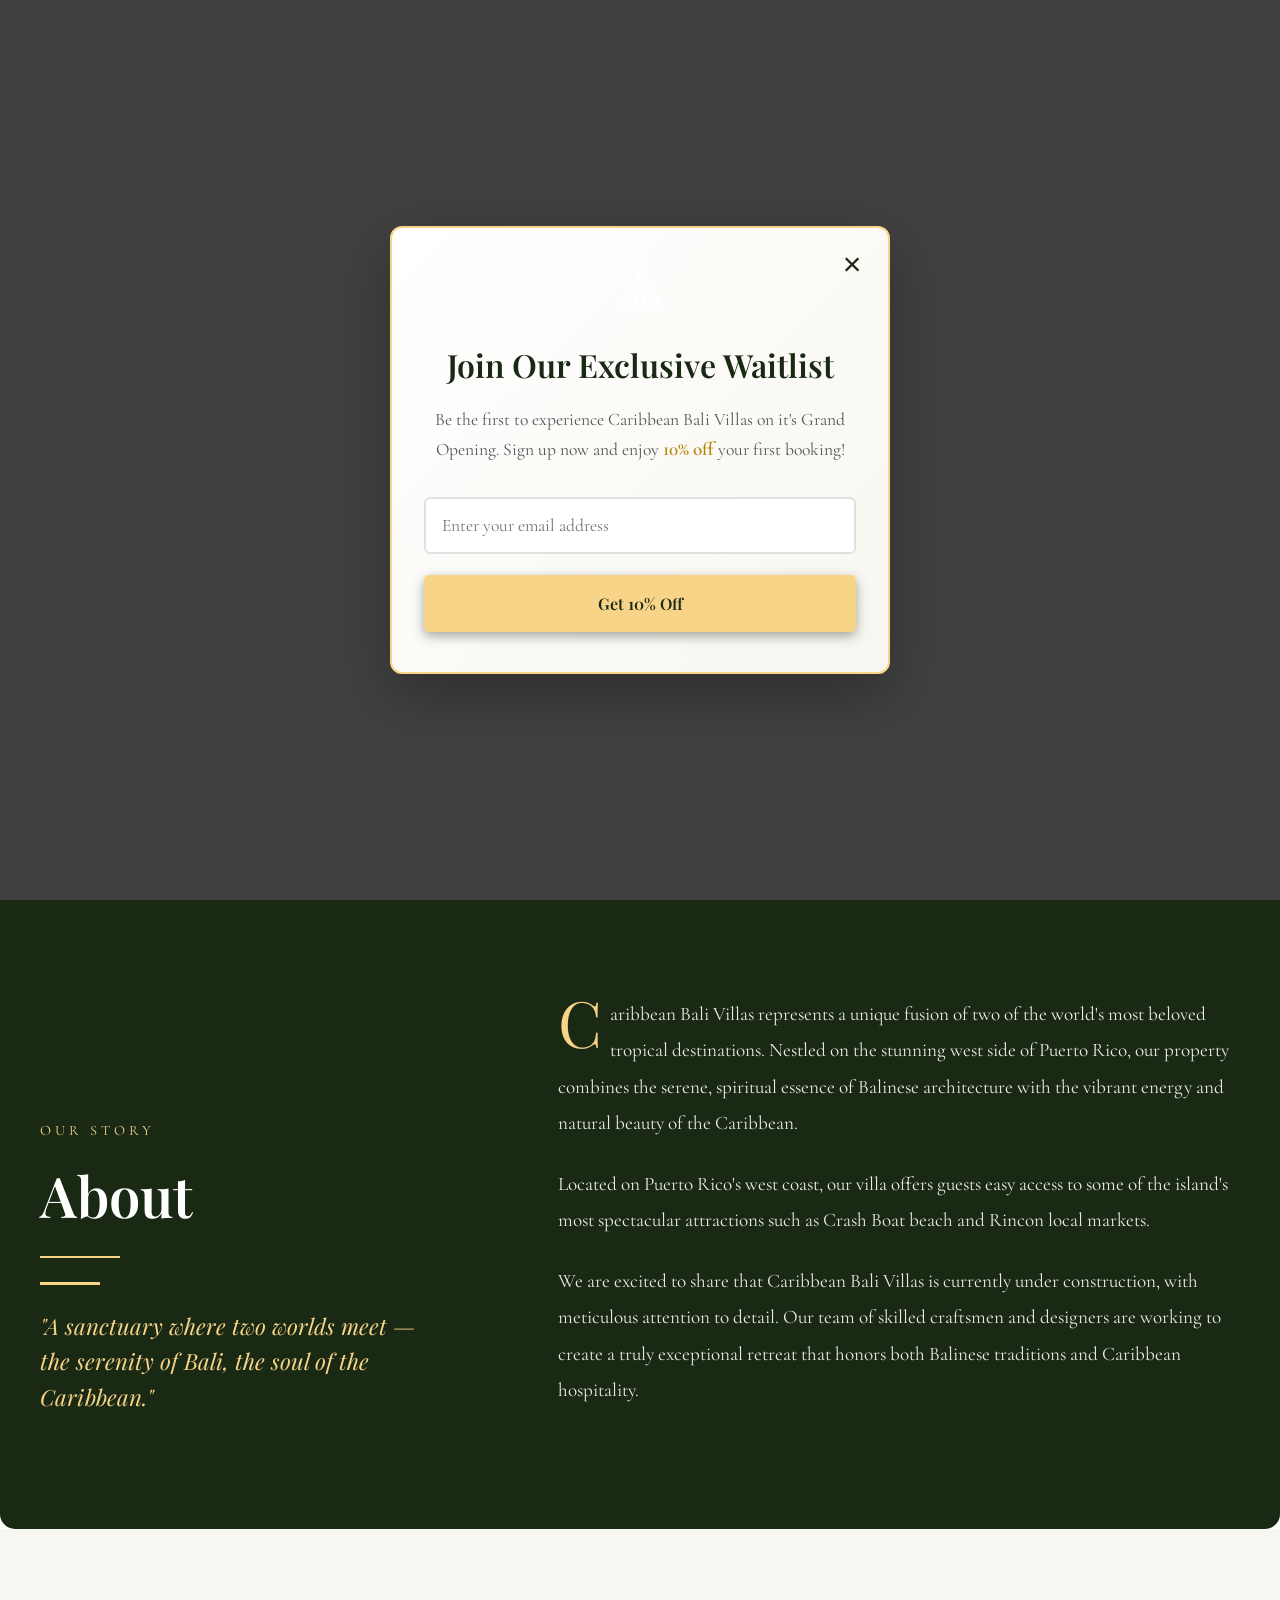
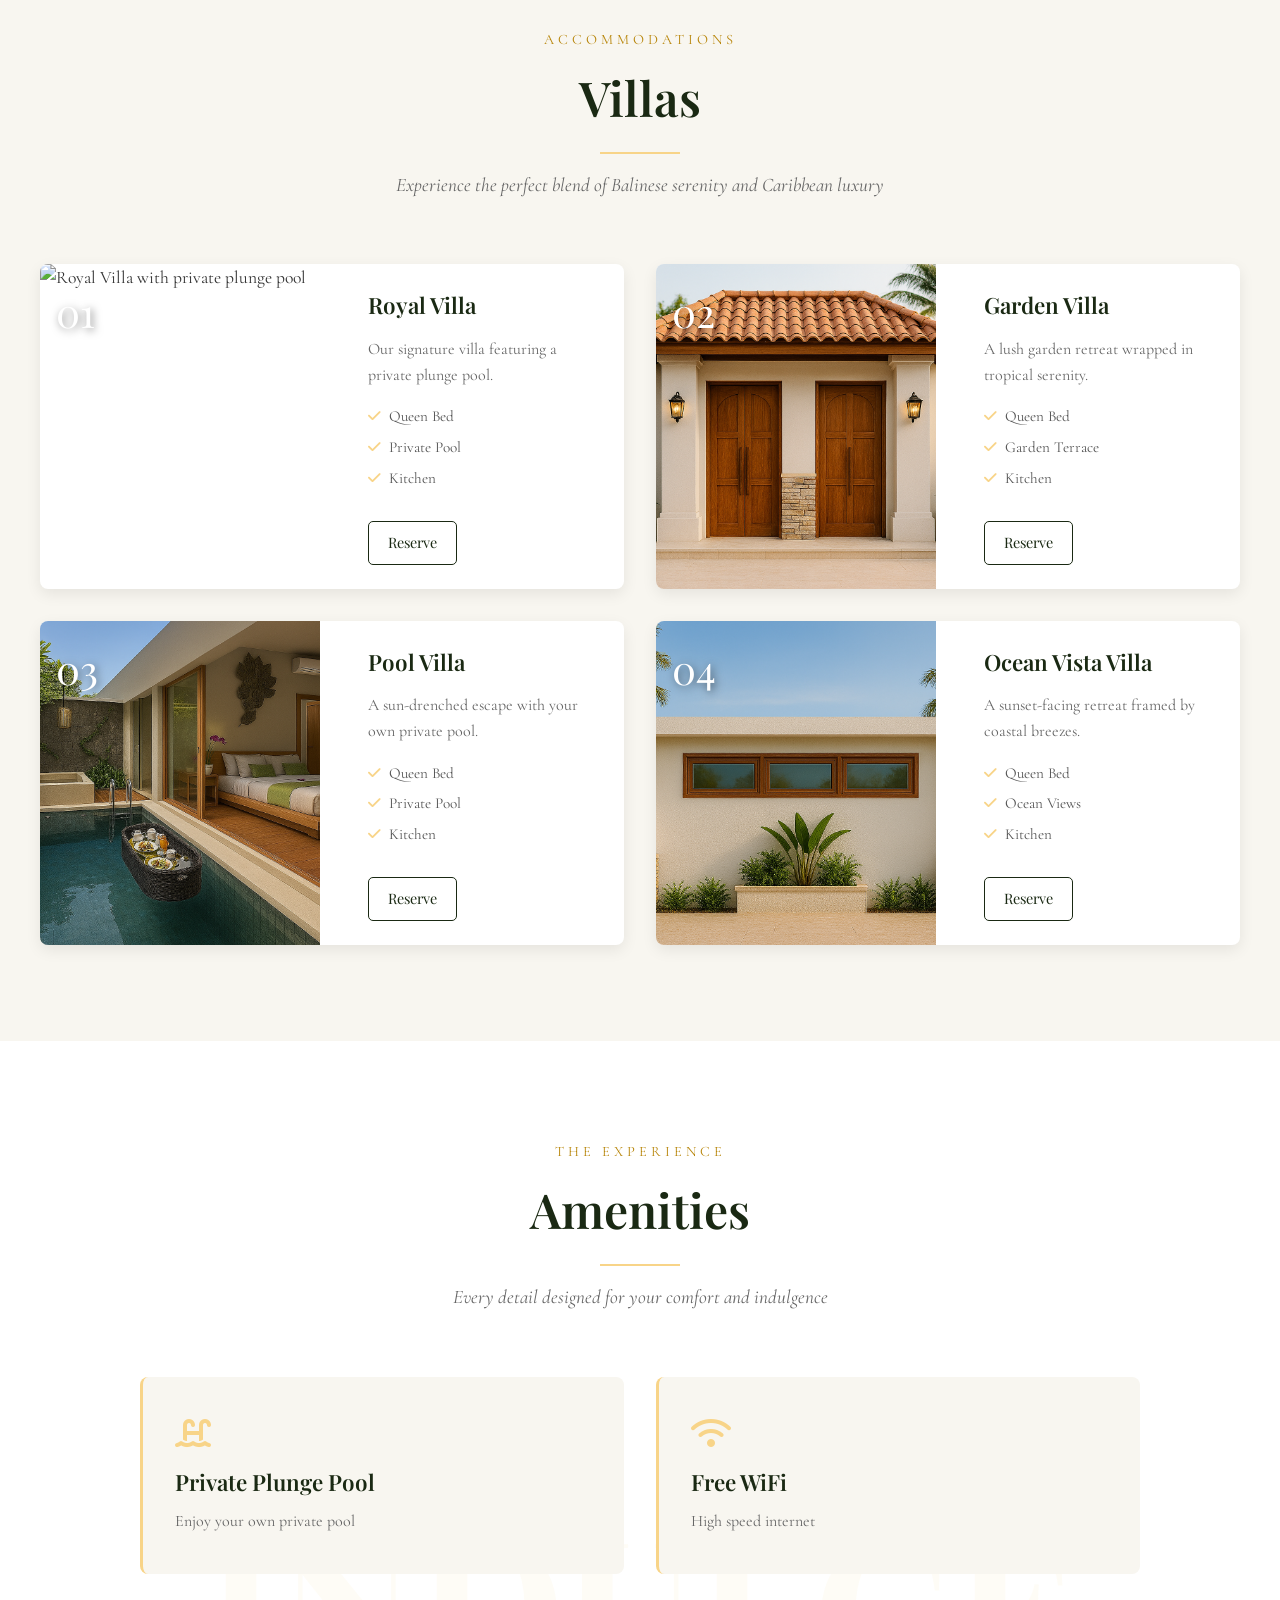
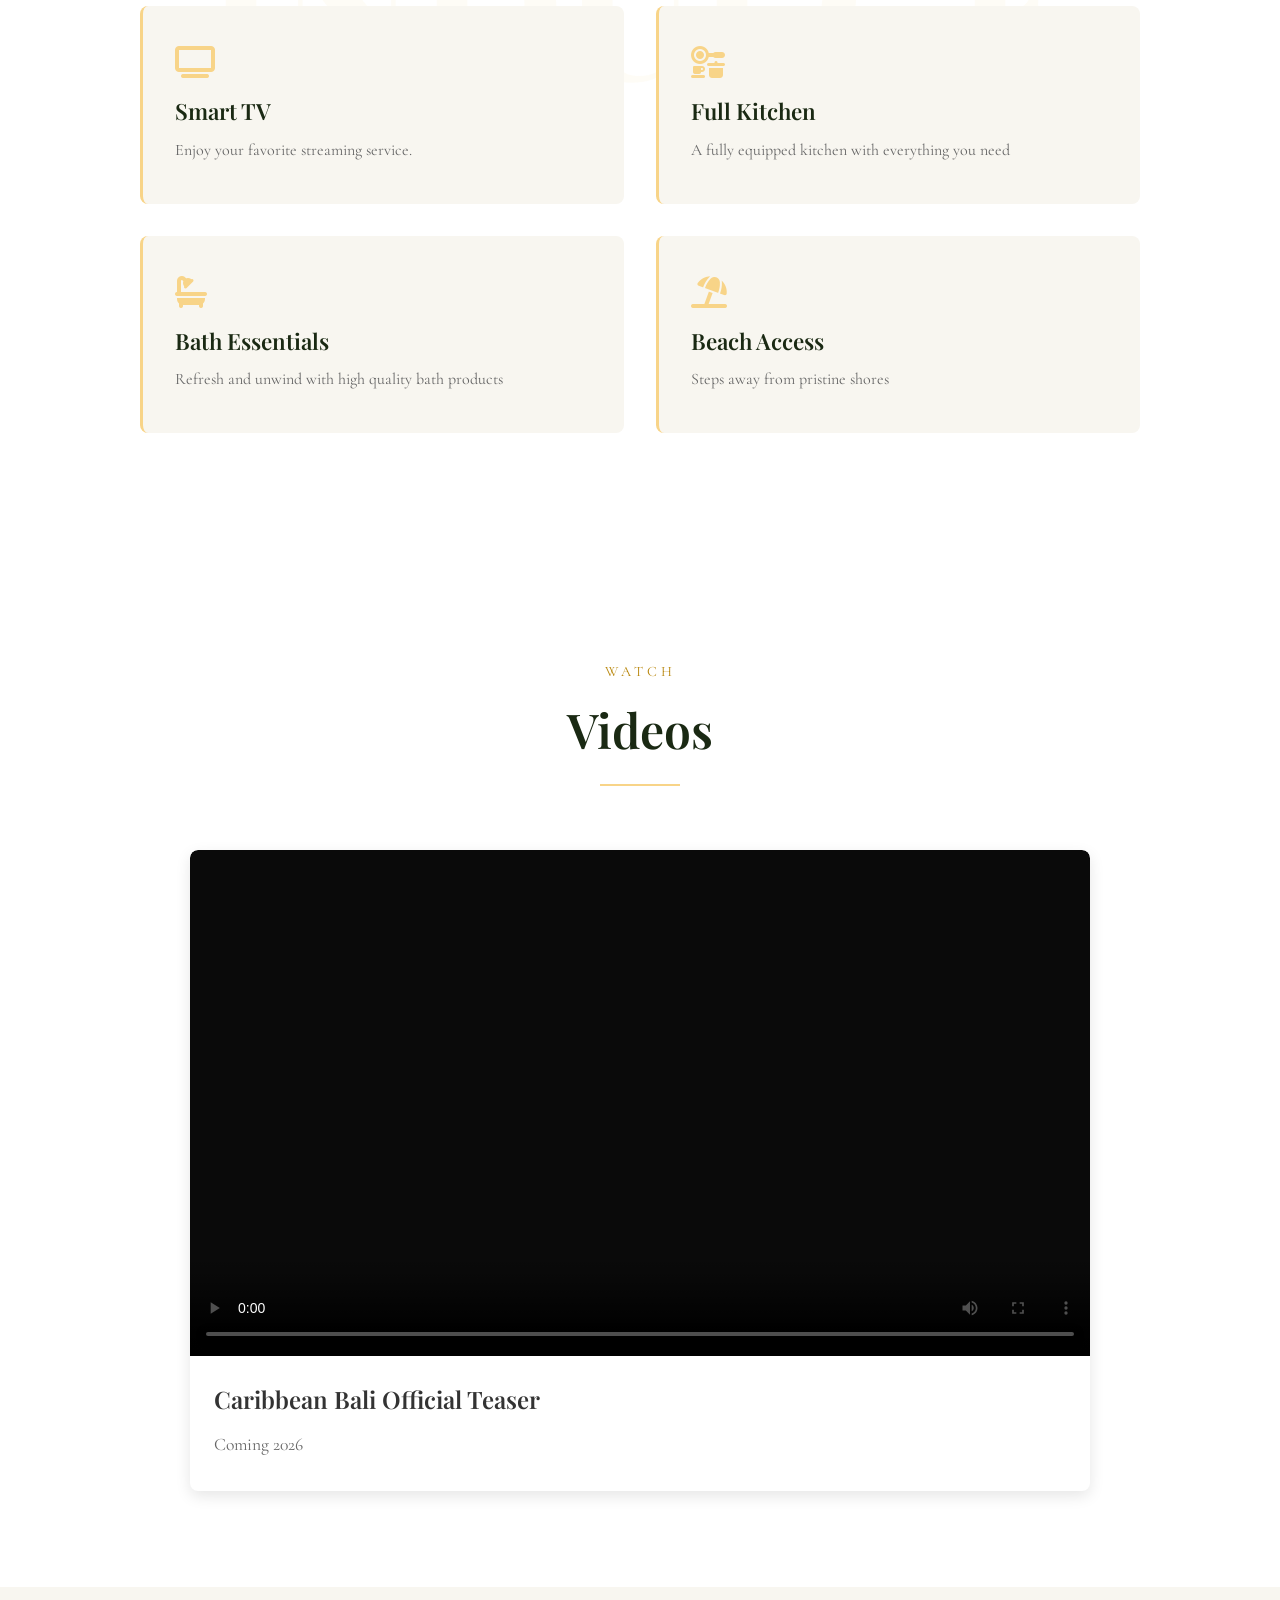
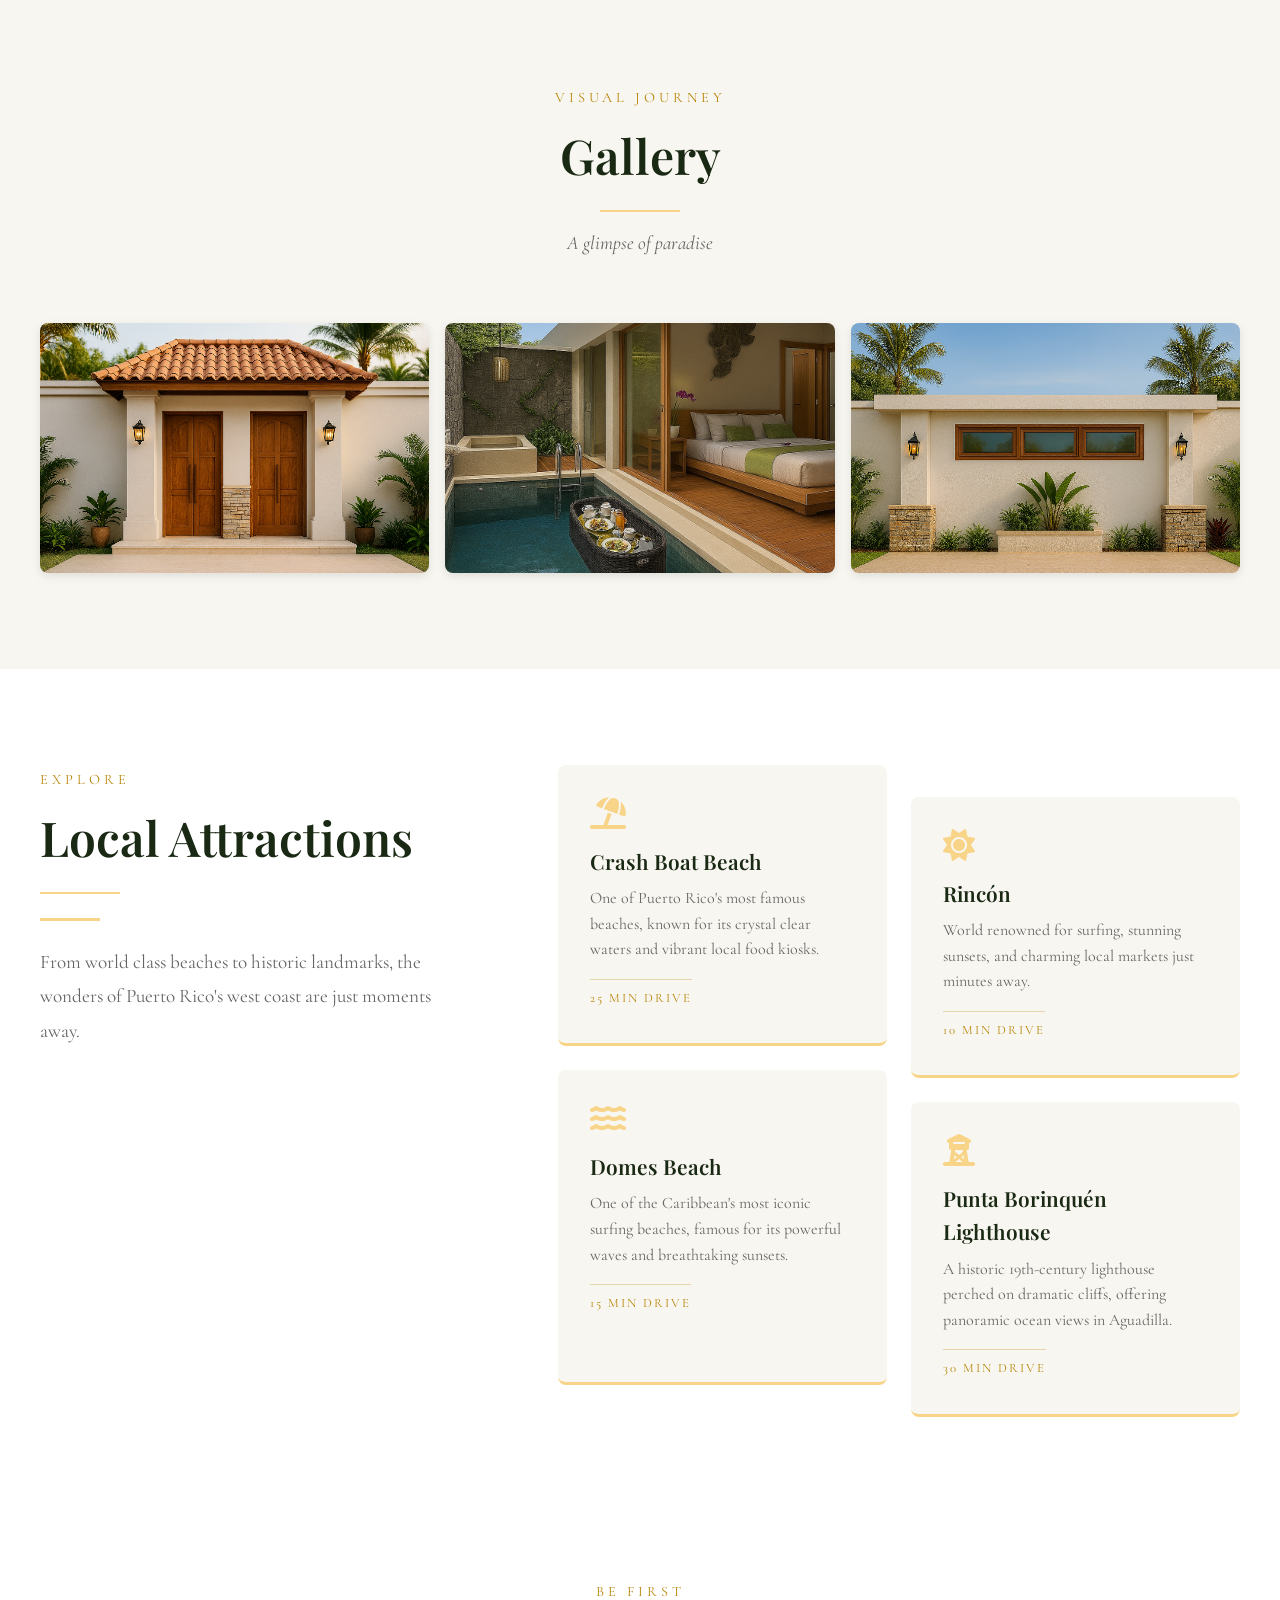
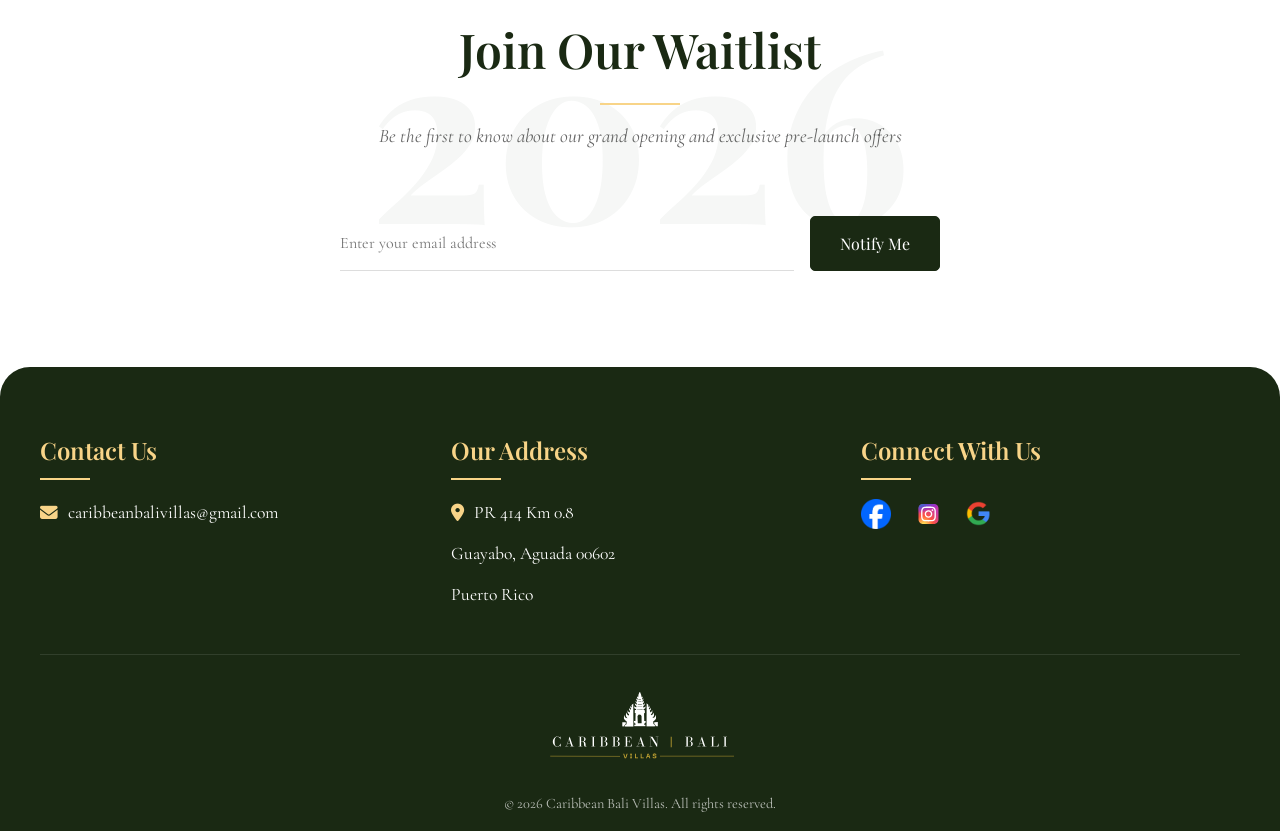
==== commit a6e2c6b9: "added rooms" ====
--- a/index.html
+++ b/index.html
@@ -158,7 +158,7 @@
             <div class="rooms-grid">
                 <article id="villa1" class="room-list-item">
                     <div class="room-list-image">
-                        <img src="./assets/images/villa1.jpeg" alt="Pool Villa with private swimming pool" loading="lazy">
+                        <img src="./assets/images/villa1.jpeg" alt="Royal Villa with private plunge pool" loading="lazy">
                         <span class="room-number">01</span>
                     </div>
                     <div class="room-list-info">
@@ -169,55 +169,55 @@
                             <li><i class="fa-solid fa-check"></i> Private Pool</li>
                             <li><i class="fa-solid fa-check"></i> Kitchen</li>
                         </ul>
-                        <a href="#waitlist" class="btn btn-sm">Reserve</a>
+                        <a href="./rooms/villa1.html" class="btn btn-sm">Reserve</a>
                     </div>
                 </article>
                 <article id="villa2" class="room-list-item">
                     <div class="room-list-image">
-                        <img src="./assets/images/construction.svg" alt="Pool Villa with private swimming pool" loading="lazy">
+                        <img src="./assets/images/bg01.jpg" alt="Garden Villa surrounded by lush tropical gardens" loading="lazy">
                         <span class="room-number">02</span>
                     </div>
                     <div class="room-list-info">
-                        <h3>Royal Villa</h3>
-                        <p class="room-desc">Our signature villa featuring a private plunge pool.</p>
+                        <h3>Garden Villa</h3>
+                        <p class="room-desc">A lush garden retreat wrapped in tropical serenity.</p>
+                        <ul class="room-features">
+                            <li><i class="fa-solid fa-check"></i> Queen Bed</li>
+                            <li><i class="fa-solid fa-check"></i> Garden Terrace</li>
+                            <li><i class="fa-solid fa-check"></i> Kitchen</li>
+                        </ul>
+                        <a href="./rooms/villa2.html" class="btn btn-sm">Reserve</a>
+                    </div>
+                </article>
+                <article id="villa3" class="room-list-item">
+                    <div class="room-list-image">
+                        <img src="./assets/images/bg02.jpg" alt="Pool Villa with a sun-drenched private pool" loading="lazy">
+                        <span class="room-number">03</span>
+                    </div>
+                    <div class="room-list-info">
+                        <h3>Pool Villa</h3>
+                        <p class="room-desc">A sun-drenched escape with your own private pool.</p>
                         <ul class="room-features">
                             <li><i class="fa-solid fa-check"></i> Queen Bed</li>
                             <li><i class="fa-solid fa-check"></i> Private Pool</li>
                             <li><i class="fa-solid fa-check"></i> Kitchen</li>
                         </ul>
-                        <a href="#waitlist" class="btn btn-sm">Reserve</a>
-                    </div>
-                </article>
-                <article id="villa3" class="room-list-item">
-                    <div class="room-list-image">
-                        <img src="./assets/images/construction-flip.svg" alt="Pool Villa with private swimming pool" loading="lazy">
-                        <span class="room-number">03</span>
-                    </div>
-                    <div class="room-list-info">
-                        <h3>Royal Villa</h3>
-                        <p class="room-desc">Our signature villa featuring a private plunge pool.</p>
-                        <ul class="room-features">
-                            <li><i class="fa-solid fa-check"></i> Queen Bed</li>
-                            <li><i class="fa-solid fa-check"></i> Private Pool</li>
-                            <li><i class="fa-solid fa-check"></i> Kitchen</li>
-                        </ul>
-                        <a href="#waitlist" class="btn btn-sm">Reserve</a>
+                        <a href="./rooms/villa3.html" class="btn btn-sm">Reserve</a>
                     </div>
                 </article>
                 <article id="villa4" class="room-list-item">
                     <div class="room-list-image">
-                        <img src="./assets/images/construction.svg" alt="Pool Villa with private swimming pool" loading="lazy">
+                        <img src="./assets/images/bg03.jpg" alt="Ocean Vista Villa with sunset-facing balcony" loading="lazy">
                         <span class="room-number">04</span>
                     </div>
                     <div class="room-list-info">
-                        <h3>Royal Villa</h3>
-                        <p class="room-desc">Our signature villa featuring a private plunge pool.</p>
+                        <h3>Ocean Vista Villa</h3>
+                        <p class="room-desc">A sunset-facing retreat framed by coastal breezes.</p>
                         <ul class="room-features">
                             <li><i class="fa-solid fa-check"></i> Queen Bed</li>
-                            <li><i class="fa-solid fa-check"></i> Private Pool</li>
+                            <li><i class="fa-solid fa-check"></i> Ocean Views</li>
                             <li><i class="fa-solid fa-check"></i> Kitchen</li>
                         </ul>
-                        <a href="#waitlist" class="btn btn-sm">Reserve</a>
+                        <a href="./rooms/villa4.html" class="btn btn-sm">Reserve</a>
                     </div>
                 </article>
             </div>
@@ -567,4 +567,4 @@
     <!-- JavaScript -->
     <script src="./assets/script.js"></script>
 </body>
-</html>+</html>
--- a/assets/style.css
+++ b/assets/style.css
@@ -738,6 +738,7 @@
     gap: 1.5rem;
     background-color: #fff;
     border-radius: 8px;
+    overflow: hidden;
     box-shadow: 0 5px 15px rgba(0, 0, 0, 0.08);
     transition: transform 0.3s ease, box-shadow 0.3s ease;
 }
@@ -745,18 +746,12 @@
 .room-list-item:hover {
     transform: translateY(-5px);
     box-shadow: 0 15px 30px rgba(0, 0, 0, 0.15);
-}
-
-.room-list-item.dropdown-open {
-    z-index: 10;
-    position: relative;
 }
 
 .room-list-image {
     position: relative;
     overflow: hidden;
     min-height: 200px;
-    border-radius: 8px 0 0 8px;
 }
 
 .room-list-image img {
@@ -785,7 +780,7 @@
 
 .room-desc {
     color: #666;
-    margin-bottom: 0.8rem;
+    margin-bottom: 1rem;
     font-size: 1rem;
 }
 
@@ -812,94 +807,13 @@
     padding: 0.6rem 1.2rem;
     font-size: 0.9rem;
     border-color: #1a2913;
+    color: #1a2913;
+    align-self: flex-start;
+}
+
+.btn-sm:hover {
+    background-color: #1a2913;
     color: #fff;
-    align-self: flex-start;
-    background-color: #1a2913;
-}
-
-.btn-sm:hover {
-    background-color: #f8d488;
-    border-color: #f8d488;
-    color: #1a2913;
-}
-
-/* Reserve Dropdown */
-.reserve-dropdown {
-    position: relative;
-    display: inline-block;
-}
-
-.reserve-btn {
-    display: inline-flex;
-    align-items: center;
-    gap: 0.5rem;
-    cursor: pointer;
-}
-
-.reserve-btn i {
-    font-size: 0.75rem;
-    transition: transform 0.3s ease;
-}
-
-.reserve-dropdown.open .reserve-btn i {
-    transform: rotate(180deg);
-}
-
-.reserve-dropdown-menu {
-    position: absolute;
-    top: calc(100% + 0.5rem);
-    left: 0;
-    min-width: 190px;
-    background-color: #fff;
-    border-radius: 8px;
-    border: 1px solid rgba(0, 0, 0, 0.08);
-    box-shadow: 0 10px 30px rgba(0, 0, 0, 0.15);
-    padding: 0.4rem;
-    opacity: 0;
-    visibility: hidden;
-    transform: translateY(-8px);
-    transition: opacity 0.3s ease, transform 0.3s ease, visibility 0.3s ease;
-    z-index: 100;
-}
-
-.reserve-dropdown.open .reserve-dropdown-menu {
-    opacity: 1;
-    visibility: visible;
-    transform: translateY(0);
-}
-
-.reserve-dropdown-menu a {
-    display: flex;
-    align-items: center;
-    gap: 0.6rem;
-    padding: 0.6rem 0.8rem;
-    color: #1a2913;
-    text-decoration: none;
-    font-family: 'Cormorant Garamond', serif;
-    font-size: 1rem;
-    border-radius: 6px;
-    transition: background-color 0.2s ease, color 0.2s ease;
-    white-space: nowrap;
-}
-
-.reserve-dropdown-menu a i {
-    font-size: 1.1rem;
-    width: 20px;
-    text-align: center;
-    color: #b8860b;
-    transition: color 0.2s ease;
-}
-
-.reserve-dropdown-menu a .fa-airbnb {
-    color: #FF5A5F;
-}
-
-.reserve-dropdown-menu a .fa-hotel {
-    color: #003580;
-}
-
-.reserve-dropdown-menu a:hover {
-    background-color: #f8d488;
 }
 
 /* ============================================
@@ -1890,22 +1804,6 @@
     
     .room-list-image {
         min-height: 200px;
-        border-radius: 8px 8px 0 0;
-    }
-    
-    .reserve-dropdown {
-        width: 100%;
-    }
-    
-    .reserve-btn {
-        width: 100%;
-        justify-content: center;
-    }
-    
-    .reserve-dropdown-menu {
-        left: 0;
-        right: 0;
-        min-width: 0;
     }
     
     .amenity-row {
@@ -2033,4 +1931,17 @@
     .waitlist-watermark {
         font-size: 8rem;
     }
-}+}
+
+/* Hospitable Direct Booking Widget container */
+.booking-widget-container {
+    max-width: 900px;
+    margin: 3rem auto 0;
+    padding: 0 2rem;
+    min-height: 400px;
+}
+
+.booking-widget-container iframe {
+    border-radius: 12px;
+    box-shadow: 0 10px 30px rgba(0, 0, 0, 0.08);
+}
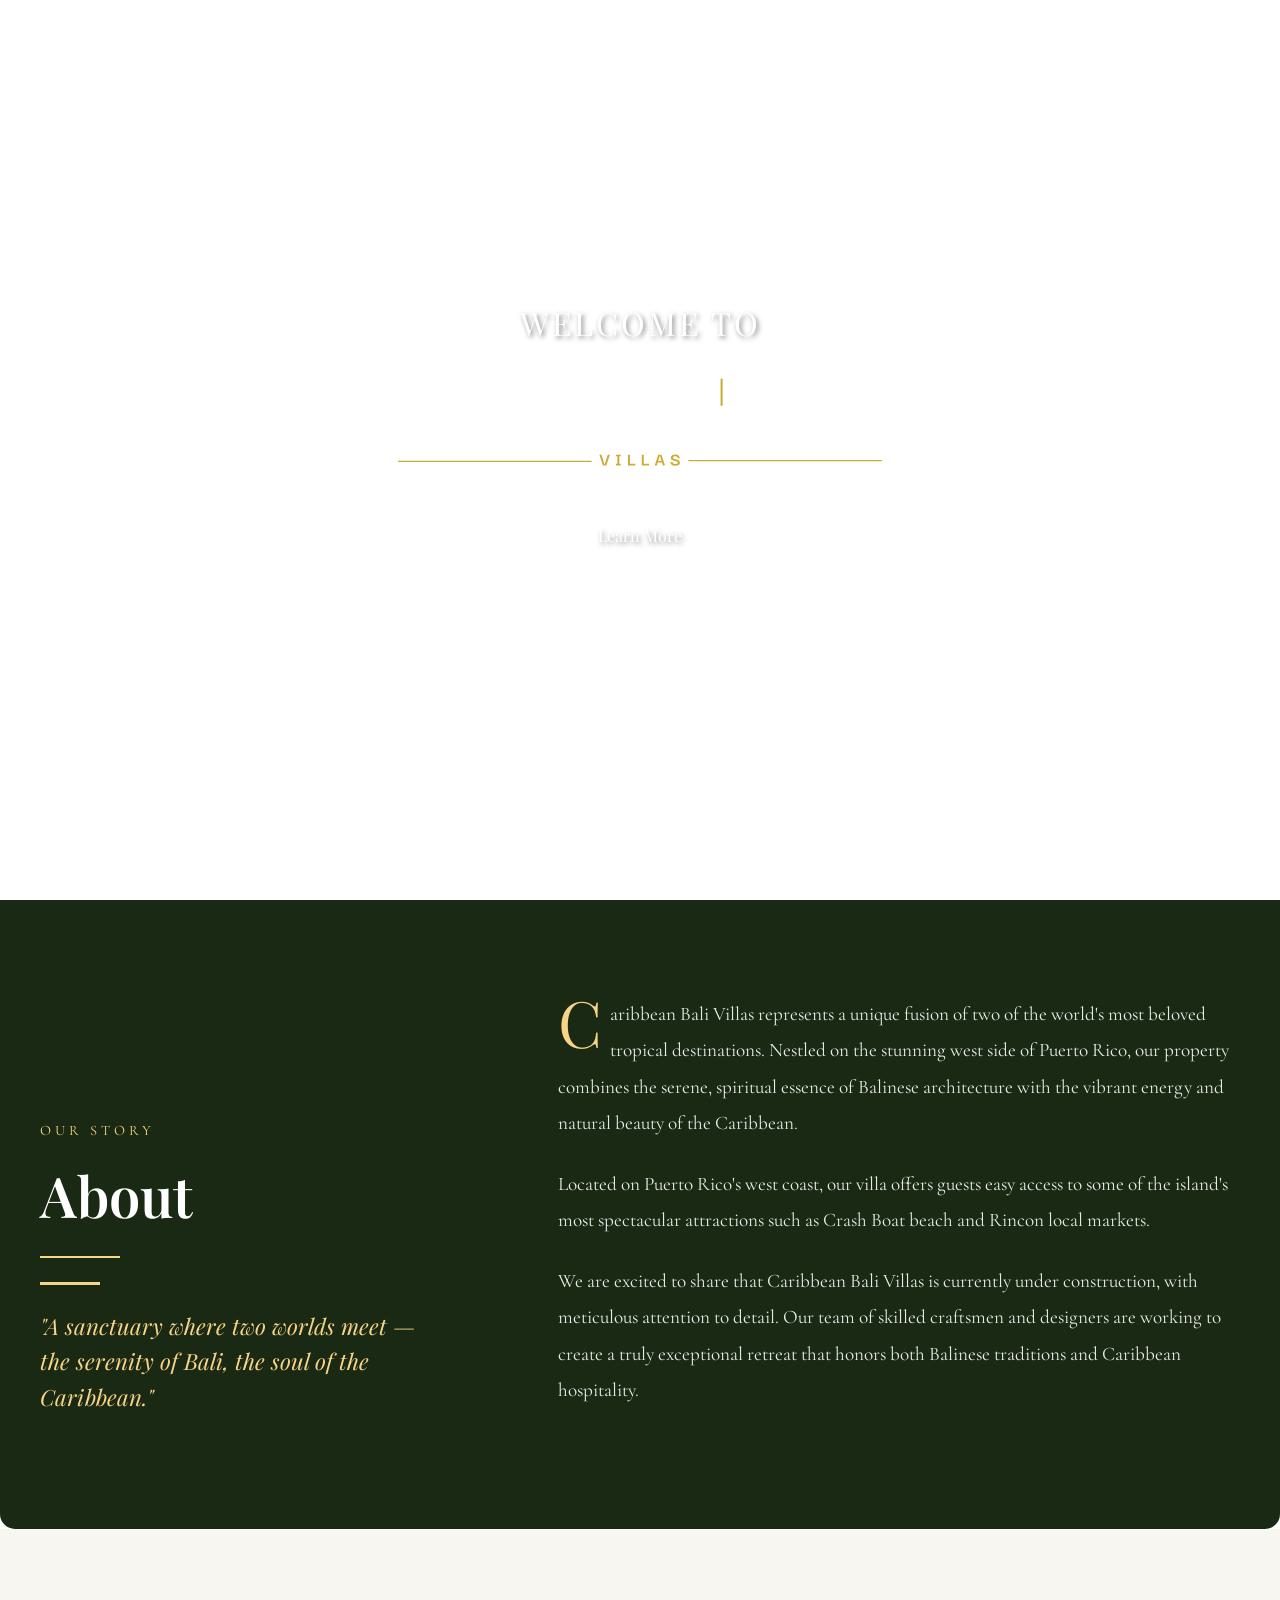
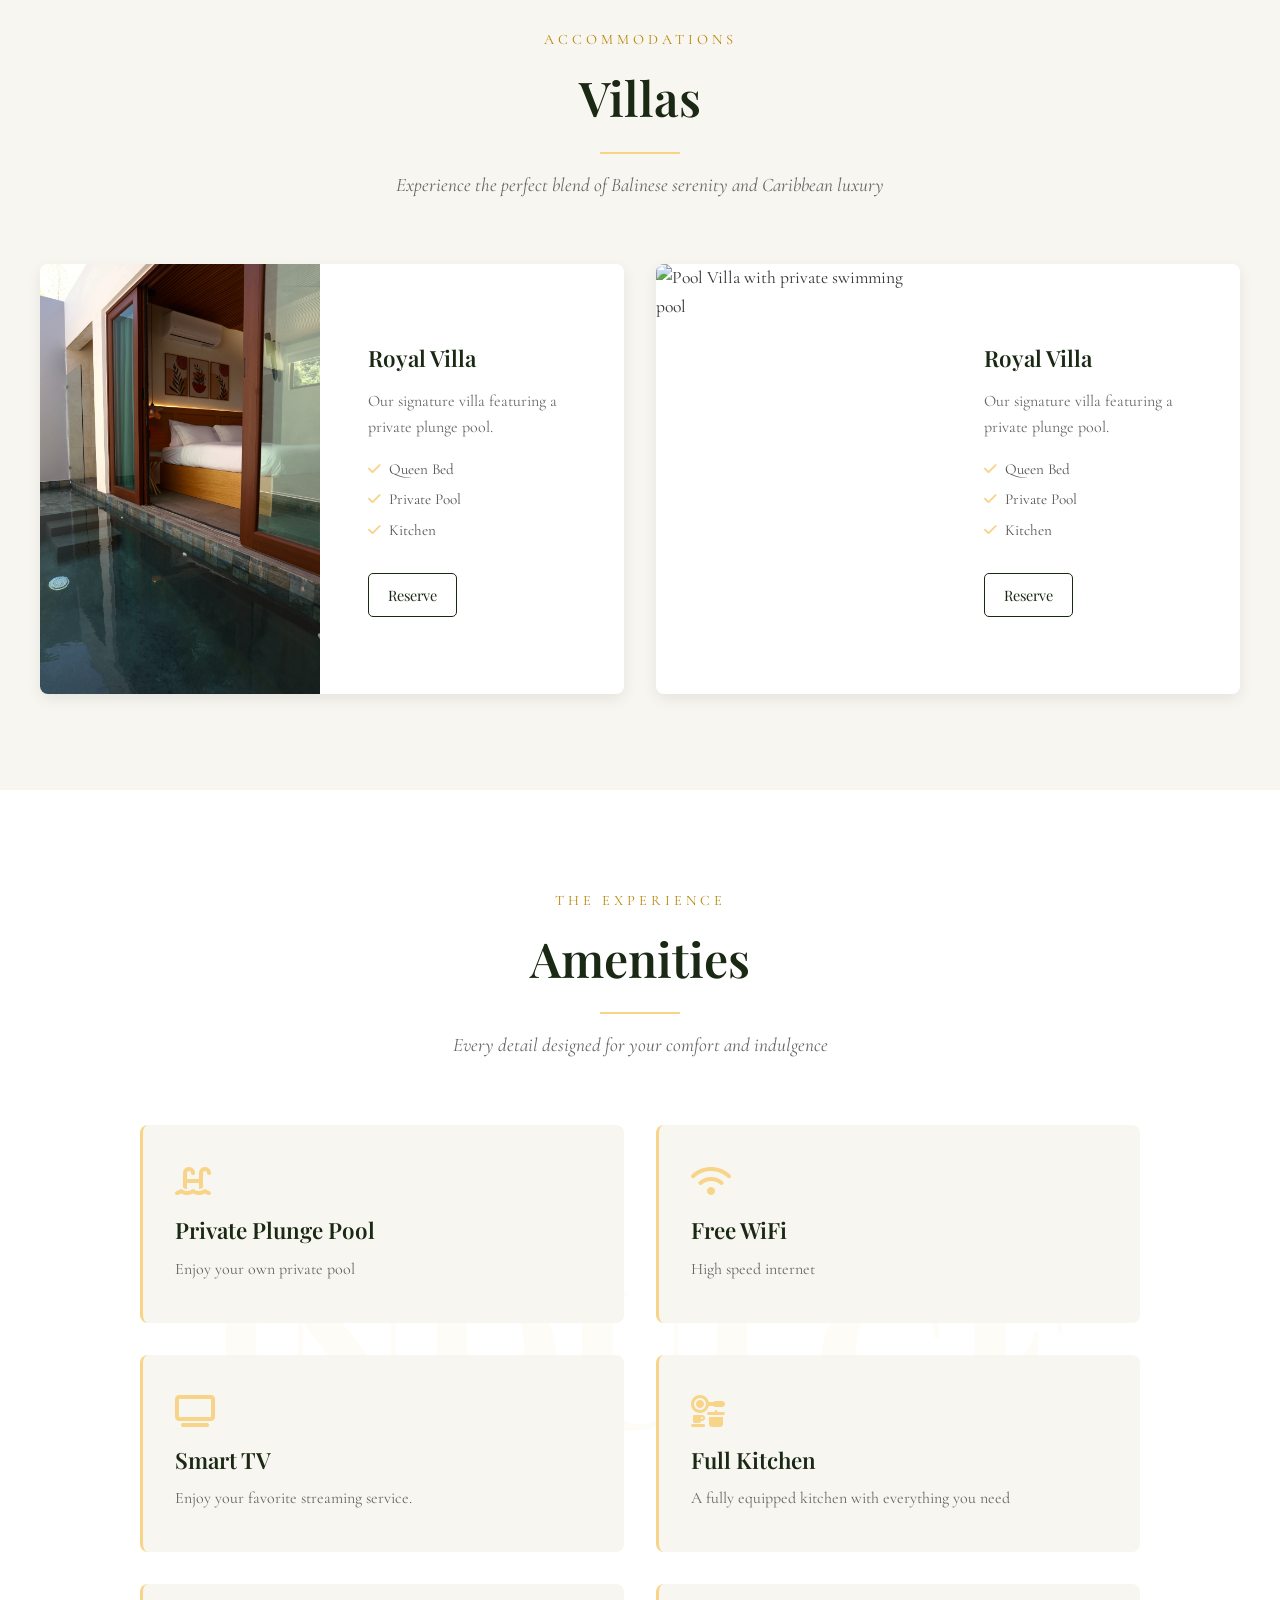
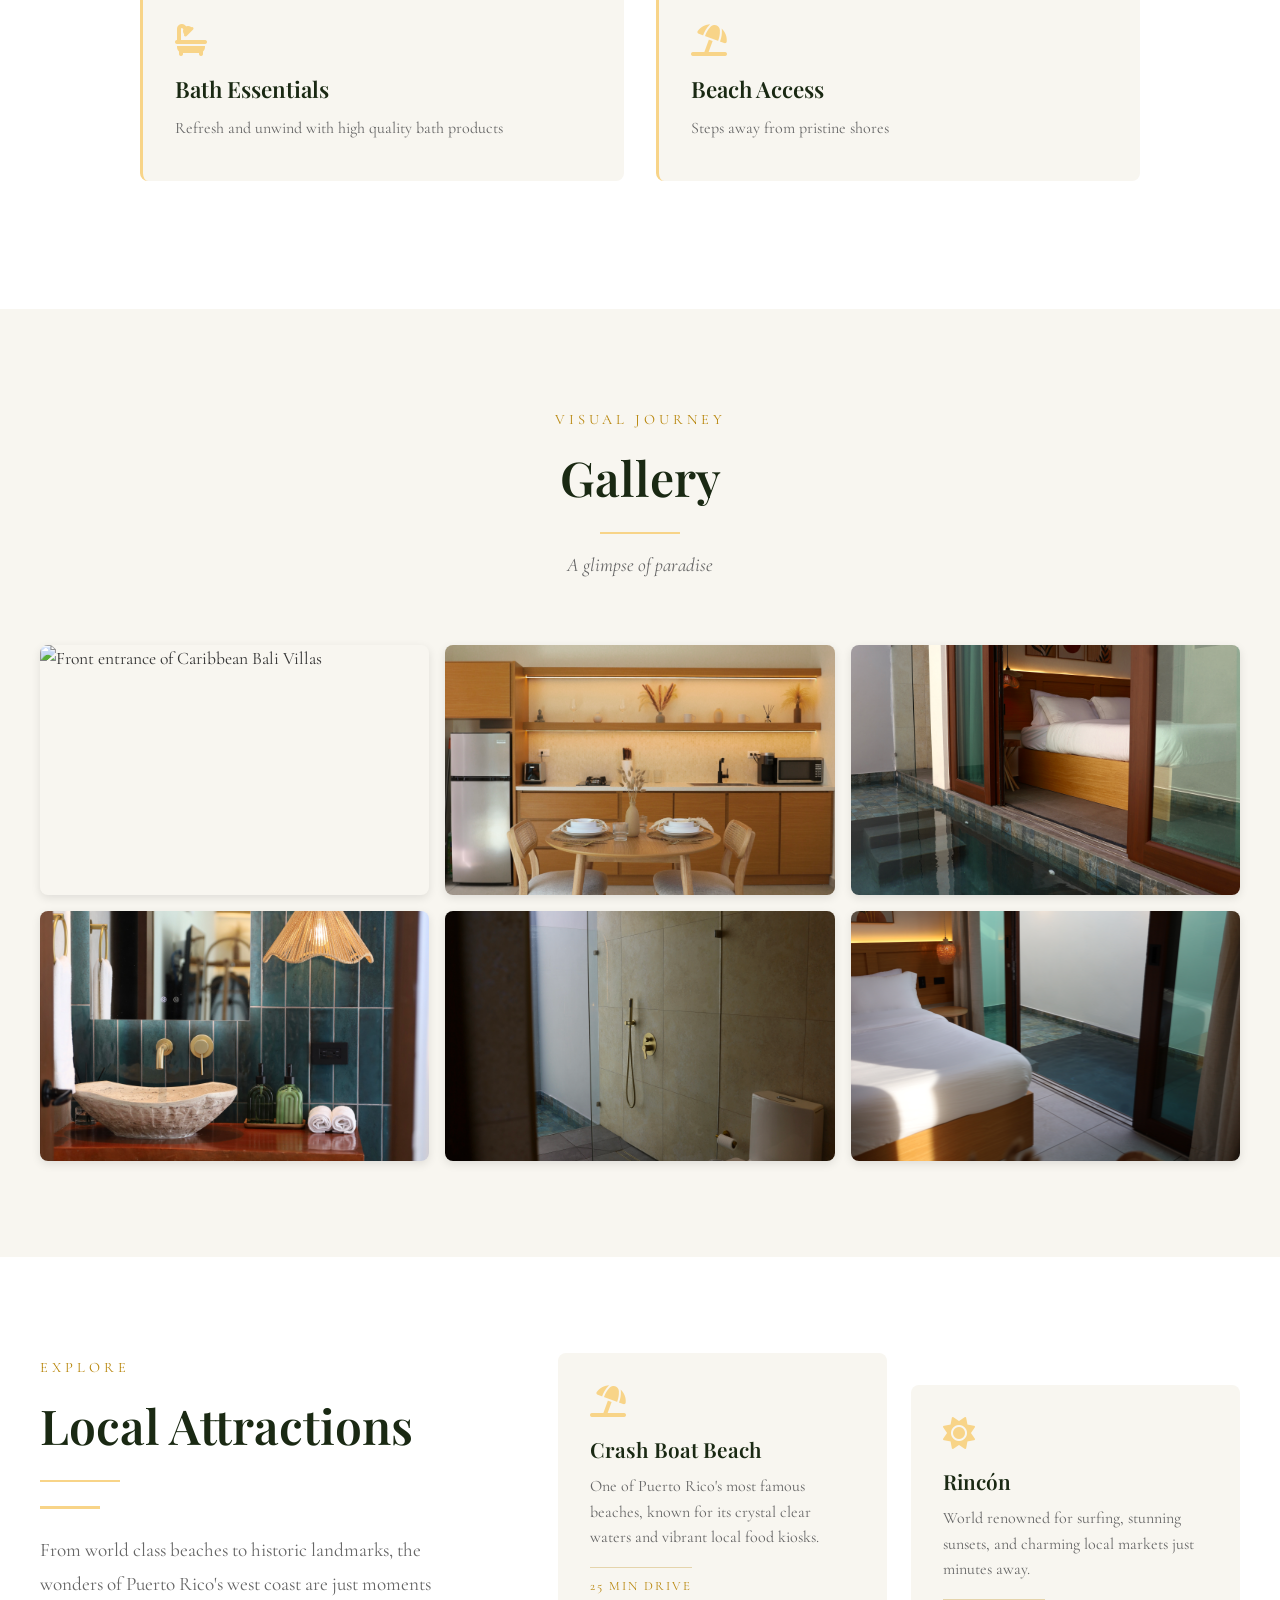
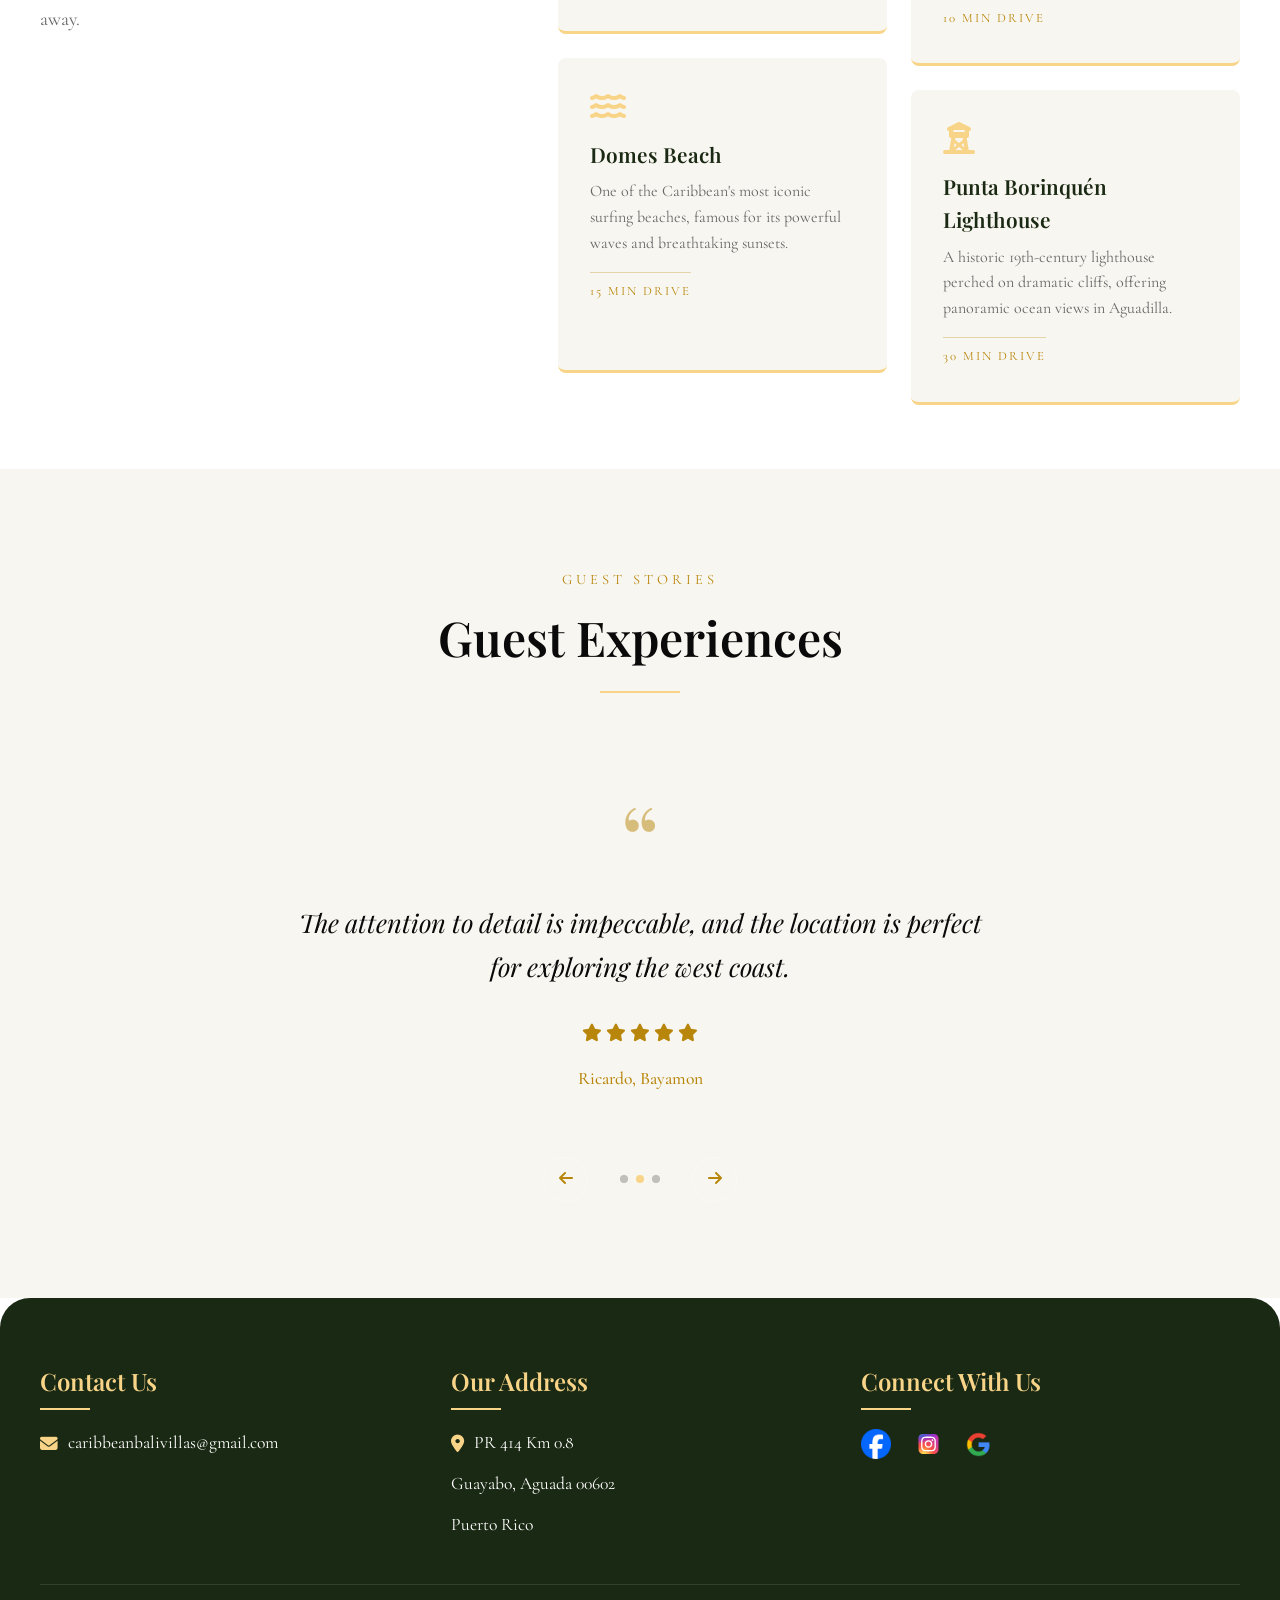
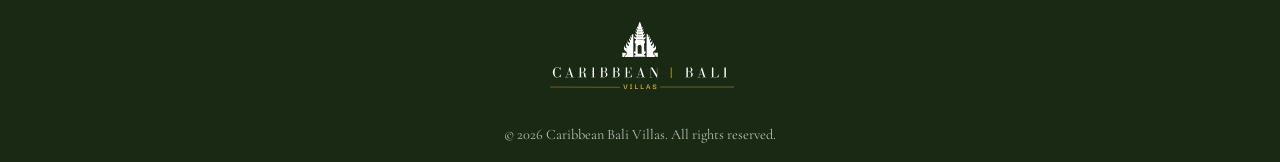
==== commit 45ddd662: "added pictures and booking links" ====
--- a/index.html
+++ b/index.html
@@ -62,6 +62,14 @@
         ]
     }
     </script>
+
+    <!-- Hospitable Direct Widget -->
+    <script
+    src="https://cdn.hsptb.com/direct-booking-widget/widget-loader.prod.js"
+    data-site-uuid="a2b2e27d-272e-42a2-a0a2-994a92c7531e"
+    data-property-id="2487754"
+    data-theme="boutique">
+    </script>
 </head>
 <body>
     <!-- Loading Screen -->
@@ -69,8 +77,8 @@
         <img src="./assets/images/logo.svg" alt="" class="loading-logo">
     </div>
 
-    <!-- Waitlist Popup Modal -->
-    <div id="waitlistPopup" class="popup-overlay" role="dialog" aria-modal="true" aria-labelledby="popupTitle">
+    <!-- Waitlist Popup Modal (REMOVED TEMPORARILY) -->
+    <!-- <div id="waitlistPopup" class="popup-overlay" role="dialog" aria-modal="true" aria-labelledby="popupTitle">
         <div class="popup-content">
             <button class="popup-close" id="closePopup" aria-label="Close popup">&times;</button>
             <div class="popup-header">
@@ -91,7 +99,7 @@
                 <p id="popupError" class="popup-error" hidden>Something went wrong. Please try again.</p>
             </form>
         </div>
-    </div>
+    </div> -->
 
     <!-- Navigation Bar -->
     <nav class="navbar" aria-label="Main navigation">
@@ -110,7 +118,7 @@
                     <li><a href="#gallery">Gallery</a></li>
                     <li><a href="#attractions">Attractions</a></li>
                     <li><a href="#contact">Contact</a></li>
-                    <li><a href="#waitlist" class="nav-book-btn">Book Now</a></li>
+                    <li><a href="#rooms" class="nav-book-btn">Book Now</a></li>
                 </ul>
             </div>
         </div>
@@ -156,9 +164,9 @@
                 <p class="section-subtitle">Experience the perfect blend of Balinese serenity and Caribbean luxury</p>
             </div>
             <div class="rooms-grid">
-                <article id="villa1" class="room-list-item">
+                <!-- <article id="villa1" class="room-list-item">
                     <div class="room-list-image">
-                        <img src="./assets/images/villa1.jpeg" alt="Royal Villa with private plunge pool" loading="lazy">
+                        <img src="./assets/images/construction-flip.svg" alt="Pool Villa with private swimming pool" loading="lazy">
                         <span class="room-number">01</span>
                     </div>
                     <div class="room-list-info">
@@ -169,55 +177,55 @@
                             <li><i class="fa-solid fa-check"></i> Private Pool</li>
                             <li><i class="fa-solid fa-check"></i> Kitchen</li>
                         </ul>
-                        <a href="./rooms/villa1.html" class="btn btn-sm">Reserve</a>
+                        <a href="#waitlist" class="btn btn-sm">Reserve</a>
                     </div>
                 </article>
                 <article id="villa2" class="room-list-item">
                     <div class="room-list-image">
-                        <img src="./assets/images/bg01.jpg" alt="Garden Villa surrounded by lush tropical gardens" loading="lazy">
+                        <img src="./assets/images/construction.svg" alt="Pool Villa with private swimming pool" loading="lazy">
                         <span class="room-number">02</span>
                     </div>
                     <div class="room-list-info">
-                        <h3>Garden Villa</h3>
-                        <p class="room-desc">A lush garden retreat wrapped in tropical serenity.</p>
-                        <ul class="room-features">
-                            <li><i class="fa-solid fa-check"></i> Queen Bed</li>
-                            <li><i class="fa-solid fa-check"></i> Garden Terrace</li>
-                            <li><i class="fa-solid fa-check"></i> Kitchen</li>
-                        </ul>
-                        <a href="./rooms/villa2.html" class="btn btn-sm">Reserve</a>
-                    </div>
-                </article>
-                <article id="villa3" class="room-list-item">
-                    <div class="room-list-image">
-                        <img src="./assets/images/bg02.jpg" alt="Pool Villa with a sun-drenched private pool" loading="lazy">
-                        <span class="room-number">03</span>
-                    </div>
-                    <div class="room-list-info">
-                        <h3>Pool Villa</h3>
-                        <p class="room-desc">A sun-drenched escape with your own private pool.</p>
+                        <h3>Royal Villa</h3>
+                        <p class="room-desc">Our signature villa featuring a private plunge pool.</p>
                         <ul class="room-features">
                             <li><i class="fa-solid fa-check"></i> Queen Bed</li>
                             <li><i class="fa-solid fa-check"></i> Private Pool</li>
                             <li><i class="fa-solid fa-check"></i> Kitchen</li>
                         </ul>
-                        <a href="./rooms/villa3.html" class="btn btn-sm">Reserve</a>
+                        <a href="#waitlist" class="btn btn-sm">Reserve</a>
+                    </div>
+                </article> -->
+                <article id="villa3" class="room-list-item">
+                    <div class="room-list-image">
+                        <img src="./assets/images/villa3.jpeg" alt="Pool Villa with private swimming pool" loading="lazy">
+                        <span class="room-number"></span>
+                    </div>
+                    <div class="room-list-info">
+                        <h3>Royal Villa</h3>
+                        <p class="room-desc">Our signature villa featuring a private plunge pool.</p>
+                        <ul class="room-features">
+                            <li><i class="fa-solid fa-check"></i> Queen Bed</li>
+                            <li><i class="fa-solid fa-check"></i> Private Pool</li>
+                            <li><i class="fa-solid fa-check"></i> Kitchen</li>
+                        </ul>
+                        <a href="https://www.airbnb.com/h/caribbeanbalivillas3" target="_blank" class="btn btn-sm">Reserve</a>
                     </div>
                 </article>
                 <article id="villa4" class="room-list-item">
                     <div class="room-list-image">
-                        <img src="./assets/images/bg03.jpg" alt="Ocean Vista Villa with sunset-facing balcony" loading="lazy">
-                        <span class="room-number">04</span>
+                        <img src="./assets/images/villa4.jpeg" alt="Pool Villa with private swimming pool" loading="lazy">
+                        <span class="room-number"></span>
                     </div>
                     <div class="room-list-info">
-                        <h3>Ocean Vista Villa</h3>
-                        <p class="room-desc">A sunset-facing retreat framed by coastal breezes.</p>
+                        <h3>Royal Villa</h3>
+                        <p class="room-desc">Our signature villa featuring a private plunge pool.</p>
                         <ul class="room-features">
                             <li><i class="fa-solid fa-check"></i> Queen Bed</li>
-                            <li><i class="fa-solid fa-check"></i> Ocean Views</li>
+                            <li><i class="fa-solid fa-check"></i> Private Pool</li>
                             <li><i class="fa-solid fa-check"></i> Kitchen</li>
                         </ul>
-                        <a href="./rooms/villa4.html" class="btn btn-sm">Reserve</a>
+                        <a href="https://www.airbnb.com/h/caribbeanbalivillas4" target="_blank" class="btn btn-sm">Reserve</a>
                     </div>
                 </article>
             </div>
@@ -273,7 +281,7 @@
         </section>
         
         <!-- Video Section -->
-        <section id="videos" class="section video-section">
+        <!-- <section id="videos" class="section video-section">
             <div class="section-header">
                 <span class="section-eyebrow">Watch</span>
                 <h2 class="section-title">Videos</h2>
@@ -292,7 +300,7 @@
                     </div>
                 </div>
             </div>
-        </section>
+        </section> -->
         
         <!-- Gallery Section - Masonry Editorial Grid -->
         <section id="gallery" class="section gallery-section">
@@ -302,29 +310,29 @@
                 <p class="section-subtitle">A glimpse of paradise</p>
             </div>
             <div class="gallery-masonry">
-                <!-- <div class="gallery-item featured">
-                    <img src="./assets/images/bg01.jpg" alt="Front entrance of Caribbean Bali Villas" loading="lazy">
-                    <div class="gallery-caption"><span>Front Entrance</span></div>
-                </div>
                 <div class="gallery-item">
-                    <img src="./assets/images/bg02.jpg" alt="Swimming pool surrounded by tropical gardens" loading="lazy">
+                    <img src="./assets/images/villa1.jpeg" alt="Front entrance of Caribbean Bali Villas" loading="lazy">
+                    <div class="gallery-caption"><span>Room</span></div>
+                </div>
+                <div class="gallery-item">
+                    <img src="./assets/images/kitchen4.jpeg" alt="Villa exterior with Balinese architecture" loading="lazy">
+                    <div class="gallery-caption"><span>Kitchen</span></div>
+                </div>
+                <div class="gallery-item">
+                    <img src="./assets/images/villa3.jpeg" alt="Swimming pool surrounded by tropical gardens" loading="lazy">
                     <div class="gallery-caption"><span>Swimming Pool</span></div>
                 </div>
-                <div class="gallery-item tall">
-                    <img src="./assets/images/bg03.jpg" alt="Villa exterior with Balinese architecture" loading="lazy">
-                    <div class="gallery-caption"><span>Villa Exterior</span></div>
-                </div> -->
                 <div class="gallery-item">
-                    <img src="./assets/images/bg01.jpg" alt="Luxury villa entrance" loading="lazy">
-                    <div class="gallery-caption"><span>Villa Entrance</span></div>
+                    <img src="./assets/images/sink4.jpeg" alt="Luxury villa entrance" loading="lazy">
+                    <div class="gallery-caption"><span>Bathroom</span></div>
                 </div>
                 <div class="gallery-item">
-                    <img src="./assets/images/bg02.jpg" alt="Pool area at sunset" loading="lazy">
-                    <div class="gallery-caption"><span>Private Pool</span></div>
+                    <img src="./assets/images/bath3.jpeg" alt="Pool area at sunset" loading="lazy">
+                    <div class="gallery-caption"><span>Shower</span></div>
                 </div>
                 <div class="gallery-item">
-                    <img src="./assets/images/bg03.jpg" alt="Tropical garden pathway" loading="lazy">
-                    <div class="gallery-caption"><span>Garden Pathway</span></div>
+                    <img src="./assets/images/room4.jpeg" alt="Tropical garden pathway" loading="lazy">
+                    <div class="gallery-caption"><span>Pool</span></div>
                 </div>
             </div>
         </section>
@@ -368,7 +376,7 @@
         </section>
         
         <!-- Testimonials Section - Large Quote Carousel -->
-        <!-- <section id="testimonials" class="section testimonials-section">
+        <section id="testimonials" class="section testimonials-section">
             <div class="section-header">
                 <span class="section-eyebrow">Guest Stories</span>
                 <h2 class="section-title">Guest Experiences</h2>
@@ -376,7 +384,7 @@
             <div class="testimonial-carousel">
                 <div class="testimonial-slide active">
                     <div class="testimonial-quote-mark" aria-hidden="true">&ldquo;</div>
-                    <p class="testimonial-text">An absolutely breathtaking retreat. The fusion of Balinese design with Caribbean warmth creates an unforgettable experience. We can't wait to return!</p>
+                    <p class="testimonial-text">We had a wonderful stay at Caribbean Bali Villas! The property was beautiful, clean, and very comfortable. Love it!</p>
                     <div class="testimonial-stars">
                         <i class="fa-solid fa-star"></i>
                         <i class="fa-solid fa-star"></i>
@@ -384,11 +392,11 @@
                         <i class="fa-solid fa-star"></i>
                         <i class="fa-solid fa-star"></i>
                     </div>
-                    <p class="testimonial-author">Maria & Carlos, San Juan</p>
+                    <p class="testimonial-author">Sylmarie, San Diego</p>
                 </div>
                 <div class="testimonial-slide">
                     <div class="testimonial-quote-mark" aria-hidden="true">&ldquo;</div>
-                    <p class="testimonial-text">The most serene and luxurious stay we've ever experienced. The attention to detail is impeccable, and the location is perfect for exploring the west coast.</p>
+                    <p class="testimonial-text">The attention to detail is impeccable, and the location is perfect for exploring the west coast.</p>
                     <div class="testimonial-stars">
                         <i class="fa-solid fa-star"></i>
                         <i class="fa-solid fa-star"></i>
@@ -396,11 +404,11 @@
                         <i class="fa-solid fa-star"></i>
                         <i class="fa-solid fa-star"></i>
                     </div>
-                    <p class="testimonial-author">The Johnson Family, New York</p>
+                    <p class="testimonial-author">Ricardo, Bayamon</p>
                 </div>
                 <div class="testimonial-slide">
                     <div class="testimonial-quote-mark" aria-hidden="true">&ldquo;</div>
-                    <p class="testimonial-text">A hidden gem on Puerto Rico's west coast. The private pool villa exceeded all expectations. Truly a paradise found.</p>
+                    <p class="testimonial-text">A hidden gem on Puerto Rico's west coast. This villa exceeded all expectations. Truly a paradise found.</p>
                     <div class="testimonial-stars">
                         <i class="fa-solid fa-star"></i>
                         <i class="fa-solid fa-star"></i>
@@ -408,7 +416,7 @@
                         <i class="fa-solid fa-star"></i>
                         <i class="fa-solid fa-star"></i>
                     </div>
-                    <p class="testimonial-author">Sarah Mitchell, Chicago</p>
+                    <p class="testimonial-author">Ashley, San Juan</p>
                 </div>
                 <div class="testimonial-nav">
                     <button class="testimonial-arrow" id="prevTestimonial" aria-label="Previous testimonial"><i class="fa-solid fa-arrow-left"></i></button>
@@ -420,7 +428,7 @@
                     <button class="testimonial-arrow" id="nextTestimonial" aria-label="Next testimonial"><i class="fa-solid fa-arrow-right"></i></button>
                 </div>
             </div>
-        </section> -->
+        </section>
         
         <!-- Booking / Contact Section - Split Layout -->
         <!-- <section id="booking" class="section booking-section">
@@ -489,8 +497,8 @@
             </div>
         </section> -->
         
-        <!-- Waitlist Section -->
-        <section id="waitlist" class="section waitlist-section">
+        <!-- Waitlist Section (REMOVED TEMPORARILY) -->
+        <!-- <section id="waitlist" class="section waitlist-section">
             <div class="waitlist-watermark" aria-hidden="true">2026</div>
             <div class="section-header">
                 <span class="section-eyebrow">Be First</span>
@@ -509,7 +517,7 @@
                 <p id="waitlistSuccess" class="waitlist-success" hidden>You're on the list! We'll be in touch soon.</p>
                 <p id="waitlistError" class="waitlist-error" hidden>Something went wrong. Please try again or email us directly at caribbeanbalivillas@gmail.com.</p>
             </form>
-        </section>
+        </section> -->
         
         <!-- Image Modal/Lightbox -->
         <div id="imageModal" class="modal" role="dialog" aria-modal="true" aria-label="Image viewer">
@@ -567,4 +575,4 @@
     <!-- JavaScript -->
     <script src="./assets/script.js"></script>
 </body>
-</html>
+</html>
--- a/assets/style.css
+++ b/assets/style.css
@@ -1155,7 +1155,7 @@
    Testimonials Section - Large Quote Carousel
    ============================================ */
 .testimonials-section {
-    background-color: #1a2913;
+    background-color: #f8f6f0;
     margin: 0 auto;
     max-width: none;
     width: 100%;
@@ -1164,11 +1164,11 @@
 }
 
 .testimonials-section .section-title {
-    color: #fff;
+    color: #0a0a0a;
 }
 
 .testimonials-section .section-eyebrow {
-    color: #f8d488;
+    color: #b8860b;
 }
 
 .testimonial-carousel {
@@ -1196,14 +1196,14 @@
 .testimonial-quote-mark {
     font-family: 'Playfair Display', serif;
     font-size: 6rem;
-    color: #f8d488;
+    color: #b8860b;
     line-height: 1;
     margin-bottom: 1rem;
     opacity: 0.5;
 }
 
 .testimonial-text {
-    color: #fff;
+    color: #0a0a0a;
     font-family: 'Playfair Display', serif;
     font-size: 1.6rem;
     font-style: italic;
@@ -1212,13 +1212,13 @@
 }
 
 .testimonial-stars {
-    color: #f8d488;
+    color: #b8860b;
     margin-bottom: 1rem;
     font-size: 1.1rem;
 }
 
 .testimonial-author {
-    color: #f8d488;
+    color: #b8860b;
     font-weight: 500;
     font-size: 1.1rem;
 }
@@ -1234,7 +1234,7 @@
 .testimonial-arrow {
     background: none;
     border: 1px solid rgba(255, 255, 255, 0.3);
-    color: #fff;
+    color: #b8860b;
     width: 45px;
     height: 45px;
     border-radius: 50%;
@@ -1258,7 +1258,7 @@
     width: 8px;
     height: 8px;
     border-radius: 50%;
-    background-color: rgba(255, 255, 255, 0.3);
+    background-color: rgba(62, 62, 62, 0.3);
     cursor: pointer;
     transition: background-color 0.3s ease;
 }
@@ -1931,17 +1931,4 @@
     .waitlist-watermark {
         font-size: 8rem;
     }
-}
-
-/* Hospitable Direct Booking Widget container */
-.booking-widget-container {
-    max-width: 900px;
-    margin: 3rem auto 0;
-    padding: 0 2rem;
-    min-height: 400px;
-}
-
-.booking-widget-container iframe {
-    border-radius: 12px;
-    box-shadow: 0 10px 30px rgba(0, 0, 0, 0.08);
-}
+}
